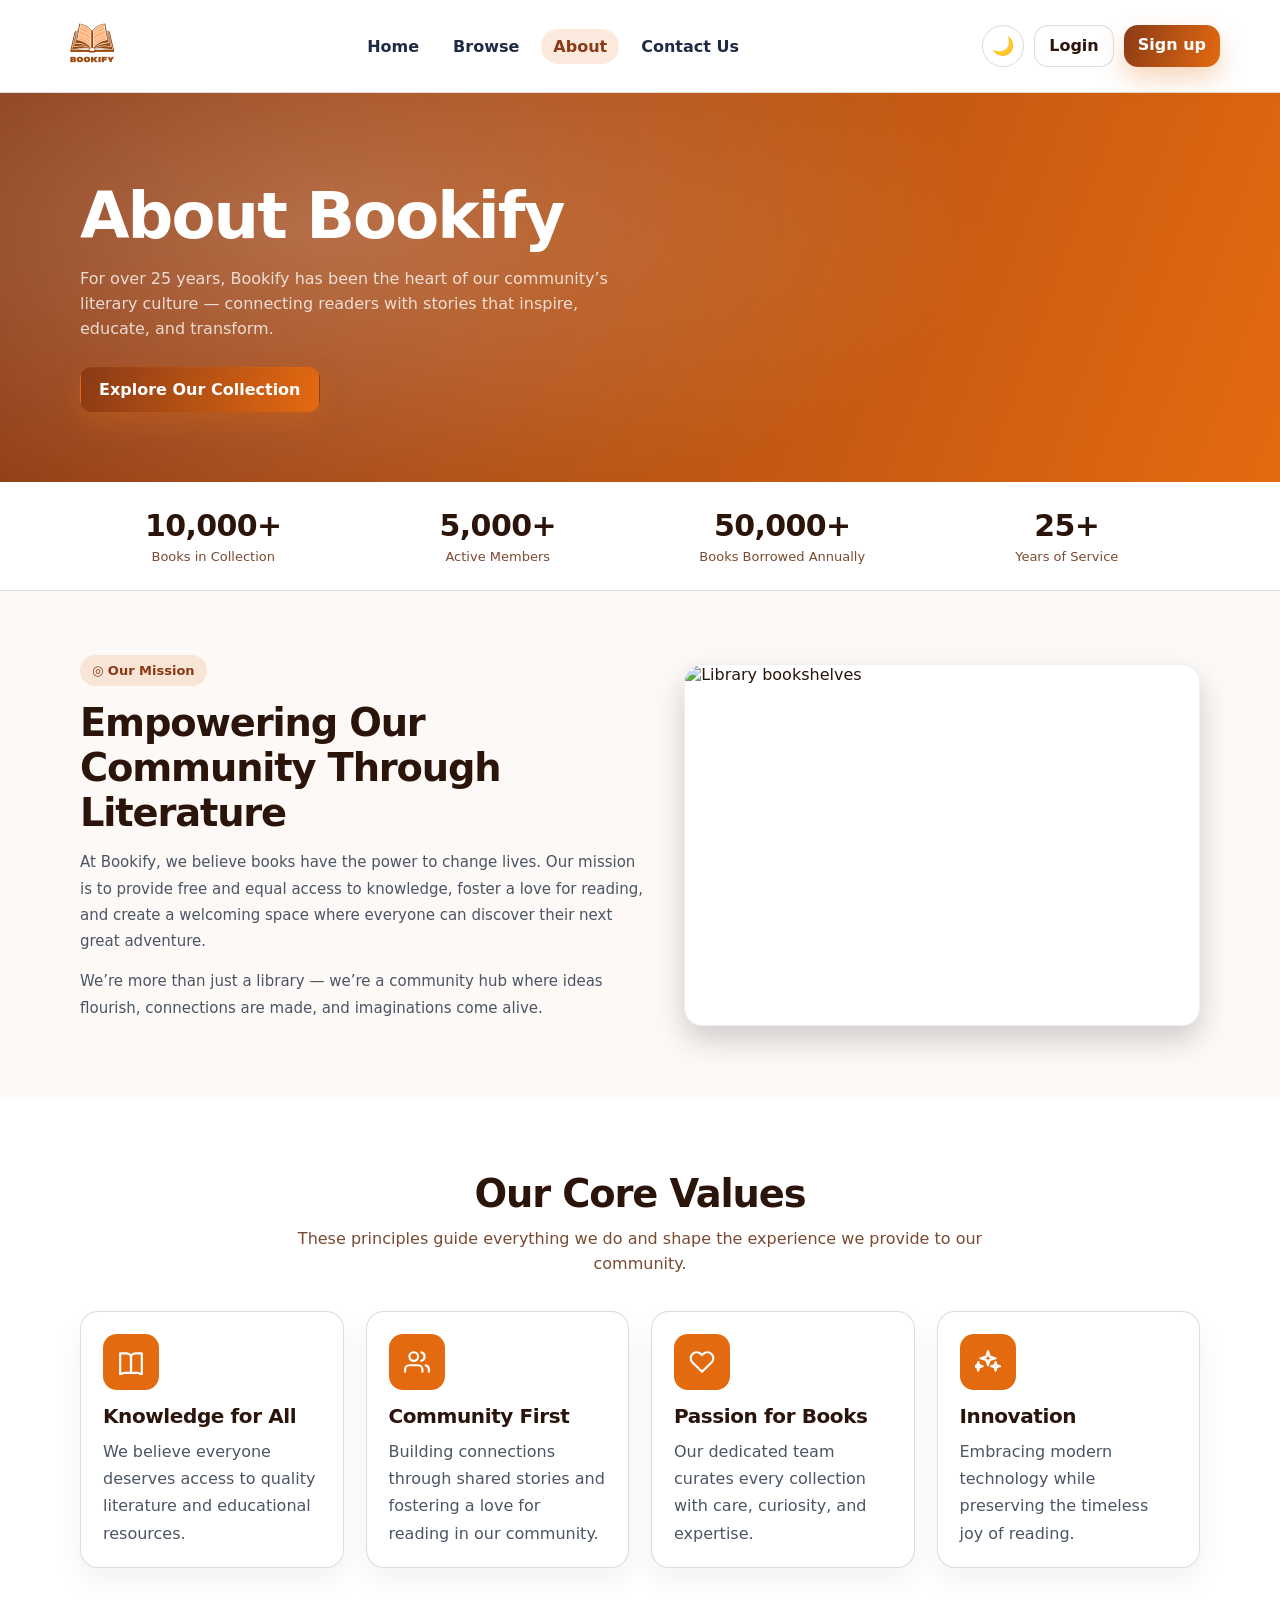
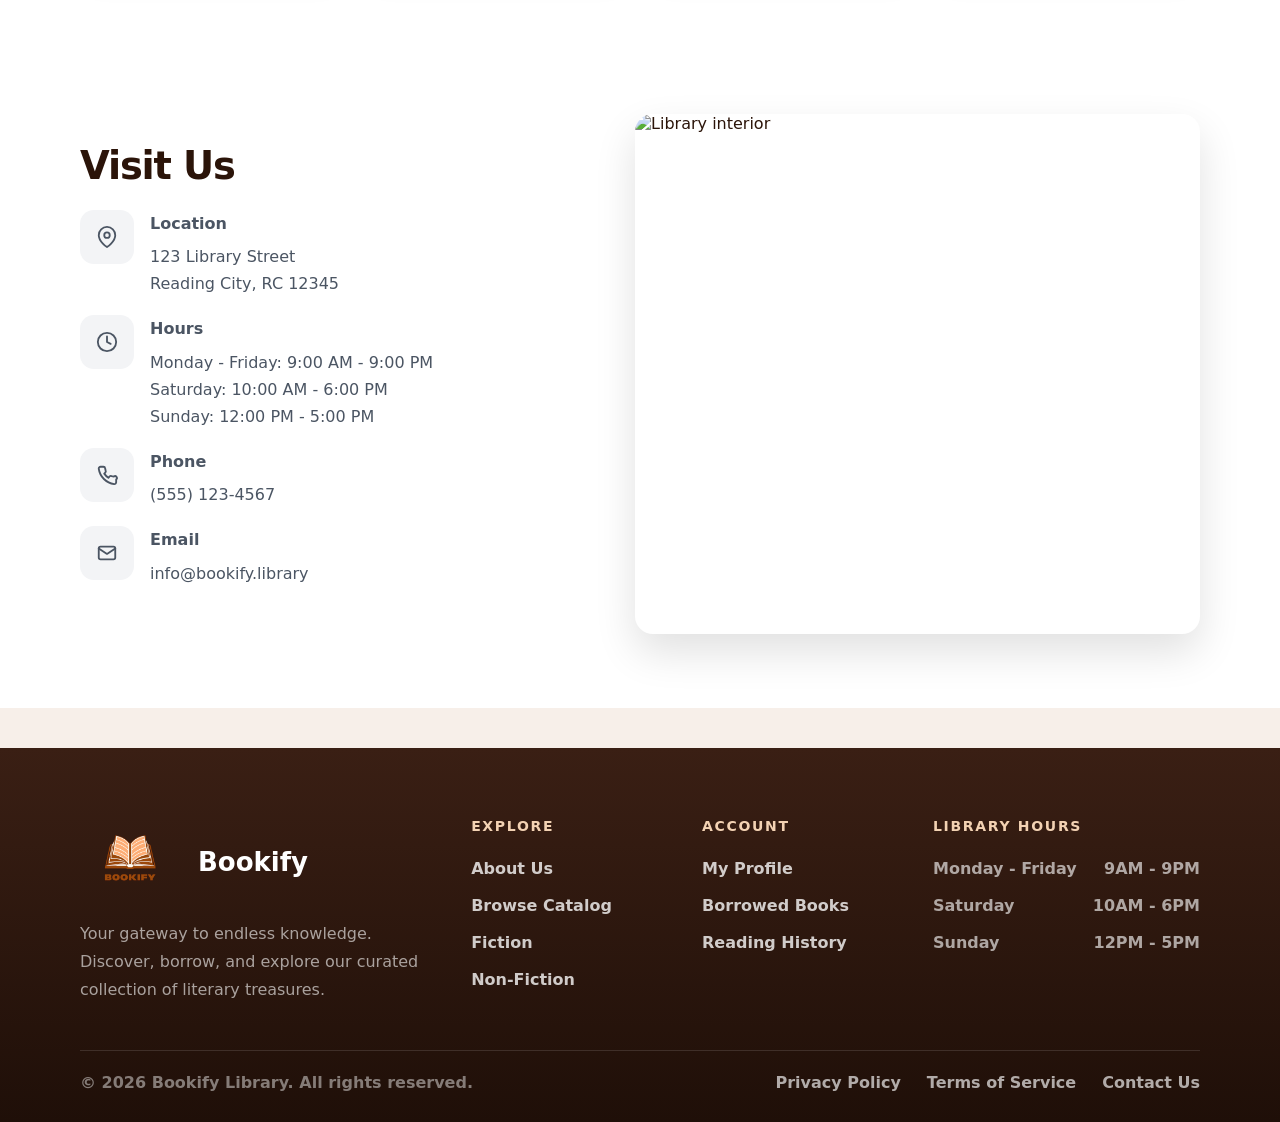
==== about.html @ d3a23157 "fixed headers links all pages + aria labels linked get started button in home page fixed svgs in abo" ====
<!DOCTYPE html>
<html lang="en">
  <head>
    <meta charset="UTF-8" />
    <meta name="viewport" content="width=device-width, initial-scale=1.0" />
    <title>About | Bookify</title>
    <link rel="stylesheet" href="aboutstyle.css" />
    <link rel="preconnect" href="https://fonts.googleapis.com" />
    <link rel="preconnect" href="https://fonts.gstatic.com" crossorigin />
    <link
      href="https://fonts.googleapis.com/css2?family=Inter:wght@400;500;600;700;800&display=swap"
      rel="stylesheet"
    />
    <link rel="stylesheet" href="homeStyle.css">
  </head>

  <body>
<header class="bf-header">
        <div class="bf-header__inner container">
            <a class="bf-brand" href="./home.html">
                <img class="bf-logo" src="images/NewLogo2.png" alt="Bookify logo" onerror="this.style.display='none'">

            </a>

            <nav aria-label="Primary" class="bf-nav">
                <a class="bf-nav__link" href="home.html">Home</a>
                <a class="bf-nav__link" href="catalog.html">Browse</a>
                <a class="bf-nav__link" href="about.html" aria-current="page">About</a>
                <a class="bf-nav__link" href="contact.html">Contact Us</a>
            </nav>

            <div class="bf-auth">
                <button id="themeToggle" class="bf-themeToggle" aria-label="Toggle dark mode">
                    🌙
                </button>
                <a href="profile.html" class="bf-btn bf-btn--ghost">Login</a>
                <a href="profile.html" class="bf-btn bf-btn--primary">Sign up</a>
            </div>

        </div>
    </header>

    <main>
      <section id="hero">
        <div class="wrap">
          <h1>About Bookify</h1>
          <p>
            For over 25 years, Bookify has been the heart of our community’s
            literary culture — connecting readers with stories that inspire,
            educate, and transform.
          </p>
          <a class="btn" href="catalog.html">Explore Our Collection</a>
        </div>
      </section>

      <section id="stats">
        <div class="wrap">
          <div id="stats-grid">
            <div>
              <div class="num">10,000+</div>
              <div class="lbl">Books in Collection</div>
            </div>
            <div>
              <div class="num">5,000+</div>
              <div class="lbl">Active Members</div>
            </div>
            <div>
              <div class="num">50,000+</div>
              <div class="lbl">Books Borrowed Annually</div>
            </div>
            <div>
              <div class="num">25+</div>
              <div class="lbl">Years of Service</div>
            </div>
          </div>
        </div>
      </section>

      <section id="mission">
        <div class="wrap" id="mission-grid">
          <div>
            <span data-pill>◎ Our Mission</span>
            <h2>Empowering Our Community Through Literature</h2>
            <p>
              At Bookify, we believe books have the power to change lives. Our
              mission is to provide free and equal access to knowledge, foster a
              love for reading, and create a welcoming space where everyone can
              discover their next great adventure.
            </p>
            <p>
              We’re more than just a library — we’re a community hub where ideas
              flourish, connections are made, and imaginations come alive.
            </p>
          </div>

          <div id="mission-img">
            <img
              src="https://images.unsplash.com/photo-1524995997946-a1c2e315a42f?auto=format&fit=crop&w=1200&q=80"
              alt="Library bookshelves"
              loading="lazy"
            />
          </div>
        </div>
      </section>

      <section id="values">
        <div class="wrap">
          <h2>Our Core Values</h2>
          <p id="sub">
            These principles guide everything we do and shape the experience we provide to our
            community.
          </p>

          <div id="values-grid">
            <article>
              <div data-icon>
                <svg width="26" height="26" viewBox="0 0 24 24" fill="none" stroke="currentColor" stroke-width="2" stroke-linecap="round" stroke-linejoin="round" aria-hidden="true">
                  <path d="M2 4h6a4 4 0 0 1 4 4v14H6a4 4 0 0 0-4 4V4z"/>
                  <path d="M22 4h-6a4 4 0 0 0-4 4v14h6a4 4 0 0 1 4 4V4z"/>
                </svg>
              </div>
              <h3>Knowledge for All</h3>
              <p>We believe everyone deserves access to quality literature and educational resources.</p>
            </article>

            <article>
              <div data-icon>
                <svg width="26" height="26" viewBox="0 0 24 24" fill="none" stroke="currentColor" stroke-width="2" stroke-linecap="round" stroke-linejoin="round" aria-hidden="true">
                  <path d="M17 21v-2a4 4 0 0 0-4-4H5a4 4 0 0 0-4 4v2"/>
                  <circle cx="9" cy="7" r="4"/>
                  <path d="M23 21v-2a4 4 0 0 0-3-3.87"/>
                  <path d="M16 3.13a4 4 0 0 1 0 7.75"/>
                </svg>
              </div>
              <h3>Community First</h3>
              <p>Building connections through shared stories and fostering a love for reading in our community.</p>
            </article>

            <article>
              <div data-icon>
                <svg width="26" height="26" viewBox="0 0 24 24" fill="none" stroke="currentColor" stroke-width="2" stroke-linecap="round" stroke-linejoin="round" aria-hidden="true">
                  <path d="M20.8 4.6a5.5 5.5 0 0 0-7.8 0L12 5.6l-1-1a5.5 5.5 0 0 0-7.8 7.8l1 1L12 21l7.8-7.6 1-1a5.5 5.5 0 0 0 0-7.8z"/>
                </svg>
              </div>
              <h3>Passion for Books</h3>
              <p>Our dedicated team curates every collection with care, curiosity, and expertise.</p>
            </article>

            <article>
              <div data-icon>
                <svg width="26" height="26" viewBox="0 0 24 24" fill="none" stroke="currentColor" stroke-width="2" stroke-linecap="round" stroke-linejoin="round" aria-hidden="true">
                  <path d="M12 2l1.5 5L19 8.5l-5.5 1.5L12 15l-1.5-5L5 8.5 10.5 7 12 2z"/>
                  <path d="M19 12l.9 3.1L23 16l-3.1.9L19 20l-.9-3.1L15 16l3.1-.9L19 12z"/>
                  <path d="M3 12l.9 3.1L7 16l-3.1.9L3 20l-.9-3.1L-1 16l3.1-.9L3 12z"/>
                </svg>
              </div>
              <h3>Innovation</h3>
              <p>Embracing modern technology while preserving the timeless joy of reading.</p>
            </article>
          </div>
        </div>
      </section>

      <section id="visit">
        <div class="wrap" id="visit-grid">
          <div>
            <h2>Visit Us</h2>

            <div class="item">
              <div data-box>
                <svg width="22" height="22" viewBox="0 0 24 24" fill="none" stroke="currentColor" stroke-width="2" stroke-linecap="round" stroke-linejoin="round" aria-hidden="true">
                  <path d="M21 10c0 7-9 13-9 13S3 17 3 10a9 9 0 0 1 18 0z"/>
                  <circle cx="12" cy="10" r="3"/>
                </svg>
              </div>
              <div>
                <b>Location</b>
                <div>123 Library Street<br />Reading City, RC 12345</div>
              </div>
            </div>

            <div class="item">
              <div data-box>
                <svg width="22" height="22" viewBox="0 0 24 24" fill="none" stroke="currentColor" stroke-width="2" stroke-linecap="round" stroke-linejoin="round" aria-hidden="true">
                  <circle cx="12" cy="12" r="10"/>
                  <path d="M12 6v6l4 2"/>
                </svg>
              </div>
              <div>
                <b>Hours</b>
                <div>
                  Monday - Friday: 9:00 AM - 9:00 PM<br />
                  Saturday: 10:00 AM - 6:00 PM<br />
                  Sunday: 12:00 PM - 5:00 PM
                </div>
              </div>
            </div>

            <div class="item">
              <div data-box>
                <svg width="22" height="22" viewBox="0 0 24 24" fill="none" stroke="currentColor" stroke-width="2" stroke-linecap="round" stroke-linejoin="round" aria-hidden="true">
                  <path d="M22 16.92v3a2 2 0 0 1-2.18 2A19.8 19.8 0 0 1 3 5.18 2 2 0 0 1 5 3h3a2 2 0 0 1 2 1.72c.12.86.3 1.7.54 2.5a2 2 0 0 1-.45 2.11L9 10.5a16 16 0 0 0 4.5 4.5l1.39-1.39a2 2 0 0 1 2.11-.45c.8.24 1.64.42 2.5.54A2 2 0 0 1 22 16.92z"/>
                </svg>
              </div>
              <div>
                <b>Phone</b>
                <div>(555) 123-4567</div>
              </div>
            </div>

            <div class="item">
              <div data-box>
                <svg width="22" height="22" viewBox="0 0 24 24" fill="none" stroke="currentColor" stroke-width="2" stroke-linecap="round" stroke-linejoin="round" aria-hidden="true">
                  <rect x="3" y="5" width="18" height="14" rx="2"/>
                  <path d="m3 7 9 6 9-6"/>
                </svg>
              </div>
              <div>
                <b>Email</b>
                <div>info@bookify.library</div>
              </div>
            </div>
          </div>

          <div id="visit-img">
            <img
              src="https://images.unsplash.com/photo-1521587760476-6c12a4b040da?auto=format&fit=crop&w=1400&q=80"
              alt="Library interior"
              loading="lazy"
            />
          </div>
        </div>
      </section>
    </main>

    <footer>
      <div class="wrap" id="foot-grid">
        <div>
          <div id="foot-brand">
            <span id="foot-logo"><img src="images/NewLogo2.png" alt="Bookify logo" /></span>
            <span id="foot-name">Bookify</span>
          </div>
          <p id="tag">
            Your gateway to endless knowledge.<br />
            Discover, borrow, and explore our curated collection of literary treasures.
          </p>
        </div>

        <div>
          <h4>EXPLORE</h4>
          <a href="about.html">About Us</a>
          <a href="catalog.html">Browse Catalog</a>
          <a href="catalog.html">Fiction</a>
          <a href="catalog.html">Non-Fiction</a>
        </div>

        <div>
          <h4>ACCOUNT</h4>
          <a href="profile.html">My Profile</a>
          <a href="profile.html">Borrowed Books</a>
          <a href="profile.html">Reading History</a>
        </div>

        <div>
          <h4>LIBRARY HOURS</h4>
          <div class="hrs"><span>Monday - Friday</span><span>9AM - 9PM</span></div>
          <div class="hrs"><span>Saturday</span><span>10AM - 6PM</span></div>
          <div class="hrs"><span>Sunday</span><span>12PM - 5PM</span></div>
        </div>
      </div>

      <div class="wrap" id="bottom">
        <span>© <span id="year"></span> Bookify Library. All rights reserved.</span>
        <div id="links">
          <a href="#">Privacy Policy</a>
          <a href="#">Terms of Service</a>
          <a href="contact.html">Contact Us</a>
        </div>
      </div>
    </footer>

    <script>
      document.getElementById("year").textContent = new Date().getFullYear();
    </script>
    <script src="darkmode.js"></script>
  </body>
</html>
---- aboutstyle.css ----
:root {
  /* Home page palette */
  --blue1: #8a3a16;
  --blue2: #e46a10;

  --bg: #f7efe9;
  --text: #2b1409;
  --muted: #7a4a32;

  --border: rgba(43, 20, 9, 0.15);
  --shadow: 0 14px 30px rgba(0, 0, 0, 0.18);
  --r: 18px;

  /* Keep your About page hooks */
  --hero: var(--blue1);
  --hero2: var(--blue2);
  --accent: var(--blue2);
}

* { box-sizing: border-box; }
html, body { height: 100%; }
body {
  margin: 0;
  font-family: "Inter", system-ui, -apple-system, Segoe UI, Roboto, Arial, sans-serif;
  color: var(--text);
  background: var(--bg);
}
img { display: block; max-width: 100%; }
a { color: inherit; text-decoration: none; }

/* Class #1 */
.wrap {
  width: min(1120px, calc(100% - 48px));
  margin: 0 auto;
}

/* Header */
header {
  position: sticky;
  top: 0;
  z-index: 30;
  background: #fff;
  border-bottom: 1px solid var(--border);
  backdrop-filter: blur(10px);
}
#top {
  height: 68px;
  display: flex;
  align-items: center;
  justify-content: space-between;
}
#brand {
  display: inline-flex;
  align-items: center;
  gap: 10px;
  font-weight: 800;
}
#logo {
  width: 34px;
  height: 34px;
  border-radius: 10px;
  overflow: hidden;
  display: grid;
  place-items: center;
  background: #f3f4f6;
}
#logo img {
  width: 100%;
  height: auto;
  object-fit: contain;
}

nav { display: flex; gap: 18px; }
nav a {
  font-weight: 500;
  color: var(--text);
  padding: 10px 12px;
  border-radius: 999px;
}
nav a:hover { background: rgba(228, 106, 16, 0.10); color: var(--blue1); }
nav a[aria-current="page"] { background: rgba(228, 106, 16, 0.14); color: var(--blue1); }

#right { display: flex; align-items: center; gap: 10px; }
#search {
  width: 40px;
  height: 40px;
  border: 1px solid var(--border);
  background: #fff;
  border-radius: 999px;
  display: grid;
  place-items: center;
  cursor: pointer;
}
#search:hover { background: #f9fafb; }
#avatar {
  width: 34px;
  height: 34px;
  border-radius: 999px;
  background: linear-gradient(110deg, var(--blue1), var(--blue2));
  color: #fff;
  font-weight: 800;
  display: grid;
  place-items: center;
}
#user { font-weight: 600; color: #2b2b2b; }

/* Hero */
#hero {
  background: radial-gradient(1100px 500px at 25% 35%, rgba(255,255,255,0.22), transparent 60%),
              linear-gradient(110deg, var(--blue1), var(--blue2));
  color: #fff;
  padding: 86px 0 70px;
}
#hero h1 {
  margin: 0 0 14px;
  font-size: clamp(38px, 5vw, 64px);
  letter-spacing: -0.03em;
}
#hero p {
  margin: 0 0 26px;
  color: rgba(255, 255, 255, 0.78);
  line-height: 1.55;
  max-width: 560px;
}

/* Class #2 */
.btn {
  display: inline-flex;
  align-items: center;
  justify-content: center;
  padding: 12px 18px;
  border-radius: 12px;
  font-weight: 800;
  border: 1px solid transparent;
  background: linear-gradient(110deg, var(--blue1), var(--blue2));
  color: #fff;
  box-shadow: 0 12px 26px rgba(228, 106, 16, 0.28);
}
.btn:hover { filter: brightness(0.97); }
.btn[data-ghost] {
  background: #fff;
  color: #111;
  border-color: var(--border);
  box-shadow: none;
}

/* Stats */
#stats { background: #fff; border-bottom: 1px solid var(--border); }
#stats-grid {
  display: grid;
  grid-template-columns: repeat(4, 1fr);
  gap: 18px;
  padding: 26px 0;
  text-align: center;
}
.num { font-size: 30px; font-weight: 900; letter-spacing: -0.02em; }
.lbl { margin-top: 6px; color: var(--muted); font-weight: 500; font-size: 13px; }

/* Mission */
#mission { padding: 64px 0; background: rgba(255, 255, 255, 0.65); }
#mission-grid {
  display: grid;
  grid-template-columns: 1.05fr 0.95fr;
  gap: 34px;
  align-items: center;
}
[data-pill] {
  display: inline-flex;
  align-items: center;
  gap: 8px;
  padding: 8px 12px;
  border-radius: 999px;
  background: rgba(228, 106, 16, 0.14);
  color: var(--blue1);
  font-weight: 800;
  font-size: 13px;
}
#mission h2 {
  margin: 14px 0 14px;
  font-size: clamp(26px, 3vw, 40px);
  letter-spacing: -0.03em;
}
#mission p {
  margin: 0 0 14px;
  color: #4b5563;
  line-height: 1.75;
  font-size: 15px;
}
#mission-actions {
  margin-top: 18px;
  display: flex;
  gap: 12px;
  flex-wrap: wrap;
  align-items: center;
}
#link { padding: 12px 6px; border-radius: 10px; font-weight: 800; }
#link:hover { background: #f3f4f6; }
#mission-img {
  border-radius: var(--r);
  overflow: hidden;
  box-shadow: var(--shadow);
  border: 1px solid rgba(0, 0, 0, 0.06);
  background: #fff;
}
#mission-img img { width: 100%; height: 360px; object-fit: cover; }

/* Core Values */
#values { padding: 72px 0; background: #fff; }
#values h2 {
  margin: 0;
  text-align: center;
  font-size: clamp(26px, 3vw, 44px);
  letter-spacing: -0.03em;
}
#sub {
  text-align: center;
  max-width: 760px;
  margin: 10px auto 34px;
  color: var(--muted);
  line-height: 1.6;
}
#values-grid {
  display: grid;
  grid-template-columns: repeat(4, 1fr);
  gap: 22px;
}
#values-grid article {
  background: #fff;
  border: 1px solid var(--border);
  border-radius: 18px;
  padding: 22px 22px 20px;
  box-shadow: 0 14px 30px rgba(0, 0, 0, 0.05);
}
#values-grid h3 { margin: 0 0 10px; font-size: 20px; letter-spacing: -0.02em; }
#values-grid p { margin: 0; color: #4b5563; line-height: 1.7; }
[data-icon] {
  width: 56px;
  height: 56px;
  border-radius: 14px;
  display: grid;
  place-items: center;
  margin-bottom: 14px;
  background: var(--accent);
  color: #fff;
}

/* Visit */
#visit { padding: 74px 0; background: #fff; }
#visit-grid {
  display: grid;
  grid-template-columns: 0.95fr 1.05fr;
  gap: 44px;
  align-items: center;
}
#visit h2 { margin: 0 0 22px; font-size: clamp(28px, 3vw, 46px); letter-spacing: -0.03em; }
.item { display: grid; grid-template-columns: 54px 1fr; gap: 16px; margin: 18px 0; }
[data-box] {
  width: 54px;
  height: 54px;
  border-radius: 14px;
  background: #f3f4f6;
  display: grid;
  place-items: center;
  color: #111827;
}
.item b { display: block; margin-bottom: 6px; }
.item div { color: #4b5563; line-height: 1.7; }
#visit-img {
  border-radius: 18px;
  overflow: hidden;
  box-shadow: 0 18px 42px rgba(0, 0, 0, 0.12);
}
#visit-img img { width: 100%; height: 520px; object-fit: cover; }

/* Footer */
footer {
  background: linear-gradient(180deg, #3a1f14, #1f0f08);
  color: rgba(255, 255, 255, 0.86);
  margin-top: 40px;
}
#foot-grid {
  padding: 64px 0 46px;
  display: grid;
  grid-template-columns: 1.3fr 0.7fr 0.7fr 1fr;
  gap: 44px;
}
#foot-brand {
  display: flex;
  align-items: center;
  gap: 18px;
  margin-bottom: 8px;
}
#foot-logo {
  width: 100px;
  height: 100px;
  border-radius: 14px;
  display: grid;
  place-items: center;
  overflow: hidden;
  padding: 6px;
  flex-shrink: 0;
}
#foot-logo img {
  width: 85%;
  height: auto;
  object-fit: contain;
}
#foot-name {
  font-size: 26px;
  font-weight: 900;
  color: #fff;
  line-height: 1;
}
#tag { margin: 0; color: rgba(255, 255, 255, 0.60); line-height: 1.75; max-width: 360px; margin-top: 4px; }
footer h4 {
  margin: 6px 0 16px;
  font-size: 14px;
  letter-spacing: 0.12em;
  font-weight: 900;
  color: #f3d2b3;
}
footer a { display: block; padding: 9px 0; color: rgba(255, 255, 255, 0.78); font-weight: 650; }
footer a:hover { color: rgba(255, 255, 255, 0.9); }
.hrs { display: flex; justify-content: space-between; gap: 18px; padding: 9px 0; color: rgba(255,255,255,0.62); font-weight: 650; }
#bottom {
  border-top: 1px solid rgba(255, 255, 255, 0.12);
  padding: 22px 0 30px;
  display: flex;
  justify-content: space-between;
  gap: 18px;
  flex-wrap: wrap;
  color: rgba(255, 255, 255, 0.45);
  font-weight: 650;
}
#links { display: flex; gap: 26px; flex-wrap: wrap; }
#links a { color: rgba(255, 255, 255, 0.65); font-weight: 800; padding: 0; }

/* Responsive */
@media (max-width: 1100px) {
  #stats-grid { grid-template-columns: repeat(2, 1fr); }
  #values-grid { grid-template-columns: repeat(2, 1fr); }
  #foot-grid { grid-template-columns: 1.2fr 1fr 1fr; }
  #foot-grid > div:last-child { grid-column: 1 / -1; max-width: 520px; }
}

@media (max-width: 920px) {
  nav { display: none; }
  #mission-grid { grid-template-columns: 1fr; }
  #mission-img img { height: 320px; }
}

@media (max-width: 780px) {
  #values-grid { grid-template-columns: 1fr; }
  #visit-grid { grid-template-columns: 1fr; }
  #visit-img img { height: 360px; }
  #foot-grid { grid-template-columns: 1fr; }
  #tag { max-width: none; }
}

@media (max-width: 520px) {
  #user { display: none; }
  #stats-grid { grid-template-columns: 1fr; }
}
---- homeStyle.css ----
:root {
  --blue1: #8a3a16;
  --blue2: #e46a10;

  --bg: #f7efe9;
  --card: #ffffff;

  --text: #2b1409;
  --muted: #7a4a32;

  --border: rgba(43, 20, 9, 0.15);
  --shadow: 0 14px 30px rgba(0, 0, 0, 0.18);

  --radius: 18px;
}

* {
  box-sizing: border-box;
}

body {
  margin: 0;
  font-family: system-ui, -apple-system, Segoe UI, Roboto, Arial;
  background: var(--bg);
  color: var(--text);
}

a {
  text-decoration: none;
  color: inherit;
}

/* ===== HEADER ===== */
.bf-header {
  width: 100%;
  background: #fff;
  border-bottom: 1px solid var(--border);
}

.bf-header__inner {
  max-width: 1200px;
  margin: 0 auto;
  padding: 14px 20px;

  display: flex;
  align-items: center;
  justify-content: space-between;
  gap: 16px;
}

.bf-brand {
  display: flex;
  align-items: center;
  gap: 10px;
  font-weight: 800;
}

.bf-logo {
  width: 64px;
  /* היה 68px - זה גרם להאדר להתנפח */
  height: 64px;
}

.bf-brand__text {
  font-size: 18px;
}

.bf-nav {
  display: flex;
  gap: 10px;
  align-items: center;
}

.bf-nav__link {
  padding: 8px 12px;
  border-radius: 999px;
  font-weight: 700;
  color: #1f2a44;
}

.bf-nav__link:hover {
  background: rgba(228, 106, 16, 0.10);
  color: var(--blue1);
}

.bf-nav__link.active {
  background: rgba(228, 106, 16, 0.14);
  color: var(--blue1);
}

.bf-auth {
  display: flex;
  gap: 10px;
}

/* Buttons */
.bf-btn {
  border: 1px solid var(--border);
  background: #fff;
  padding: 10px 14px;
  border-radius: 14px;
  font-weight: 800;
  cursor: pointer;
}

.bf-btn--primary {
  border: none;
  background: linear-gradient(110deg, var(--blue1), var(--blue2));
  color: #fff;
  box-shadow: 0 12px 26px rgba(228, 106, 16, 0.28);
}

.bf-btn--ghost:hover {
  border-color: rgba(228, 106, 16, 0.35);
  background: rgba(228, 106, 16, 0.08);
}

.bf-btn--wide {
  width: 100%;
  padding: 8px 10px;
  font-size: 0.85rem;
}

/* ===== HERO (CENTERED) ===== */
.bf-heroWrap {
  width: 100%;
  padding: 56px 0 40px;
}

.bf-heroBox {
  max-width: 980px;
  margin: 0 auto;
  text-align: center;
}

.hero-text h1 {
  color: var(--text);
  font-size: clamp(2.2rem, 4.2vw, 3.4rem);
  margin: 0 0 14px;
  font-weight: 900;
  line-height: 1.08;
}

.hero-text .highlight {
  color: var(--blue2);
}

.hero-subtitle {
  color: #4b2a1a;
  font-size: 1.05rem;
  max-width: 720px;
  margin: 0 auto;
  line-height: 1.6;
}

/* ===== SEARCH (inside hero) ===== */
.bf-search__box {
  display: flex;
  align-items: center;
  background: #fff;
  border: 1px solid var(--border);
  border-radius: 999px;
  overflow: hidden;
  box-shadow: 0 18px 40px rgba(0, 0, 0, 0.18);

  max-width: 760px;
  margin: 18px auto 0;
}

.bf-search__box input {
  flex: 1;
  border: none;
  outline: none;
  padding: 16px 18px;
  font-size: 16px;
  color: var(--text);
}

.bf-search__btn {
  border: none;
  background: transparent;
  padding: 0 18px;
  font-size: 18px;
  cursor: pointer;
}

.bf-search__hint {
  margin: 10px 0 0;
  color: var(--muted);
  font-size: 13px;
  opacity: 0.85;
}

/* ===== SECTION TITLES ===== */
.bf-section {
  padding: 18px 0 10px;
}

.bf-section__header {
  display: flex;
  align-items: center;
  justify-content: center;
  margin: 6px 0 14px;
}

.bf-h2 {
  margin: 0;
  font-size: 26px;
  font-weight: 900;
}

.bf-h2--green {
  color: brown;
  font-size: 35px;
}

/* ===== FEATURE (category) ===== */
.bf-feature {
  display: grid;
  grid-template-columns: 44px 1fr 44px;
  gap: 12px;
  align-items: stretch;
  margin-bottom: 16px;
}

.bf-arrow {
  border: 1px solid var(--border);
  background: #fff;
  border-radius: 14px;
  font-size: 22px;
  cursor: pointer;
  box-shadow: var(--shadow);
}

.bf-feature__card {
  background: #fff;
  border: 1px solid var(--border);
  border-radius: var(--radius);
  padding: 16px;
  box-shadow: var(--shadow);
  text-align: center;
}

.bf-feature__title {
  margin: 0 0 6px;
  font-size: 20px;
  font-weight: 900;
  color: brown;
}

.bf-feature__desc {
  margin: 0;
  color: var(--muted);
  font-weight: 600;
}

/* ===== HERO IMAGE (carousel) ===== */
.bf-hero {
  position: relative;
  border-radius: var(--radius);
  overflow: hidden;
  box-shadow: 0 18px 40px rgba(0, 0, 0, 0.14);
  background: #000;
}

.bf-hero__frame img {
  width: 100%;
  height: 340px;
  object-fit: cover;
  display: block;
}

.bf-hero__arrow {
  position: absolute;
  top: 50%;
  transform: translateY(-50%);
  border: none;
  width: 46px;
  height: 46px;
  border-radius: 14px;
  background: rgba(0, 0, 0, 0.45);
  color: #fff;
  font-size: 26px;
  cursor: pointer;
  z-index: 2;
}

.bf-hero__arrow:hover {
  background: rgba(0, 0, 0, 0.65);
}

#heroPrev {
  left: 12px;
}

#heroNext {
  right: 12px;
}

/* ===== BEST SELLERS GRID ===== */
.bf-grid {
  display: grid;
  grid-template-columns: repeat(3, minmax(0, 1fr));
  gap: 16px;
}

/* Cards (smaller + symmetric) */
.bf-card {
  background: var(--card);
  border: 1px solid var(--border);
  border-radius: var(--radius);
  overflow: hidden;
  box-shadow: var(--shadow);
  display: flex;
  flex-direction: column;
  min-height: 420px;
  transition: transform 0.15s ease, box-shadow 0.15s ease;
}

.bf-card:hover {
  transform: translateY(-4px);
  box-shadow: 0 18px 40px rgba(15, 23, 42, 0.14);
}

.bf-card__imgWrap {
  height: 160px;
  background: #eee;
}

.bf-card__imgWrap img {
  width: 100%;
  height: 100%;
  object-fit: cover;
  display: block;
}

.bf-card__body {
  padding: 12px 14px;
  flex: 1;
  display: flex;
  flex-direction: column;
  gap: 8px;
}

.bf-card__title {
  margin: 0;
  font-size: 0.95rem;
  font-weight: 900;
  line-height: 1.25;
}

.bf-card__author {
  margin: 0;
  color: var(--muted);
  font-weight: 700;
  font-size: 0.8rem;
}

.bf-card__text {
  margin: 0;
  color: #1f2a44;
  line-height: 1.35;
  font-size: 0.85rem;

  display: -webkit-box;
  -webkit-box-orient: vertical;
  overflow: hidden;
}

.bf-card__footer {
  padding: 10px 12px;
  display: flex;
  gap: 8px;
  background: #fff;
  margin-top: auto;
}

/* Badges */
.bf-badge {
  display: inline-block;
  width: fit-content;
  padding: 5px 10px;
  border-radius: 999px;
  font-weight: 900;
  font-size: 12px;
  color: #fff;
}

.bf-badge--green {
  background: #198754;
}

.bf-badge--orange {
  background: #f59f00;
  color: #1b1b1b;
}

.bf-badge--blue {
  background: #0dcaf0;
  color: #033a44;
}

.bf-badge--purple {
  background: rebeccapurple;
  color: plum;
}

/* ===== CTA HERO ===== */
.cta-hero {
  position: relative;
  min-height: 420px;
  display: grid;
  place-items: center;
  text-align: center;
  padding: 80px 20px;

  background-image: url("/images/paintedlaibrary.jfif");
  background-size: cover;
  background-position: center;
  background-repeat: no-repeat;
  overflow: hidden;
}

.cta-hero__overlay {
  position: absolute;
  inset: 0;
  background:
    radial-gradient(1200px 500px at 50% 40%, rgba(0, 0, 0, 0.0), rgba(0, 0, 0, 0.35)),
    linear-gradient(0deg, rgba(88, 40, 16, 0.86), rgba(88, 40, 16, 0.70));
  z-index: 1;
}

.cta-hero__content {
  position: relative;
  z-index: 2;
  max-width: 980px;
}

.cta-hero__title {
  margin: 0 0 18px;
  color: #ffffff;
  font-weight: 800;
  letter-spacing: -0.5px;
  line-height: 1.05;
  font-size: clamp(40px, 5vw, 72px);
  text-shadow: 0 8px 28px rgba(0, 0, 0, 0.35);
}

.cta-hero__subtitle {
  margin: 0 auto 34px;
  max-width: 820px;
  color: #f1c87a;
  font-size: clamp(16px, 1.6vw, 22px);
  line-height: 1.6;
  text-shadow: 0 6px 22px rgba(0, 0, 0, 0.35);
}

.cta-hero__btn {
  display: inline-flex;
  align-items: center;
  justify-content: center;
  padding: 16px 44px;
  border-radius: 999px;
  background: #cf5e0f;
  color: white;
  text-decoration: none;
  font-weight: 800;
  font-size: 18px;

  box-shadow: 0 16px 35px rgba(0, 0, 0, 0.28),
    inset 0 1px 0 rgba(255, 255, 255, 0.35);

  transition: transform 0.15s ease, filter 0.15s ease;
}

.cta-hero__btn:hover {
  transform: translateY(-2px);
  filter: brightness(1.03);
}

.cta-hero__btn:active {
  transform: translateY(0px);
}

/* ===== FOOTER (warm brown) ===== */
.site-footer {
  background: linear-gradient(180deg, #3a1f14, #1f0f08);
  color: rgba(255, 255, 255, 0.82);
  padding-top: 34px;
  margin-top: 34px;
}

.site-footer__top {
  display: grid;
  grid-template-columns: 1.4fr 1fr 1fr 1.2fr;
  gap: 38px;
  padding-bottom: 26px;
}

.site-footer__logoRow {
  display: flex;
  align-items: center;
  gap: 12px;
  margin-bottom: 14px;
}

.site-footer__logo {
  width: 44px;
  height: 44px;
  border-radius: 12px;
  object-fit: contain;
  background: rgba(255, 255, 255, 0.06);
  padding: 6px;
}

.site-footer__name {
  font-weight: 900;
  font-size: 22px;
  color: #fff;
}

.site-footer__desc {
  margin: 0;
  line-height: 1.7;
  max-width: 320px;
}

.site-footer__col h4 {
  color: #f3d2b3;
  font-weight: 900;
  letter-spacing: 0.08em;
  font-size: 13px;
  margin: 6px 0 14px;
}

.site-footer__col a {
  display: block;
  color: rgba(255, 255, 255, 0.78);
  text-decoration: none;
  margin: 10px 0;
  font-weight: 600;
}

.site-footer__col a:hover {
  color: #fff;
}

.hours>div {
  display: flex;
  justify-content: space-between;
  gap: 18px;
  margin: 10px 0;
  font-weight: 600;
}

.site-footer__bottom {
  border-top: 1px solid rgba(255, 255, 255, 0.12);
  padding: 16px 0;
  display: flex;
  justify-content: space-between;
  align-items: center;
  gap: 16px;
  color: rgba(255, 255, 255, 0.65);
  font-weight: 600;
}

.site-footer__links {
  display: flex;
  gap: 22px;
  flex-wrap: wrap;
  justify-content: flex-end;
}

.site-footer__links a {
  color: rgba(255, 255, 255, 0.65);
  text-decoration: none;
  font-weight: 700;
}

.site-footer__links a:hover {
  color: #fff;
}

/* ===== RESPONSIVE ===== */
@media (max-width: 992px) {
  .bf-grid {
    grid-template-columns: repeat(2, 1fr);
  }

  .site-footer__top {
    grid-template-columns: 1fr 1fr;
  }

  .site-footer__bottom {
    flex-direction: column;
    align-items: flex-start;
  }

  .bf-header__inner {
    padding-left: 12px;
    padding-right: 12px;
  }
}

@media (max-width: 576px) {
  .bf-grid {
    grid-template-columns: 1fr;
  }

  .bf-nav {
    display: none;
  }

  .bf-hero__frame img {
    height: 260px;
  }

  .site-footer__top {
    grid-template-columns: 1fr;
  }
}

.bf-themeToggle {
  width: 42px;
  height: 42px;
  border-radius: 50%;
  border: 1px solid var(--border);
  background: #fff;
  font-size: 18px;
  cursor: pointer;
  display: grid;
  place-items: center;
  transition: background 0.2s ease, transform 0.2s ease;
}

.bf-themeToggle:hover {
  background: rgba(0, 0, 0, 0.05);
  transform: scale(1.05);
}

/* ===== DARK MODE ===== */
body.dark {
    --bg: #1b120d;
    --card: #241712;

    --text: #f3e9e3;
    --muted: #c7a89a;

    --border: rgba(255,255,255,0.12);
    --shadow: 0 18px 40px rgba(0,0,0,0.6);
}

/* Header dark */
body.dark .bf-header {
    background: #1f140f;
}

/* Cards dark */
body.dark .bf-card,
body.dark .bf-feature__card,
body.dark .bf-search__box {
    background: var(--card);
    color: var(--text);
}

/* Inputs */
body.dark input {
    background: transparent;
    color: var(--text);
}

/* Footer dark */
body.dark .site-footer {
    background: #120b08;
}
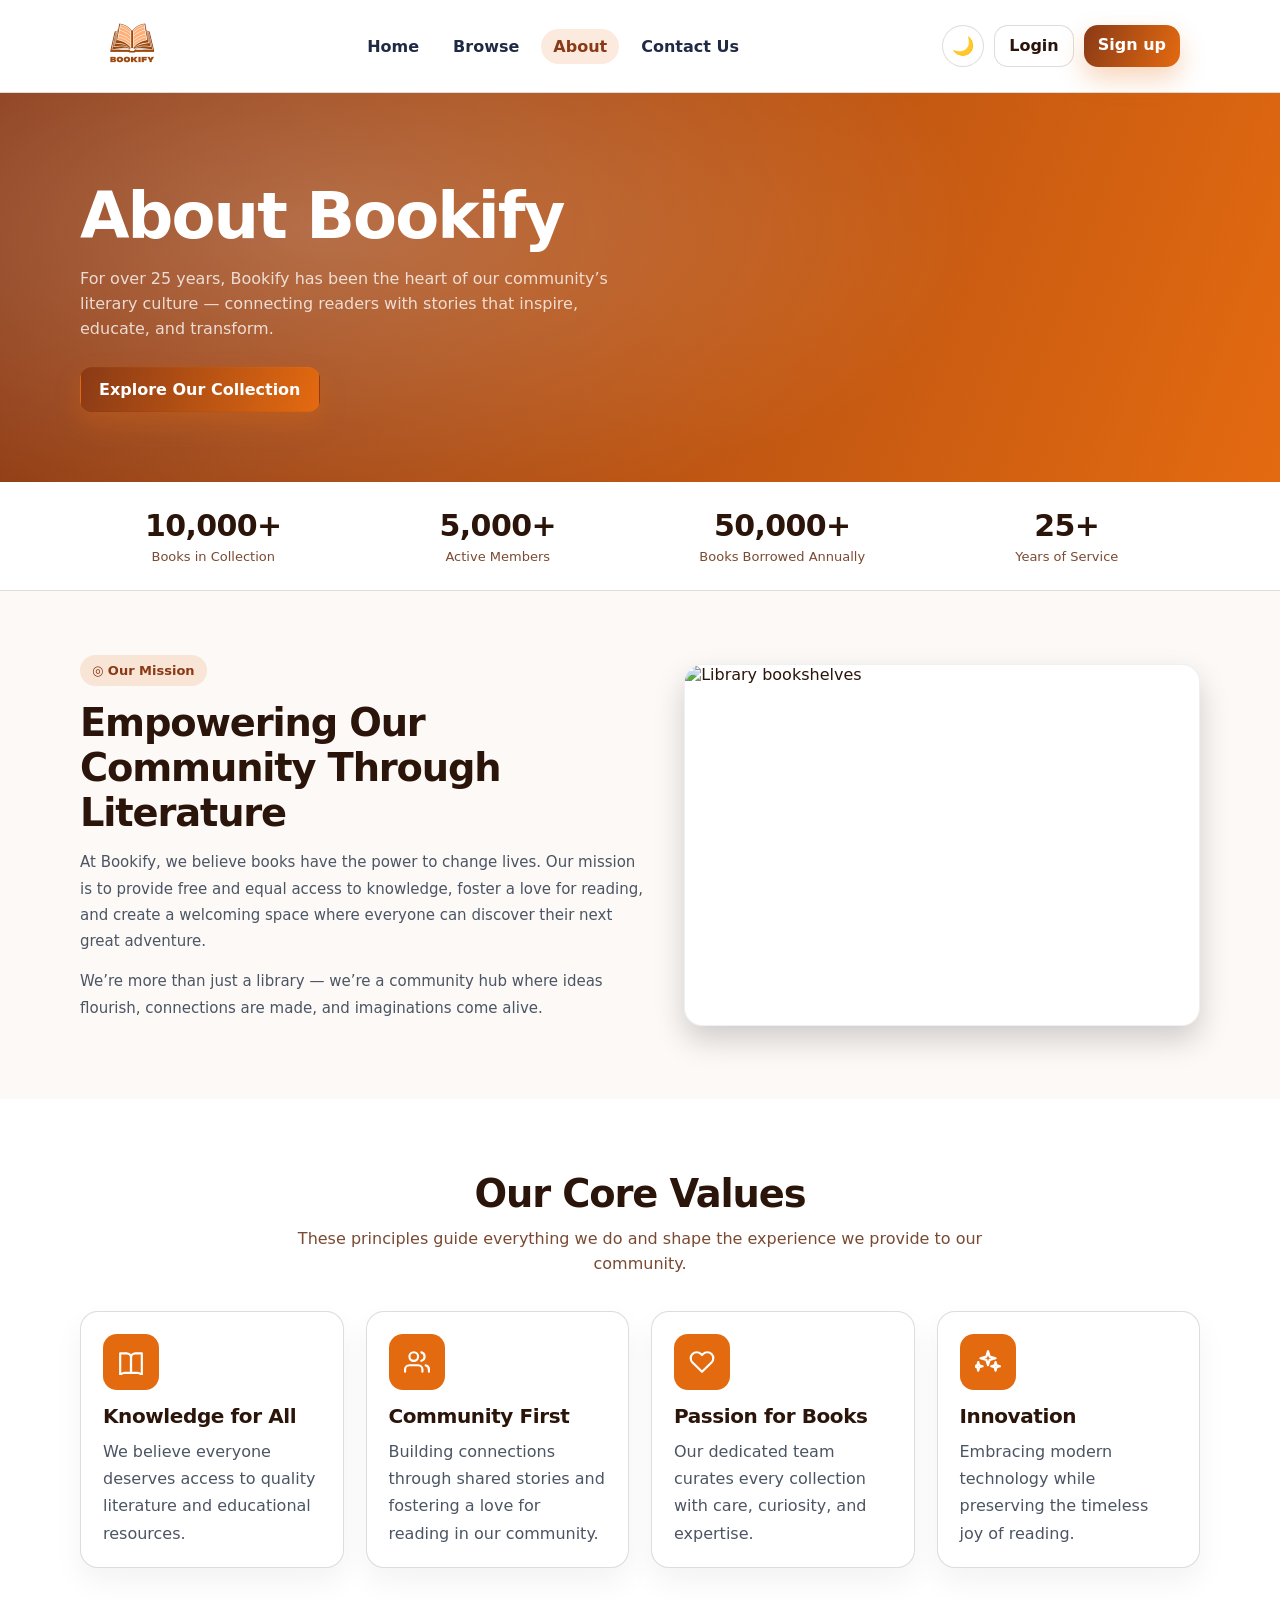
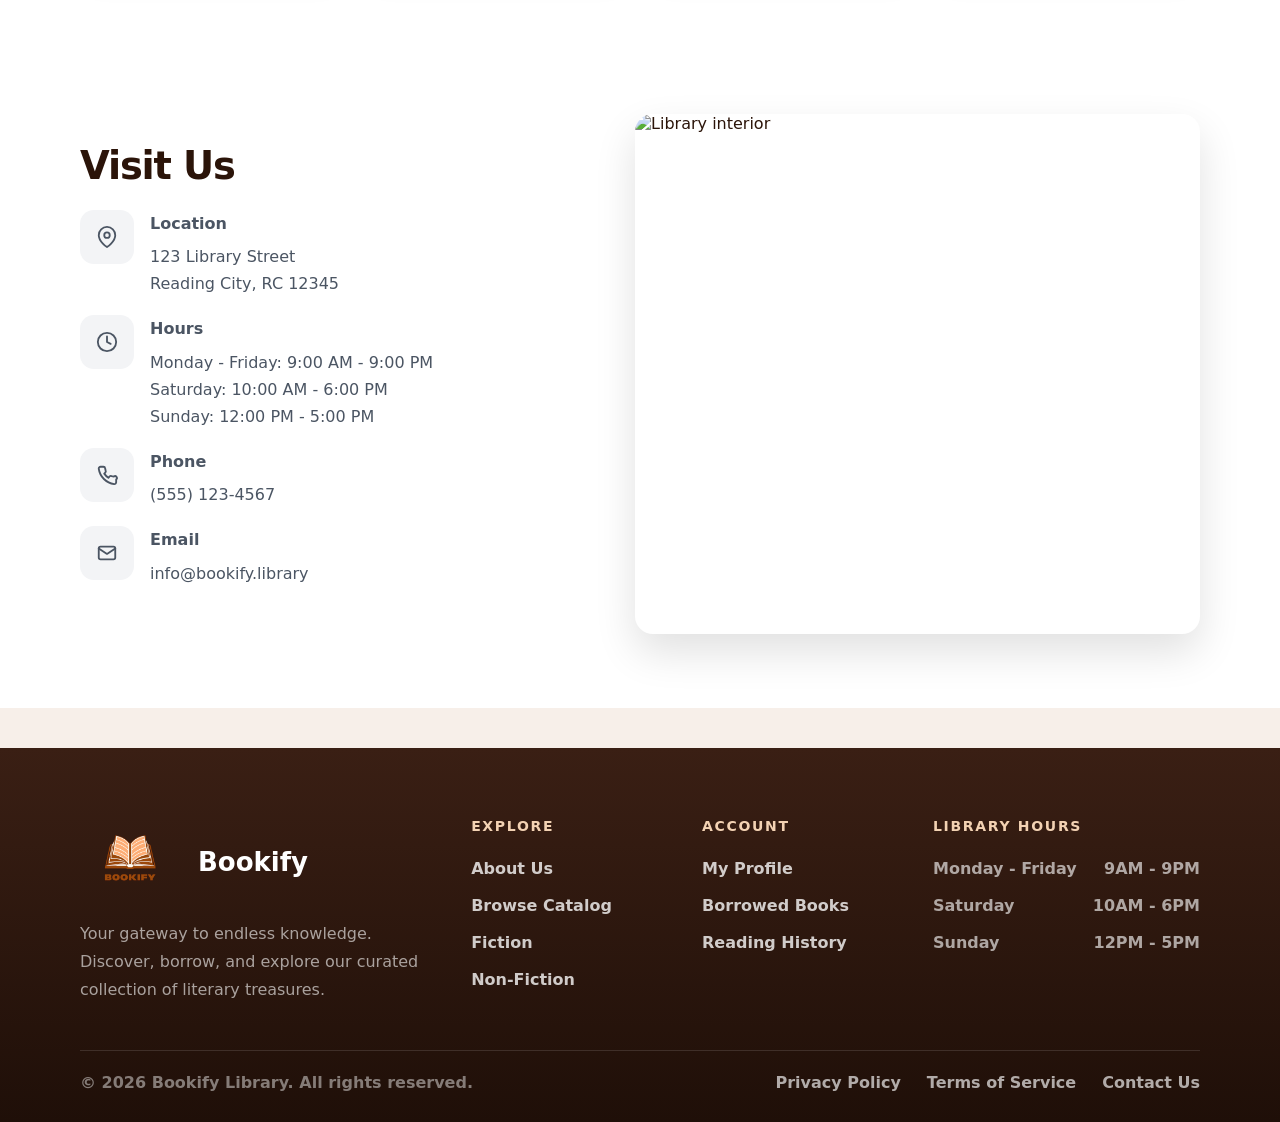
==== commit 286e4a9f: "feature: unifying and fixing css mess around headers and footers" ====
--- a/about.html
+++ b/about.html
@@ -4,14 +4,15 @@
     <meta charset="UTF-8" />
     <meta name="viewport" content="width=device-width, initial-scale=1.0" />
     <title>About | Bookify</title>
-    <link rel="stylesheet" href="aboutstyle.css" />
+    
     <link rel="preconnect" href="https://fonts.googleapis.com" />
     <link rel="preconnect" href="https://fonts.gstatic.com" crossorigin />
     <link
       href="https://fonts.googleapis.com/css2?family=Inter:wght@400;500;600;700;800&display=swap"
       rel="stylesheet"
     />
-    <link rel="stylesheet" href="homeStyle.css">
+    <link rel="stylesheet" href="aboutstyle.css"/>
+    <link rel="stylesheet" href="headerfooter.css">
   </head>
 
   <body>
--- a/aboutstyle.css
+++ b/aboutstyle.css
@@ -33,76 +33,6 @@
   width: min(1120px, calc(100% - 48px));
   margin: 0 auto;
 }
-
-/* Header */
-header {
-  position: sticky;
-  top: 0;
-  z-index: 30;
-  background: #fff;
-  border-bottom: 1px solid var(--border);
-  backdrop-filter: blur(10px);
-}
-#top {
-  height: 68px;
-  display: flex;
-  align-items: center;
-  justify-content: space-between;
-}
-#brand {
-  display: inline-flex;
-  align-items: center;
-  gap: 10px;
-  font-weight: 800;
-}
-#logo {
-  width: 34px;
-  height: 34px;
-  border-radius: 10px;
-  overflow: hidden;
-  display: grid;
-  place-items: center;
-  background: #f3f4f6;
-}
-#logo img {
-  width: 100%;
-  height: auto;
-  object-fit: contain;
-}
-
-nav { display: flex; gap: 18px; }
-nav a {
-  font-weight: 500;
-  color: var(--text);
-  padding: 10px 12px;
-  border-radius: 999px;
-}
-nav a:hover { background: rgba(228, 106, 16, 0.10); color: var(--blue1); }
-nav a[aria-current="page"] { background: rgba(228, 106, 16, 0.14); color: var(--blue1); }
-
-#right { display: flex; align-items: center; gap: 10px; }
-#search {
-  width: 40px;
-  height: 40px;
-  border: 1px solid var(--border);
-  background: #fff;
-  border-radius: 999px;
-  display: grid;
-  place-items: center;
-  cursor: pointer;
-}
-#search:hover { background: #f9fafb; }
-#avatar {
-  width: 34px;
-  height: 34px;
-  border-radius: 999px;
-  background: linear-gradient(110deg, var(--blue1), var(--blue2));
-  color: #fff;
-  font-weight: 800;
-  display: grid;
-  place-items: center;
-}
-#user { font-weight: 600; color: #2b2b2b; }
 
 /* Hero */
 #hero {
@@ -272,79 +202,13 @@
 }
 #visit-img img { width: 100%; height: 520px; object-fit: cover; }
 
-/* Footer */
-footer {
-  background: linear-gradient(180deg, #3a1f14, #1f0f08);
-  color: rgba(255, 255, 255, 0.86);
-  margin-top: 40px;
-}
-#foot-grid {
-  padding: 64px 0 46px;
-  display: grid;
-  grid-template-columns: 1.3fr 0.7fr 0.7fr 1fr;
-  gap: 44px;
-}
-#foot-brand {
-  display: flex;
-  align-items: center;
-  gap: 18px;
-  margin-bottom: 8px;
-}
-#foot-logo {
-  width: 100px;
-  height: 100px;
-  border-radius: 14px;
-  display: grid;
-  place-items: center;
-  overflow: hidden;
-  padding: 6px;
-  flex-shrink: 0;
-}
-#foot-logo img {
-  width: 85%;
-  height: auto;
-  object-fit: contain;
-}
-#foot-name {
-  font-size: 26px;
-  font-weight: 900;
-  color: #fff;
-  line-height: 1;
-}
-#tag { margin: 0; color: rgba(255, 255, 255, 0.60); line-height: 1.75; max-width: 360px; margin-top: 4px; }
-footer h4 {
-  margin: 6px 0 16px;
-  font-size: 14px;
-  letter-spacing: 0.12em;
-  font-weight: 900;
-  color: #f3d2b3;
-}
-footer a { display: block; padding: 9px 0; color: rgba(255, 255, 255, 0.78); font-weight: 650; }
-footer a:hover { color: rgba(255, 255, 255, 0.9); }
-.hrs { display: flex; justify-content: space-between; gap: 18px; padding: 9px 0; color: rgba(255,255,255,0.62); font-weight: 650; }
-#bottom {
-  border-top: 1px solid rgba(255, 255, 255, 0.12);
-  padding: 22px 0 30px;
-  display: flex;
-  justify-content: space-between;
-  gap: 18px;
-  flex-wrap: wrap;
-  color: rgba(255, 255, 255, 0.45);
-  font-weight: 650;
-}
-#links { display: flex; gap: 26px; flex-wrap: wrap; }
-#links a { color: rgba(255, 255, 255, 0.65); font-weight: 800; padding: 0; }
-
-/* Responsive */
+/* Responsive (About page only) */
 @media (max-width: 1100px) {
   #stats-grid { grid-template-columns: repeat(2, 1fr); }
   #values-grid { grid-template-columns: repeat(2, 1fr); }
-  #foot-grid { grid-template-columns: 1.2fr 1fr 1fr; }
-  #foot-grid > div:last-child { grid-column: 1 / -1; max-width: 520px; }
 }
 
 @media (max-width: 920px) {
-  nav { display: none; }
   #mission-grid { grid-template-columns: 1fr; }
   #mission-img img { height: 320px; }
 }
@@ -353,11 +217,8 @@
   #values-grid { grid-template-columns: 1fr; }
   #visit-grid { grid-template-columns: 1fr; }
   #visit-img img { height: 360px; }
-  #foot-grid { grid-template-columns: 1fr; }
-  #tag { max-width: none; }
 }
 
 @media (max-width: 520px) {
-  #user { display: none; }
   #stats-grid { grid-template-columns: 1fr; }
 }
--- a/headerfooter.css
+++ b/headerfooter.css
@@ -0,0 +1,300 @@
+/* ===== GLOBAL BASE (shared) ===== */
+:root {
+  --blue1: #8a3a16;
+  --blue2: #e46a10;
+
+  --bg: #f7efe9;
+  --card: #ffffff;
+
+  --text: #2b1409;
+  --muted: #7a4a32;
+
+  --border: rgba(43, 20, 9, 0.15);
+  --shadow: 0 14px 30px rgba(0, 0, 0, 0.18);
+
+  --radius: 18px;
+}
+
+* { box-sizing: border-box; }
+
+body {
+  margin: 0;
+  font-family: system-ui, -apple-system, Segoe UI, Roboto, Arial;
+  background: var(--bg);
+  color: var(--text);
+}
+
+a { text-decoration: none; color: inherit; }
+img { max-width: 100%; height: auto; display: block; }
+
+/* shared width helpers used across pages */
+.wrap {
+  width: min(1120px, calc(100% - 40px));
+  margin: 0 auto;
+}
+
+.container {
+  width: min(1120px, calc(100% - 40px));
+  margin: 0 auto;
+}
+
+/* ===== HEADER BASE ===== */
+.bf-header {
+    width: 100%;
+    background: #fff;
+    border-bottom: 1px solid var(--border);
+  }
+  
+  .bf-header__inner {
+    max-width: 1200px;
+    margin: 0 auto;
+    padding: 14px 20px;
+  
+    display: flex;
+    align-items: center;
+    justify-content: space-between;
+    gap: 16px;
+  }
+  
+  /* ===== BRAND ===== */
+  .bf-brand {
+    display: flex;
+    align-items: center;
+    gap: 10px;
+    font-weight: 800;
+  }
+  
+  .bf-logo {
+    width: 64px;
+    height: 64px;
+  }
+  
+  /* ===== NAV ===== */
+  .bf-nav {
+    display: flex;
+    gap: 10px;
+    align-items: center;
+  }
+  
+  .bf-nav__link {
+    padding: 8px 12px;
+    border-radius: 999px;
+    font-weight: 700;
+    color: #1f2a44;
+  }
+  
+  .bf-nav__link:hover {
+    background: rgba(228, 106, 16, 0.10);
+    color: var(--blue1);
+  }
+  
+  /* Active state (class-based) */
+  .bf-nav__link.active {
+    background: rgba(228, 106, 16, 0.14);
+    color: var(--blue1);
+  }
+  
+  /* Active state (ARIA-based – preferred) */
+  .bf-nav__link[aria-current="page"] {
+    background: rgba(228, 106, 16, 0.14);
+    color: var(--blue1);
+  }
+  
+  /* ===== AUTH / ACTIONS ===== */
+  .bf-auth {
+    display: flex;
+    gap: 10px;
+  }
+  
+  /* ===== BUTTONS ===== */
+  .bf-btn {
+    border: 1px solid var(--border);
+    background: #fff;
+    padding: 10px 14px;
+    border-radius: 14px;
+    font-weight: 800;
+    cursor: pointer;
+  }
+  
+  .bf-btn--primary {
+    border: none;
+    background: linear-gradient(110deg, var(--blue1), var(--blue2));
+    color: #fff;
+    box-shadow: 0 12px 26px rgba(228, 106, 16, 0.28);
+  }
+  
+  .bf-btn--ghost:hover {
+    border-color: rgba(228, 106, 16, 0.35);
+    background: rgba(228, 106, 16, 0.08);
+  }
+  
+  /* ===== THEME TOGGLE ===== */
+  .bf-themeToggle {
+    width: 42px;
+    height: 42px;
+    border-radius: 50%;
+    border: 1px solid var(--border);
+    background: #fff;
+    font-size: 18px;
+    cursor: pointer;
+    display: grid;
+    place-items: center;
+    transition: background 0.2s ease, transform 0.2s ease;
+  }
+  
+  .bf-themeToggle:hover {
+    background: rgba(0, 0, 0, 0.05);
+    transform: scale(1.05);
+  }
+  
+  /* ===== RESPONSIVE ===== */
+  @media (max-width: 576px) {
+    .bf-nav {
+      display: none;
+    }
+  
+    .bf-header__inner {
+      padding-left: 12px;
+      padding-right: 12px;
+    }
+  }
+  
+  /* ===== DARK MODE ===== */
+  body.dark .bf-header {
+    background: #1f140f;
+  }
+  /* ===== FOOTER ===== */
+.site-footer, footer {
+    background: linear-gradient(180deg, #3a1f14, #1f0f08);
+    color: rgba(255, 255, 255, 0.86);
+    margin-top: 40px;
+  }
+  
+  /* Main footer grid */
+  #foot-grid {
+    padding: 64px 0 46px;
+    display: grid;
+    grid-template-columns: 1.3fr 0.7fr 0.7fr 1fr;
+    gap: 44px;
+  }
+  
+  /* Brand row */
+  #foot-brand {
+    display: flex;
+    align-items: center;
+    gap: 18px;
+    margin-bottom: 8px;
+  }
+  
+  /* Logo */
+  #foot-logo {
+    width: 100px;
+    height: 100px;
+    border-radius: 14px;
+    display: grid;
+    place-items: center;
+    overflow: hidden;
+    padding: 6px;
+    flex-shrink: 0;
+  }
+  
+  #foot-logo img {
+    width: 85%;
+    height: auto;
+    object-fit: contain;
+  }
+  
+  /* Brand name */
+  #foot-name {
+    font-size: 26px;
+    font-weight: 900;
+    color: #fff;
+    line-height: 1;
+  }
+  
+  /* Tagline */
+  #tag {
+    margin: 0;
+    margin-top: 4px;
+    color: rgba(255, 255, 255, 0.60);
+    line-height: 1.75;
+    max-width: 360px;
+  }
+  
+  /* Column titles */
+  footer h4 {
+    margin: 6px 0 16px;
+    font-size: 14px;
+    letter-spacing: 0.12em;
+    font-weight: 900;
+    color: #f3d2b3;
+  }
+  
+  /* Footer links */
+  footer a {
+    display: block;
+    padding: 9px 0;
+    color: rgba(255, 255, 255, 0.78);
+    font-weight: 650;
+  }
+  
+  footer a:hover {
+    color: rgba(255, 255, 255, 0.9);
+  }
+  
+  /* Hours rows */
+  .hrs {
+    display: flex;
+    justify-content: space-between;
+    gap: 18px;
+    padding: 9px 0;
+    color: rgba(255, 255, 255, 0.62);
+    font-weight: 650;
+  }
+  
+  /* Bottom bar */
+  #bottom {
+    border-top: 1px solid rgba(255, 255, 255, 0.12);
+    padding: 22px 0 30px;
+    display: flex;
+    justify-content: space-between;
+    gap: 18px;
+    flex-wrap: wrap;
+    color: rgba(255, 255, 255, 0.45);
+    font-weight: 650;
+  }
+  
+  /* Bottom links */
+  #links {
+    display: flex;
+    gap: 26px;
+    flex-wrap: wrap;
+  }
+  
+  #links a {
+    color: rgba(255, 255, 255, 0.65);
+    font-weight: 800;
+    padding: 0;
+  }
+  
+  /* ===== FOOTER RESPONSIVE ===== */
+  @media (max-width: 1100px) {
+    #foot-grid {
+      grid-template-columns: 1.2fr 1fr 1fr;
+    }
+  
+    #foot-grid > div:last-child {
+      grid-column: 1 / -1;
+      max-width: 520px;
+    }
+  }
+  
+  @media (max-width: 780px) {
+    #foot-grid {
+      grid-template-columns: 1fr;
+    }
+  
+    #tag {
+      max-width: none;
+    }
+  }
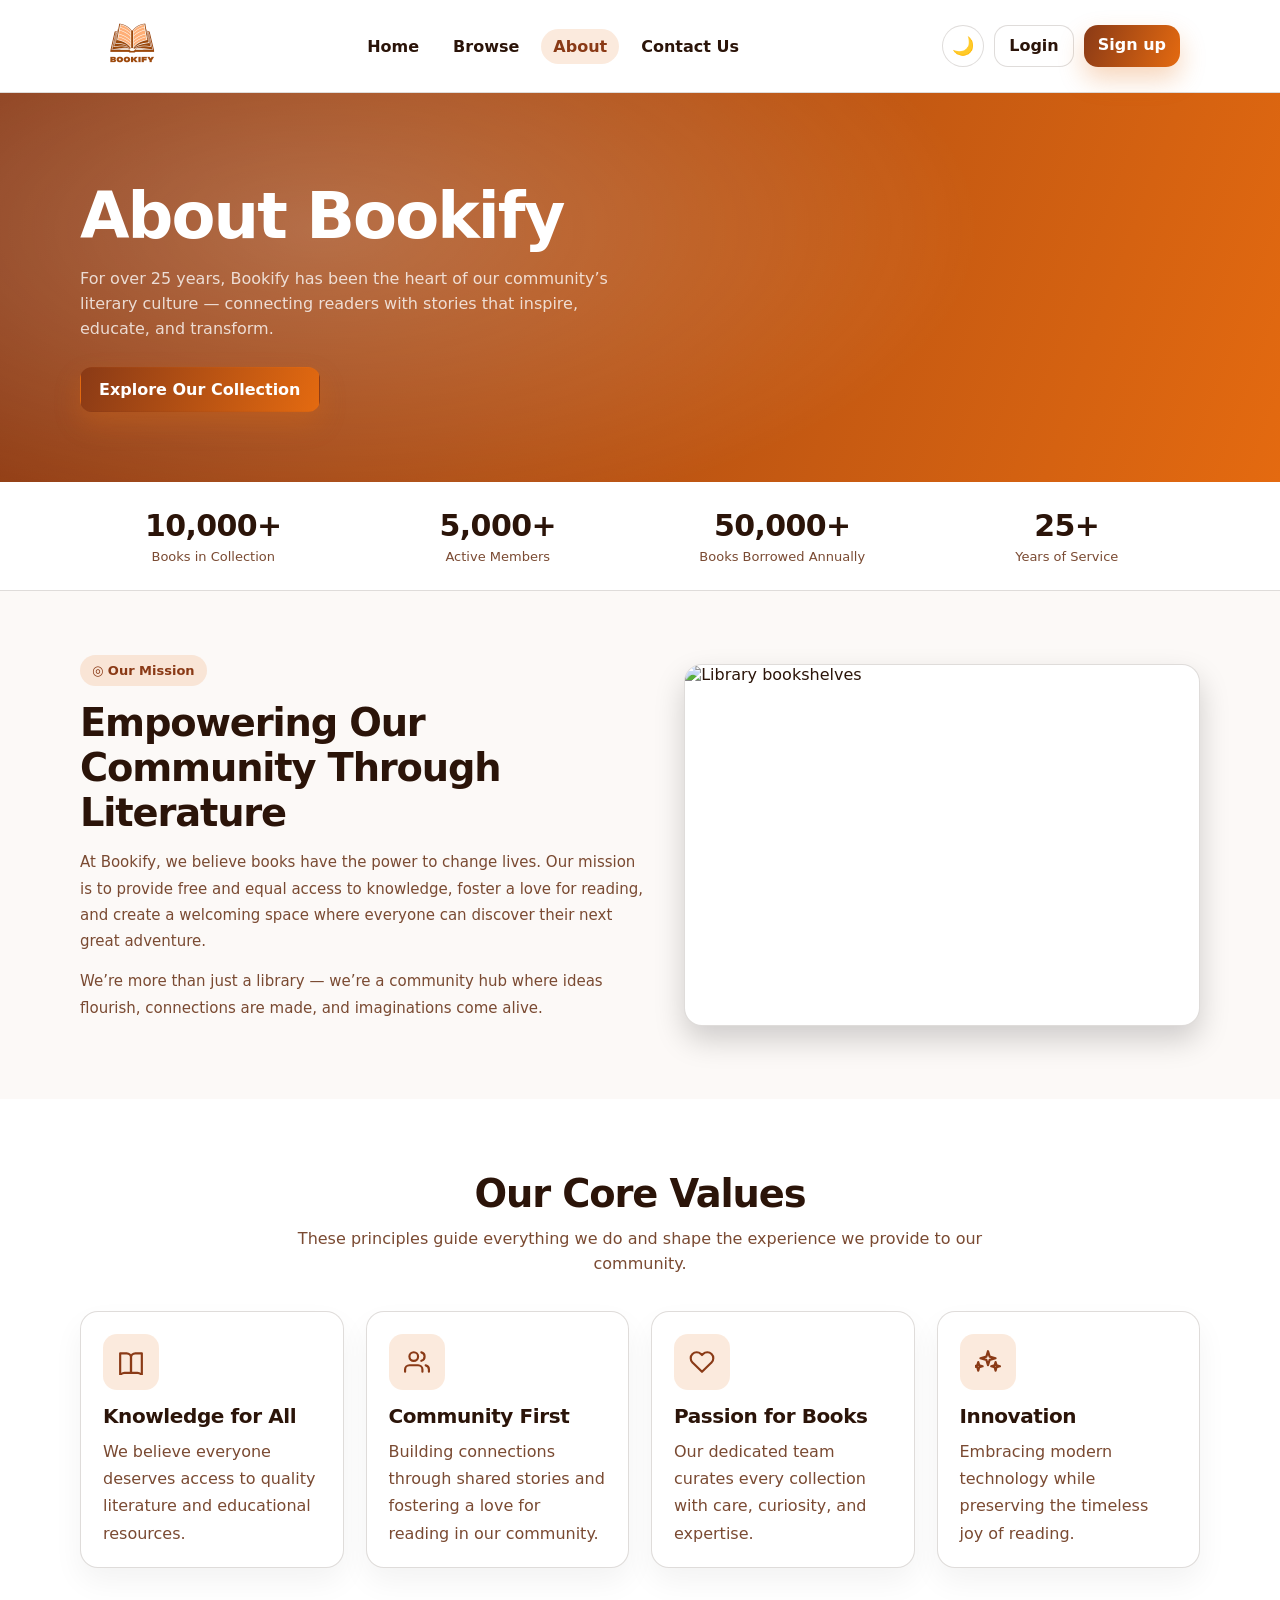
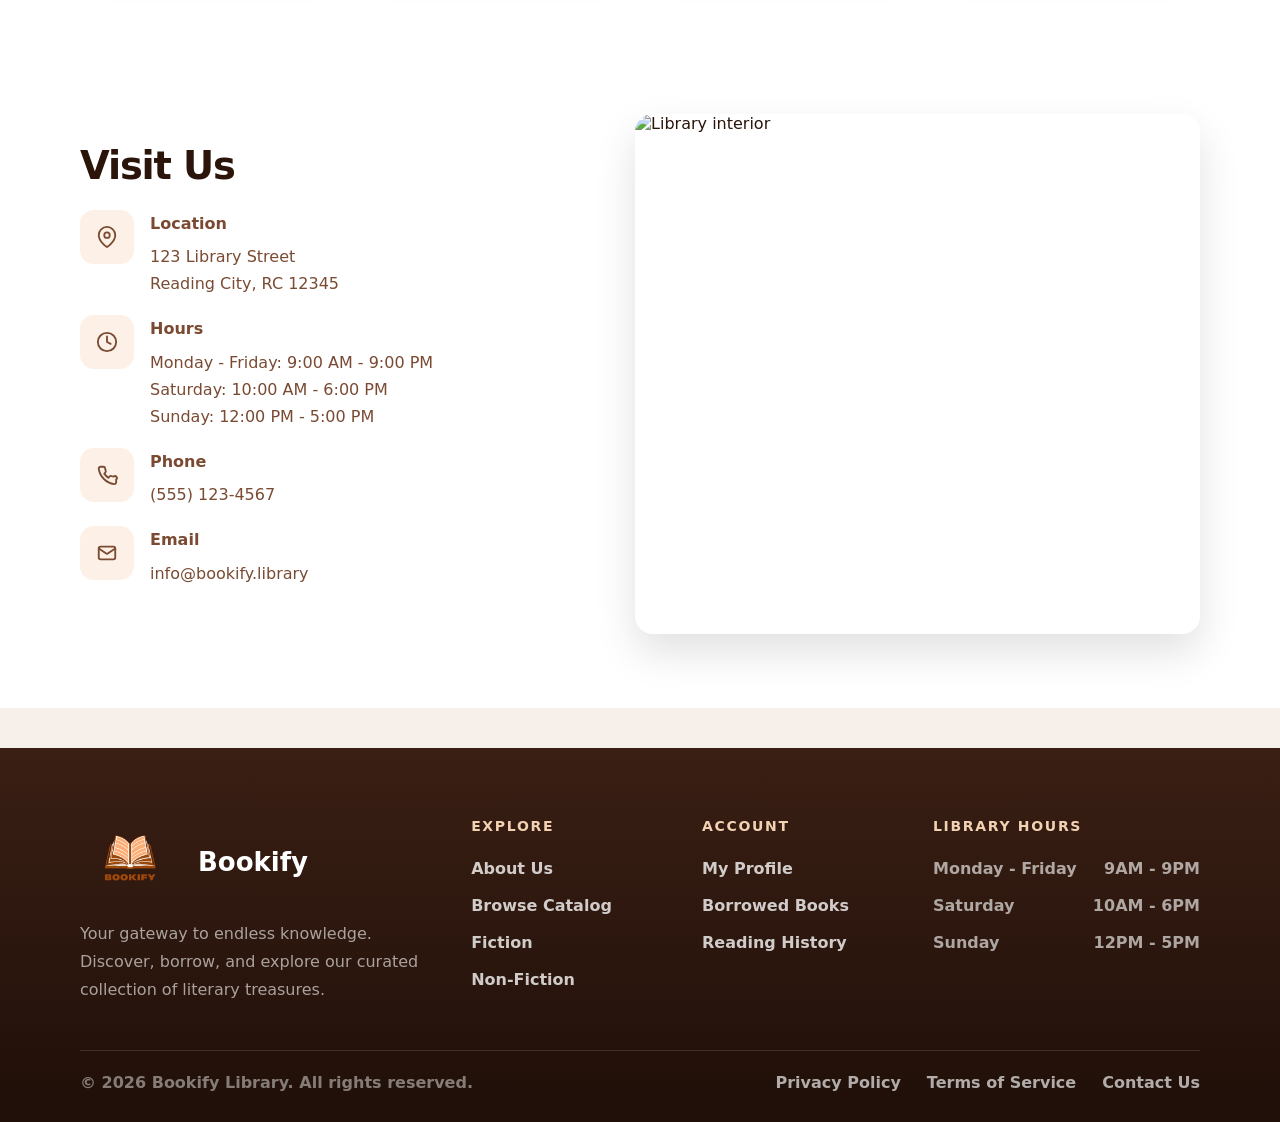
==== commit 9385be36: "Responsive header: mobile hamburger only, tablet+desktop full nav" ====
--- a/about.html
+++ b/about.html
@@ -1,288 +1,313 @@
 <!DOCTYPE html>
 <html lang="en">
-  <head>
-    <meta charset="UTF-8" />
-    <meta name="viewport" content="width=device-width, initial-scale=1.0" />
-    <title>About | Bookify</title>
-    
-    <link rel="preconnect" href="https://fonts.googleapis.com" />
-    <link rel="preconnect" href="https://fonts.gstatic.com" crossorigin />
-    <link
-      href="https://fonts.googleapis.com/css2?family=Inter:wght@400;500;600;700;800&display=swap"
-      rel="stylesheet"
-    />
-    <link rel="stylesheet" href="aboutstyle.css"/>
-    <link rel="stylesheet" href="headerfooter.css">
-  </head>
-
-  <body>
-<header class="bf-header">
-        <div class="bf-header__inner container">
-            <a class="bf-brand" href="./home.html">
-                <img class="bf-logo" src="images/NewLogo2.png" alt="Bookify logo" onerror="this.style.display='none'">
-
-            </a>
-
-            <nav aria-label="Primary" class="bf-nav">
-                <a class="bf-nav__link" href="home.html">Home</a>
-                <a class="bf-nav__link" href="catalog.html">Browse</a>
-                <a class="bf-nav__link" href="about.html" aria-current="page">About</a>
-                <a class="bf-nav__link" href="contact.html">Contact Us</a>
-            </nav>
-
-            <div class="bf-auth">
-                <button id="themeToggle" class="bf-themeToggle" aria-label="Toggle dark mode">
-                    🌙
-                </button>
-                <a href="profile.html" class="bf-btn bf-btn--ghost">Login</a>
-                <a href="profile.html" class="bf-btn bf-btn--primary">Sign up</a>
-            </div>
-
-        </div>
-    </header>
-
-    <main>
-      <section id="hero">
-        <div class="wrap">
-          <h1>About Bookify</h1>
+
+<head>
+  <meta charset="UTF-8" />
+  <meta name="viewport" content="width=device-width, initial-scale=1.0" />
+  <title>About | Bookify</title>
+
+  <link rel="preconnect" href="https://fonts.googleapis.com" />
+  <link rel="preconnect" href="https://fonts.gstatic.com" crossorigin />
+  <link href="https://fonts.googleapis.com/css2?family=Inter:wght@400;500;600;700;800&display=swap" rel="stylesheet" />
+  <link rel="stylesheet" href="aboutstyle.css" />
+  <link rel="stylesheet" href="headerfooter.css">
+</head>
+
+<body>
+  <header class="bf-header">
+    <div class="bf-header__inner container">
+      <a class="bf-brand" href="./home.html">
+        <img class="bf-logo" src="images/NewLogo2.png" alt="Bookify logo" onerror="this.style.display='none'">
+      </a>
+
+      <!-- ☰ Hamburger (phone only) -->
+      <button class="bf-burger" id="bfBurger" aria-label="Open menu">☰</button>
+
+      <nav aria-label="Primary" class="bf-nav">
+        <a class="bf-nav__link" href="home.html">Home</a>
+        <a class="bf-nav__link" href="catalog.html">Browse</a>
+        <a class="bf-nav__link" href="about.html" aria-current="page">About</a>
+        <a class="bf-nav__link" href="contact.html">Contact Us</a>
+
+        <!-- 🌙 Dark mode inside hamburger (mobile only) -->
+        <button class="bf-themeToggle bf-themeToggle--inMenu" id="themeToggleMobile" aria-label="Toggle dark mode">
+          🌙
+        </button>
+      </nav>
+
+      <div class="bf-auth">
+        <button id="themeToggle" class="bf-themeToggle" aria-label="Toggle dark mode">🌙</button>
+        <a href="profile.html" class="bf-btn bf-btn--ghost">Login</a>
+        <a href="profile.html" class="bf-btn bf-btn--primary">Sign up</a>
+      </div>
+    </div>
+  </header>
+
+
+  <main>
+    <section id="hero">
+      <div class="wrap">
+        <h1>About Bookify</h1>
+        <p>
+          For over 25 years, Bookify has been the heart of our community’s
+          literary culture — connecting readers with stories that inspire,
+          educate, and transform.
+        </p>
+        <a class="btn" href="catalog.html">Explore Our Collection</a>
+      </div>
+    </section>
+
+    <section id="stats">
+      <div class="wrap">
+        <div id="stats-grid">
+          <div>
+            <div class="num">10,000+</div>
+            <div class="lbl">Books in Collection</div>
+          </div>
+          <div>
+            <div class="num">5,000+</div>
+            <div class="lbl">Active Members</div>
+          </div>
+          <div>
+            <div class="num">50,000+</div>
+            <div class="lbl">Books Borrowed Annually</div>
+          </div>
+          <div>
+            <div class="num">25+</div>
+            <div class="lbl">Years of Service</div>
+          </div>
+        </div>
+      </div>
+    </section>
+
+    <section id="mission">
+      <div class="wrap" id="mission-grid">
+        <div>
+          <span data-pill>◎ Our Mission</span>
+          <h2>Empowering Our Community Through Literature</h2>
           <p>
-            For over 25 years, Bookify has been the heart of our community’s
-            literary culture — connecting readers with stories that inspire,
-            educate, and transform.
+            At Bookify, we believe books have the power to change lives. Our
+            mission is to provide free and equal access to knowledge, foster a
+            love for reading, and create a welcoming space where everyone can
+            discover their next great adventure.
           </p>
-          <a class="btn" href="catalog.html">Explore Our Collection</a>
-        </div>
-      </section>
-
-      <section id="stats">
-        <div class="wrap">
-          <div id="stats-grid">
+          <p>
+            We’re more than just a library — we’re a community hub where ideas
+            flourish, connections are made, and imaginations come alive.
+          </p>
+        </div>
+
+        <div id="mission-img">
+          <img src="https://images.unsplash.com/photo-1524995997946-a1c2e315a42f?auto=format&fit=crop&w=1200&q=80"
+            alt="Library bookshelves" loading="lazy" />
+        </div>
+      </div>
+    </section>
+
+    <section id="values">
+      <div class="wrap">
+        <h2>Our Core Values</h2>
+        <p id="sub">
+          These principles guide everything we do and shape the experience we provide to our
+          community.
+        </p>
+
+        <div id="values-grid">
+          <article>
+            <div data-icon>
+              <svg width="26" height="26" viewBox="0 0 24 24" fill="none" stroke="currentColor" stroke-width="2"
+                stroke-linecap="round" stroke-linejoin="round" aria-hidden="true">
+                <path d="M2 4h6a4 4 0 0 1 4 4v14H6a4 4 0 0 0-4 4V4z" />
+                <path d="M22 4h-6a4 4 0 0 0-4 4v14h6a4 4 0 0 1 4 4V4z" />
+              </svg>
+            </div>
+            <h3>Knowledge for All</h3>
+            <p>We believe everyone deserves access to quality literature and educational resources.</p>
+          </article>
+
+          <article>
+            <div data-icon>
+              <svg width="26" height="26" viewBox="0 0 24 24" fill="none" stroke="currentColor" stroke-width="2"
+                stroke-linecap="round" stroke-linejoin="round" aria-hidden="true">
+                <path d="M17 21v-2a4 4 0 0 0-4-4H5a4 4 0 0 0-4 4v2" />
+                <circle cx="9" cy="7" r="4" />
+                <path d="M23 21v-2a4 4 0 0 0-3-3.87" />
+                <path d="M16 3.13a4 4 0 0 1 0 7.75" />
+              </svg>
+            </div>
+            <h3>Community First</h3>
+            <p>Building connections through shared stories and fostering a love for reading in our community.</p>
+          </article>
+
+          <article>
+            <div data-icon>
+              <svg width="26" height="26" viewBox="0 0 24 24" fill="none" stroke="currentColor" stroke-width="2"
+                stroke-linecap="round" stroke-linejoin="round" aria-hidden="true">
+                <path
+                  d="M20.8 4.6a5.5 5.5 0 0 0-7.8 0L12 5.6l-1-1a5.5 5.5 0 0 0-7.8 7.8l1 1L12 21l7.8-7.6 1-1a5.5 5.5 0 0 0 0-7.8z" />
+              </svg>
+            </div>
+            <h3>Passion for Books</h3>
+            <p>Our dedicated team curates every collection with care, curiosity, and expertise.</p>
+          </article>
+
+          <article>
+            <div data-icon>
+              <svg width="26" height="26" viewBox="0 0 24 24" fill="none" stroke="currentColor" stroke-width="2"
+                stroke-linecap="round" stroke-linejoin="round" aria-hidden="true">
+                <path d="M12 2l1.5 5L19 8.5l-5.5 1.5L12 15l-1.5-5L5 8.5 10.5 7 12 2z" />
+                <path d="M19 12l.9 3.1L23 16l-3.1.9L19 20l-.9-3.1L15 16l3.1-.9L19 12z" />
+                <path d="M3 12l.9 3.1L7 16l-3.1.9L3 20l-.9-3.1L-1 16l3.1-.9L3 12z" />
+              </svg>
+            </div>
+            <h3>Innovation</h3>
+            <p>Embracing modern technology while preserving the timeless joy of reading.</p>
+          </article>
+        </div>
+      </div>
+    </section>
+
+    <section id="visit">
+      <div class="wrap" id="visit-grid">
+        <div>
+          <h2>Visit Us</h2>
+
+          <div class="item">
+            <div data-box>
+              <svg width="22" height="22" viewBox="0 0 24 24" fill="none" stroke="currentColor" stroke-width="2"
+                stroke-linecap="round" stroke-linejoin="round" aria-hidden="true">
+                <path d="M21 10c0 7-9 13-9 13S3 17 3 10a9 9 0 0 1 18 0z" />
+                <circle cx="12" cy="10" r="3" />
+              </svg>
+            </div>
             <div>
-              <div class="num">10,000+</div>
-              <div class="lbl">Books in Collection</div>
+              <b>Location</b>
+              <div>123 Library Street<br />Reading City, RC 12345</div>
+            </div>
+          </div>
+
+          <div class="item">
+            <div data-box>
+              <svg width="22" height="22" viewBox="0 0 24 24" fill="none" stroke="currentColor" stroke-width="2"
+                stroke-linecap="round" stroke-linejoin="round" aria-hidden="true">
+                <circle cx="12" cy="12" r="10" />
+                <path d="M12 6v6l4 2" />
+              </svg>
             </div>
             <div>
-              <div class="num">5,000+</div>
-              <div class="lbl">Active Members</div>
+              <b>Hours</b>
+              <div>
+                Monday - Friday: 9:00 AM - 9:00 PM<br />
+                Saturday: 10:00 AM - 6:00 PM<br />
+                Sunday: 12:00 PM - 5:00 PM
+              </div>
+            </div>
+          </div>
+
+          <div class="item">
+            <div data-box>
+              <svg width="22" height="22" viewBox="0 0 24 24" fill="none" stroke="currentColor" stroke-width="2"
+                stroke-linecap="round" stroke-linejoin="round" aria-hidden="true">
+                <path
+                  d="M22 16.92v3a2 2 0 0 1-2.18 2A19.8 19.8 0 0 1 3 5.18 2 2 0 0 1 5 3h3a2 2 0 0 1 2 1.72c.12.86.3 1.7.54 2.5a2 2 0 0 1-.45 2.11L9 10.5a16 16 0 0 0 4.5 4.5l1.39-1.39a2 2 0 0 1 2.11-.45c.8.24 1.64.42 2.5.54A2 2 0 0 1 22 16.92z" />
+              </svg>
             </div>
             <div>
-              <div class="num">50,000+</div>
-              <div class="lbl">Books Borrowed Annually</div>
+              <b>Phone</b>
+              <div>(555) 123-4567</div>
+            </div>
+          </div>
+
+          <div class="item">
+            <div data-box>
+              <svg width="22" height="22" viewBox="0 0 24 24" fill="none" stroke="currentColor" stroke-width="2"
+                stroke-linecap="round" stroke-linejoin="round" aria-hidden="true">
+                <rect x="3" y="5" width="18" height="14" rx="2" />
+                <path d="m3 7 9 6 9-6" />
+              </svg>
             </div>
             <div>
-              <div class="num">25+</div>
-              <div class="lbl">Years of Service</div>
-            </div>
-          </div>
-        </div>
-      </section>
-
-      <section id="mission">
-        <div class="wrap" id="mission-grid">
-          <div>
-            <span data-pill>◎ Our Mission</span>
-            <h2>Empowering Our Community Through Literature</h2>
-            <p>
-              At Bookify, we believe books have the power to change lives. Our
-              mission is to provide free and equal access to knowledge, foster a
-              love for reading, and create a welcoming space where everyone can
-              discover their next great adventure.
-            </p>
-            <p>
-              We’re more than just a library — we’re a community hub where ideas
-              flourish, connections are made, and imaginations come alive.
-            </p>
-          </div>
-
-          <div id="mission-img">
-            <img
-              src="https://images.unsplash.com/photo-1524995997946-a1c2e315a42f?auto=format&fit=crop&w=1200&q=80"
-              alt="Library bookshelves"
-              loading="lazy"
-            />
-          </div>
-        </div>
-      </section>
-
-      <section id="values">
-        <div class="wrap">
-          <h2>Our Core Values</h2>
-          <p id="sub">
-            These principles guide everything we do and shape the experience we provide to our
-            community.
-          </p>
-
-          <div id="values-grid">
-            <article>
-              <div data-icon>
-                <svg width="26" height="26" viewBox="0 0 24 24" fill="none" stroke="currentColor" stroke-width="2" stroke-linecap="round" stroke-linejoin="round" aria-hidden="true">
-                  <path d="M2 4h6a4 4 0 0 1 4 4v14H6a4 4 0 0 0-4 4V4z"/>
-                  <path d="M22 4h-6a4 4 0 0 0-4 4v14h6a4 4 0 0 1 4 4V4z"/>
-                </svg>
-              </div>
-              <h3>Knowledge for All</h3>
-              <p>We believe everyone deserves access to quality literature and educational resources.</p>
-            </article>
-
-            <article>
-              <div data-icon>
-                <svg width="26" height="26" viewBox="0 0 24 24" fill="none" stroke="currentColor" stroke-width="2" stroke-linecap="round" stroke-linejoin="round" aria-hidden="true">
-                  <path d="M17 21v-2a4 4 0 0 0-4-4H5a4 4 0 0 0-4 4v2"/>
-                  <circle cx="9" cy="7" r="4"/>
-                  <path d="M23 21v-2a4 4 0 0 0-3-3.87"/>
-                  <path d="M16 3.13a4 4 0 0 1 0 7.75"/>
-                </svg>
-              </div>
-              <h3>Community First</h3>
-              <p>Building connections through shared stories and fostering a love for reading in our community.</p>
-            </article>
-
-            <article>
-              <div data-icon>
-                <svg width="26" height="26" viewBox="0 0 24 24" fill="none" stroke="currentColor" stroke-width="2" stroke-linecap="round" stroke-linejoin="round" aria-hidden="true">
-                  <path d="M20.8 4.6a5.5 5.5 0 0 0-7.8 0L12 5.6l-1-1a5.5 5.5 0 0 0-7.8 7.8l1 1L12 21l7.8-7.6 1-1a5.5 5.5 0 0 0 0-7.8z"/>
-                </svg>
-              </div>
-              <h3>Passion for Books</h3>
-              <p>Our dedicated team curates every collection with care, curiosity, and expertise.</p>
-            </article>
-
-            <article>
-              <div data-icon>
-                <svg width="26" height="26" viewBox="0 0 24 24" fill="none" stroke="currentColor" stroke-width="2" stroke-linecap="round" stroke-linejoin="round" aria-hidden="true">
-                  <path d="M12 2l1.5 5L19 8.5l-5.5 1.5L12 15l-1.5-5L5 8.5 10.5 7 12 2z"/>
-                  <path d="M19 12l.9 3.1L23 16l-3.1.9L19 20l-.9-3.1L15 16l3.1-.9L19 12z"/>
-                  <path d="M3 12l.9 3.1L7 16l-3.1.9L3 20l-.9-3.1L-1 16l3.1-.9L3 12z"/>
-                </svg>
-              </div>
-              <h3>Innovation</h3>
-              <p>Embracing modern technology while preserving the timeless joy of reading.</p>
-            </article>
-          </div>
-        </div>
-      </section>
-
-      <section id="visit">
-        <div class="wrap" id="visit-grid">
-          <div>
-            <h2>Visit Us</h2>
-
-            <div class="item">
-              <div data-box>
-                <svg width="22" height="22" viewBox="0 0 24 24" fill="none" stroke="currentColor" stroke-width="2" stroke-linecap="round" stroke-linejoin="round" aria-hidden="true">
-                  <path d="M21 10c0 7-9 13-9 13S3 17 3 10a9 9 0 0 1 18 0z"/>
-                  <circle cx="12" cy="10" r="3"/>
-                </svg>
-              </div>
-              <div>
-                <b>Location</b>
-                <div>123 Library Street<br />Reading City, RC 12345</div>
-              </div>
-            </div>
-
-            <div class="item">
-              <div data-box>
-                <svg width="22" height="22" viewBox="0 0 24 24" fill="none" stroke="currentColor" stroke-width="2" stroke-linecap="round" stroke-linejoin="round" aria-hidden="true">
-                  <circle cx="12" cy="12" r="10"/>
-                  <path d="M12 6v6l4 2"/>
-                </svg>
-              </div>
-              <div>
-                <b>Hours</b>
-                <div>
-                  Monday - Friday: 9:00 AM - 9:00 PM<br />
-                  Saturday: 10:00 AM - 6:00 PM<br />
-                  Sunday: 12:00 PM - 5:00 PM
-                </div>
-              </div>
-            </div>
-
-            <div class="item">
-              <div data-box>
-                <svg width="22" height="22" viewBox="0 0 24 24" fill="none" stroke="currentColor" stroke-width="2" stroke-linecap="round" stroke-linejoin="round" aria-hidden="true">
-                  <path d="M22 16.92v3a2 2 0 0 1-2.18 2A19.8 19.8 0 0 1 3 5.18 2 2 0 0 1 5 3h3a2 2 0 0 1 2 1.72c.12.86.3 1.7.54 2.5a2 2 0 0 1-.45 2.11L9 10.5a16 16 0 0 0 4.5 4.5l1.39-1.39a2 2 0 0 1 2.11-.45c.8.24 1.64.42 2.5.54A2 2 0 0 1 22 16.92z"/>
-                </svg>
-              </div>
-              <div>
-                <b>Phone</b>
-                <div>(555) 123-4567</div>
-              </div>
-            </div>
-
-            <div class="item">
-              <div data-box>
-                <svg width="22" height="22" viewBox="0 0 24 24" fill="none" stroke="currentColor" stroke-width="2" stroke-linecap="round" stroke-linejoin="round" aria-hidden="true">
-                  <rect x="3" y="5" width="18" height="14" rx="2"/>
-                  <path d="m3 7 9 6 9-6"/>
-                </svg>
-              </div>
-              <div>
-                <b>Email</b>
-                <div>info@bookify.library</div>
-              </div>
-            </div>
-          </div>
-
-          <div id="visit-img">
-            <img
-              src="https://images.unsplash.com/photo-1521587760476-6c12a4b040da?auto=format&fit=crop&w=1400&q=80"
-              alt="Library interior"
-              loading="lazy"
-            />
-          </div>
-        </div>
-      </section>
-    </main>
-
-    <footer>
-      <div class="wrap" id="foot-grid">
-        <div>
-          <div id="foot-brand">
-            <span id="foot-logo"><img src="images/NewLogo2.png" alt="Bookify logo" /></span>
-            <span id="foot-name">Bookify</span>
-          </div>
-          <p id="tag">
-            Your gateway to endless knowledge.<br />
-            Discover, borrow, and explore our curated collection of literary treasures.
-          </p>
-        </div>
-
-        <div>
-          <h4>EXPLORE</h4>
-          <a href="about.html">About Us</a>
-          <a href="catalog.html">Browse Catalog</a>
-          <a href="catalog.html">Fiction</a>
-          <a href="catalog.html">Non-Fiction</a>
-        </div>
-
-        <div>
-          <h4>ACCOUNT</h4>
-          <a href="profile.html">My Profile</a>
-          <a href="profile.html">Borrowed Books</a>
-          <a href="profile.html">Reading History</a>
-        </div>
-
-        <div>
-          <h4>LIBRARY HOURS</h4>
-          <div class="hrs"><span>Monday - Friday</span><span>9AM - 9PM</span></div>
-          <div class="hrs"><span>Saturday</span><span>10AM - 6PM</span></div>
-          <div class="hrs"><span>Sunday</span><span>12PM - 5PM</span></div>
-        </div>
-      </div>
-
-      <div class="wrap" id="bottom">
-        <span>© <span id="year"></span> Bookify Library. All rights reserved.</span>
-        <div id="links">
-          <a href="#">Privacy Policy</a>
-          <a href="#">Terms of Service</a>
-          <a href="contact.html">Contact Us</a>
-        </div>
-      </div>
-    </footer>
-
-    <script>
-      document.getElementById("year").textContent = new Date().getFullYear();
-    </script>
-    <script src="darkmode.js"></script>
-  </body>
+              <b>Email</b>
+              <div>info@bookify.library</div>
+            </div>
+          </div>
+        </div>
+
+        <div id="visit-img">
+          <img src="https://images.unsplash.com/photo-1521587760476-6c12a4b040da?auto=format&fit=crop&w=1400&q=80"
+            alt="Library interior" loading="lazy" />
+        </div>
+      </div>
+    </section>
+  </main>
+
+  <footer>
+    <div class="wrap" id="foot-grid">
+      <div>
+        <div id="foot-brand">
+          <span id="foot-logo"><img src="images/NewLogo2.png" alt="Bookify logo" /></span>
+          <span id="foot-name">Bookify</span>
+        </div>
+        <p id="tag">
+          Your gateway to endless knowledge.<br />
+          Discover, borrow, and explore our curated collection of literary treasures.
+        </p>
+      </div>
+
+      <div>
+        <h4>EXPLORE</h4>
+        <a href="about.html">About Us</a>
+        <a href="catalog.html">Browse Catalog</a>
+        <a href="catalog.html">Fiction</a>
+        <a href="catalog.html">Non-Fiction</a>
+      </div>
+
+      <div>
+        <h4>ACCOUNT</h4>
+        <a href="profile.html">My Profile</a>
+        <a href="profile.html">Borrowed Books</a>
+        <a href="profile.html">Reading History</a>
+      </div>
+
+      <div>
+        <h4>LIBRARY HOURS</h4>
+        <div class="hrs"><span>Monday - Friday</span><span>9AM - 9PM</span></div>
+        <div class="hrs"><span>Saturday</span><span>10AM - 6PM</span></div>
+        <div class="hrs"><span>Sunday</span><span>12PM - 5PM</span></div>
+      </div>
+    </div>
+
+    <div class="wrap" id="bottom">
+      <span>© <span id="year"></span> Bookify Library. All rights reserved.</span>
+      <div id="links">
+        <a href="#">Privacy Policy</a>
+        <a href="#">Terms of Service</a>
+        <a href="contact.html">Contact Us</a>
+      </div>
+    </div>
+  </footer>
+
+  <script>
+    document.getElementById("year").textContent = new Date().getFullYear();
+    document.addEventListener("DOMContentLoaded", () => {
+      const burger = document.getElementById("bfBurger");
+      const nav = document.querySelector(".bf-nav");
+      if (!burger || !nav) return;
+
+      burger.addEventListener("click", () => {
+        nav.classList.toggle("is-open");
+      });
+
+      // סוגר תפריט אחרי בחירה
+      nav.addEventListener("click", (e) => {
+        if (e.target.classList.contains("bf-nav__link")) {
+          nav.classList.remove("is-open");
+        }
+      });
+    });
+  </script>
+
+  <script src="darkmode.js"></script>
+</body>
+
 </html>
--- a/aboutstyle.css
+++ b/aboutstyle.css
@@ -1,33 +1,3 @@
-:root {
-  /* Home page palette */
-  --blue1: #8a3a16;
-  --blue2: #e46a10;
-
-  --bg: #f7efe9;
-  --text: #2b1409;
-  --muted: #7a4a32;
-
-  --border: rgba(43, 20, 9, 0.15);
-  --shadow: 0 14px 30px rgba(0, 0, 0, 0.18);
-  --r: 18px;
-
-  /* Keep your About page hooks */
-  --hero: var(--blue1);
-  --hero2: var(--blue2);
-  --accent: var(--blue2);
-}
-
-* { box-sizing: border-box; }
-html, body { height: 100%; }
-body {
-  margin: 0;
-  font-family: "Inter", system-ui, -apple-system, Segoe UI, Roboto, Arial, sans-serif;
-  color: var(--text);
-  background: var(--bg);
-}
-img { display: block; max-width: 100%; }
-a { color: inherit; text-decoration: none; }
-
 /* Class #1 */
 .wrap {
   width: min(1120px, calc(100% - 48px));
@@ -68,14 +38,14 @@
 }
 .btn:hover { filter: brightness(0.97); }
 .btn[data-ghost] {
-  background: #fff;
-  color: #111;
+  background: var(--card);
+  color: var(--text);
   border-color: var(--border);
   box-shadow: none;
 }
 
 /* Stats */
-#stats { background: #fff; border-bottom: 1px solid var(--border); }
+#stats { background: var(--card); border-bottom: 1px solid var(--border); }
 #stats-grid {
   display: grid;
   grid-template-columns: repeat(4, 1fr);
@@ -112,7 +82,7 @@
 }
 #mission p {
   margin: 0 0 14px;
-  color: #4b5563;
+  color: var(--muted);
   line-height: 1.75;
   font-size: 15px;
 }
@@ -124,18 +94,18 @@
   align-items: center;
 }
 #link { padding: 12px 6px; border-radius: 10px; font-weight: 800; }
-#link:hover { background: #f3f4f6; }
+#link:hover { background: rgba(228,106,16,0.08); }
 #mission-img {
-  border-radius: var(--r);
+  border-radius: var(--radius);
   overflow: hidden;
   box-shadow: var(--shadow);
-  border: 1px solid rgba(0, 0, 0, 0.06);
-  background: #fff;
+  border: 1px solid var(--border);
+  background: var(--card);
 }
 #mission-img img { width: 100%; height: 360px; object-fit: cover; }
 
 /* Core Values */
-#values { padding: 72px 0; background: #fff; }
+#values { padding: 72px 0; background: var(--card); }
 #values h2 {
   margin: 0;
   text-align: center;
@@ -155,14 +125,14 @@
   gap: 22px;
 }
 #values-grid article {
-  background: #fff;
+  background: var(--card);
   border: 1px solid var(--border);
   border-radius: 18px;
   padding: 22px 22px 20px;
   box-shadow: 0 14px 30px rgba(0, 0, 0, 0.05);
 }
 #values-grid h3 { margin: 0 0 10px; font-size: 20px; letter-spacing: -0.02em; }
-#values-grid p { margin: 0; color: #4b5563; line-height: 1.7; }
+#values-grid p { margin: 0; color: var(--muted); line-height: 1.7; }
 [data-icon] {
   width: 56px;
   height: 56px;
@@ -170,12 +140,14 @@
   display: grid;
   place-items: center;
   margin-bottom: 14px;
-  background: var(--accent);
-  color: #fff;
+
+  /* Visible in LIGHT mode */
+  background: rgba(228, 106, 16, 0.14);
+  color: var(--blue1);
 }
 
 /* Visit */
-#visit { padding: 74px 0; background: #fff; }
+#visit { padding: 74px 0; background: var(--card); }
 #visit-grid {
   display: grid;
   grid-template-columns: 0.95fr 1.05fr;
@@ -188,13 +160,13 @@
   width: 54px;
   height: 54px;
   border-radius: 14px;
-  background: #f3f4f6;
+  background: rgba(228,106,16,0.10);
   display: grid;
   place-items: center;
-  color: #111827;
+  color: var(--text);
 }
 .item b { display: block; margin-bottom: 6px; }
-.item div { color: #4b5563; line-height: 1.7; }
+.item div { color: var(--muted); line-height: 1.7; }
 #visit-img {
   border-radius: 18px;
   overflow: hidden;
@@ -221,4 +193,47 @@
 
 @media (max-width: 520px) {
   #stats-grid { grid-template-columns: 1fr; }
-}+}
+
+/* ===== DARK MODE (About page) ===== */
+html[data-theme="dark"] #mission,
+body.dark #mission{
+  background: rgba(255,255,255,0.06);
+}
+
+html[data-theme="dark"] #values-grid article,
+body.dark #values-grid article{
+  box-shadow: 0 14px 30px rgba(0, 0, 0, 0.35);
+}
+
+html[data-theme="dark"] #visit-img,
+body.dark #visit-img{
+  box-shadow: 0 18px 42px rgba(0, 0, 0, 0.45);
+}
+
+/* ===== Icon colors in Dark Mode ===== */
+html[data-theme="dark"] [data-icon],
+body.dark [data-icon] {
+  background: rgba(228, 106, 16, 0.22);
+  color: rgba(255, 255, 255, 0.92);
+}
+/* =========================
+   RESPONSIVE – Mobile
+   ========================= */
+@media (max-width: 480px) {
+
+}
+
+/* =========================
+   RESPONSIVE – Tablet
+   ========================= */
+@media (min-width: 481px) and (max-width: 768px) {
+
+}
+
+/* =========================
+   RESPONSIVE – Desktop
+   ========================= */
+@media (min-width: 769px) and (max-width: 1024px) {
+
+}
--- a/headerfooter.css
+++ b/headerfooter.css
@@ -14,6 +14,22 @@
 
   --radius: 18px;
 }
+
+/* ===== THEME OVERRIDES ===== */
+html[data-theme="dark"],
+body.dark {
+  --bg: #0f0c0a;
+  --card: #15110f;
+
+  --text: rgba(255, 255, 255, 0.90);
+  --muted: rgba(255, 255, 255, 0.62);
+
+  --border: rgba(255, 255, 255, 0.14);
+  --shadow: 0 14px 30px rgba(0, 0, 0, 0.45);
+}
+
+html { color-scheme: light; }
+html[data-theme="dark"] { color-scheme: dark; }
 
 * { box-sizing: border-box; }
 
@@ -41,7 +57,7 @@
 /* ===== HEADER BASE ===== */
 .bf-header {
     width: 100%;
-    background: #fff;
+    background: var(--card);
     border-bottom: 1px solid var(--border);
   }
   
@@ -62,11 +78,13 @@
     align-items: center;
     gap: 10px;
     font-weight: 800;
+    flex: 0 0 auto;
   }
   
   .bf-logo {
     width: 64px;
     height: 64px;
+    flex-shrink: 0;
   }
   
   /* ===== NAV ===== */
@@ -80,7 +98,7 @@
     padding: 8px 12px;
     border-radius: 999px;
     font-weight: 700;
-    color: #1f2a44;
+    color: var(--text);
   }
   
   .bf-nav__link:hover {
@@ -109,7 +127,7 @@
   /* ===== BUTTONS ===== */
   .bf-btn {
     border: 1px solid var(--border);
-    background: #fff;
+    background: var(--card);
     padding: 10px 14px;
     border-radius: 14px;
     font-weight: 800;
@@ -134,7 +152,7 @@
     height: 42px;
     border-radius: 50%;
     border: 1px solid var(--border);
-    background: #fff;
+    background: var(--card);
     font-size: 18px;
     cursor: pointer;
     display: grid;
@@ -143,26 +161,27 @@
   }
   
   .bf-themeToggle:hover {
-    background: rgba(0, 0, 0, 0.05);
+    background: rgba(228, 106, 16, 0.08);
     transform: scale(1.05);
   }
   
   /* ===== RESPONSIVE ===== */
-  @media (max-width: 576px) {
-    .bf-nav {
-      display: none;
-    }
-  
-    .bf-header__inner {
-      padding-left: 12px;
-      padding-right: 12px;
-    }
-  }
-  
-  /* ===== DARK MODE ===== */
-  body.dark .bf-header {
-    background: #1f140f;
-  }
+  @media (max-width: 768px) {
+  .bf-header__inner {
+    padding-left: 12px;
+    padding-right: 12px;
+  }
+
+  .bf-nav { 
+    display: none; 
+  }
+
+  .bf-nav.is-open { 
+    display: flex; 
+  }
+}
+
+  
   /* ===== FOOTER ===== */
 .site-footer, footer {
     background: linear-gradient(180deg, #3a1f14, #1f0f08);
@@ -297,4 +316,76 @@
     #tag {
       max-width: none;
     }
-  }+  }
+  /* =========================
+   RESPONSIVE – Mobile
+   ========================= */
+
+/* ===== HAMBURGER BUTTON ===== */
+.bf-burger{
+  display: none; /* בדסקטופ לא רואים */
+  border: 1px solid var(--border);
+  background: var(--card);
+  border-radius: 12px;
+  padding: 10px 12px;
+  font-size: 18px;
+  cursor: pointer;
+}
+
+/* תפריט נפתח במובייל */
+@media (max-width: 480px){
+  .bf-header__inner{ position: relative; }
+   .bf-logo{
+    width: 46px;
+    height: 46px;
+  }
+
+  .bf-burger{
+    display: inline-flex;
+    align-items: center;
+    justify-content: center;
+  }
+
+  /* הופך את ה-nav לתפריט נפתח */
+  .bf-nav{
+    position: absolute;
+    top: 76px;
+    left: 12px;
+    right: 12px;
+
+    background: var(--card);
+    border: 1px solid var(--border);
+    border-radius: 16px;
+    padding: 12px;
+
+    flex-direction: column;
+    gap: 10px;
+
+    z-index: 999;
+  }
+}
+@media (min-width: 769px){
+  .bf-burger{ display: none; }
+  .bf-nav{ display: flex; }
+}
+/* כפתור דארק שבתוך התפריט – ברירת מחדל לא מוצג */
+.bf-themeToggle--inMenu {
+  display: none;
+}
+
+/* רק בפלאפון: מסתירים את הדארק שבחוץ ומראים את זה שבפנים */
+@media (max-width: 480px){
+  .bf-auth .bf-themeToggle{
+    display: none;
+  }
+
+  .bf-themeToggle--inMenu{
+    display: grid;
+    margin-top: 8px;
+  }
+
+  /* לוודא שהלוגו לא נעלם */
+  .bf-brand{ flex: 0 0 auto; }
+  .bf-logo{ flex-shrink: 0; width: 46px; height: 46px; }
+}
+
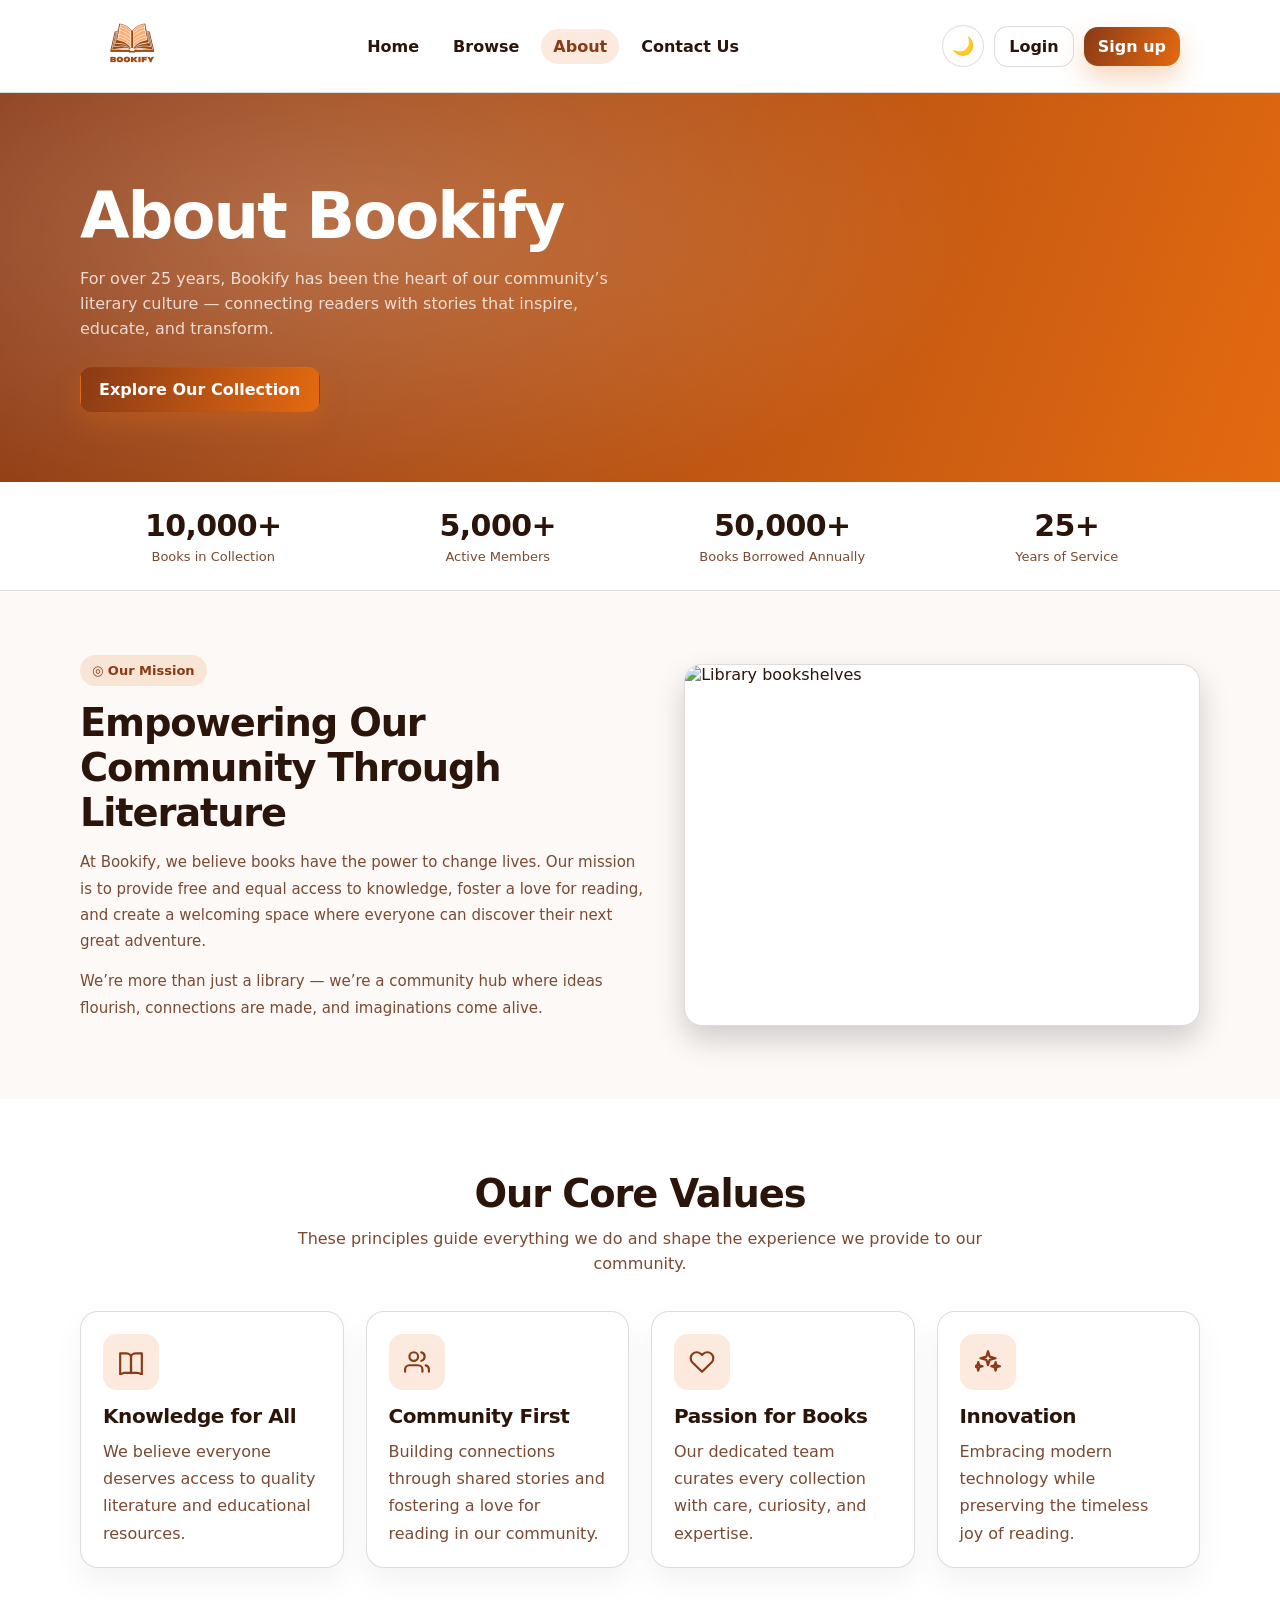
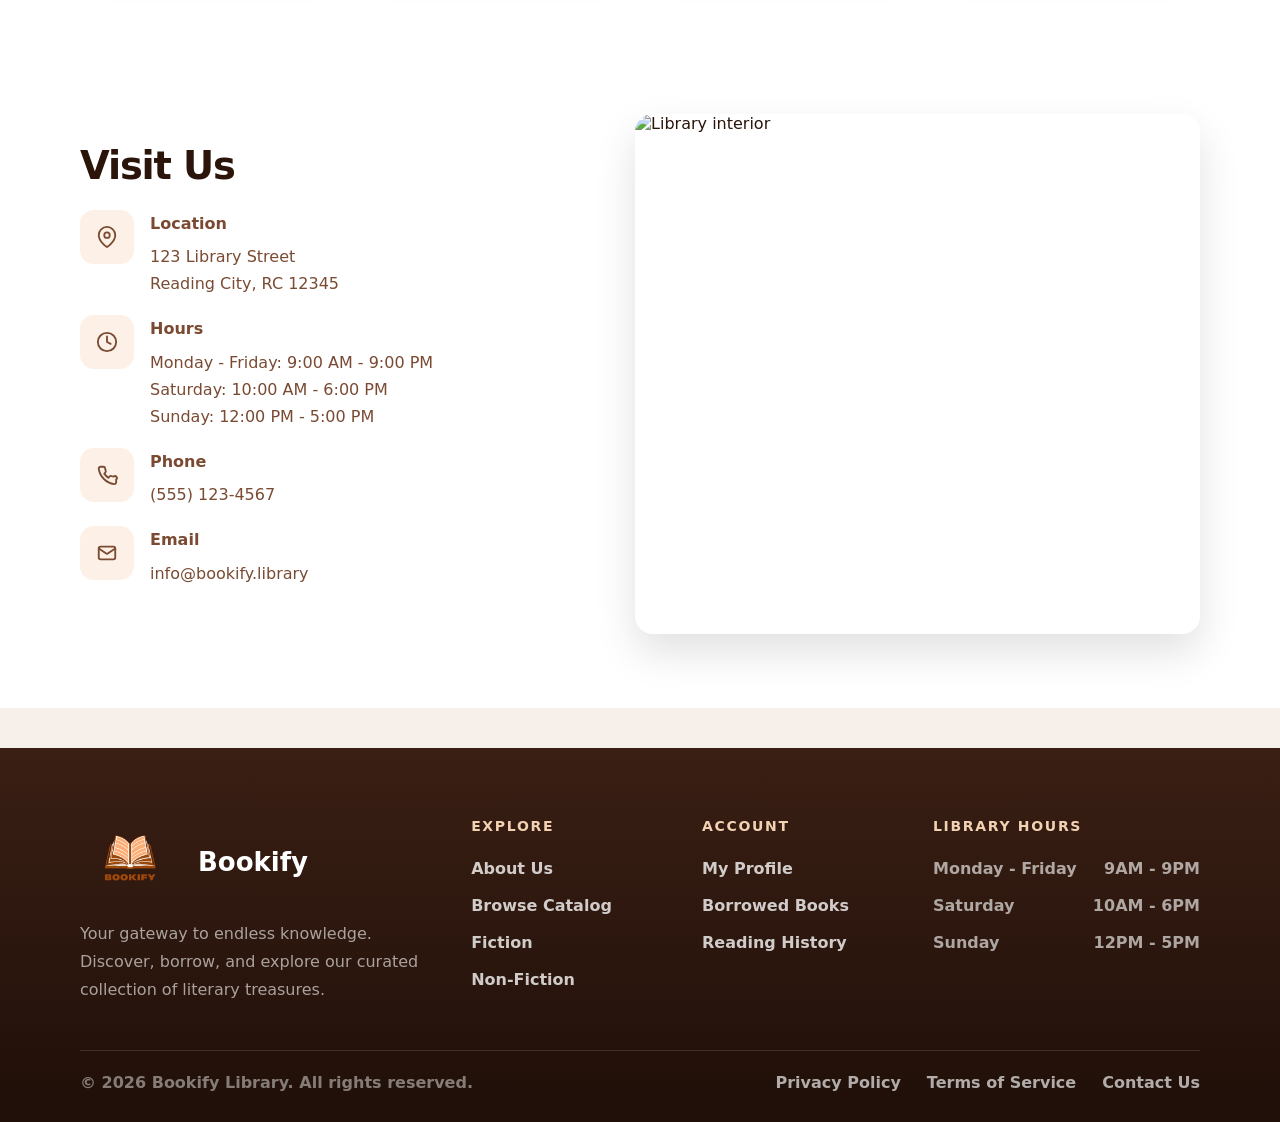
==== commit 0c9ea8e5: "Fix hamburger menu (use global header.js) and cleanup scripts" ====
--- a/about.html
+++ b/about.html
@@ -287,27 +287,13 @@
     </div>
   </footer>
 
+  <!-- Footer year only -->
   <script>
     document.getElementById("year").textContent = new Date().getFullYear();
-    document.addEventListener("DOMContentLoaded", () => {
-      const burger = document.getElementById("bfBurger");
-      const nav = document.querySelector(".bf-nav");
-      if (!burger || !nav) return;
-
-      burger.addEventListener("click", () => {
-        nav.classList.toggle("is-open");
-      });
-
-      // סוגר תפריט אחרי בחירה
-      nav.addEventListener("click", (e) => {
-        if (e.target.classList.contains("bf-nav__link")) {
-          nav.classList.remove("is-open");
-        }
-      });
-    });
   </script>
 
   <script src="darkmode.js"></script>
+  <script src="header.js"></script>
 </body>
 
-</html>+</html>
--- a/headerfooter.css
+++ b/headerfooter.css
@@ -28,10 +28,17 @@
   --shadow: 0 14px 30px rgba(0, 0, 0, 0.45);
 }
 
-html { color-scheme: light; }
-html[data-theme="dark"] { color-scheme: dark; }
-
-* { box-sizing: border-box; }
+html {
+  color-scheme: light;
+}
+
+html[data-theme="dark"] {
+  color-scheme: dark;
+}
+
+* {
+  box-sizing: border-box;
+}
 
 body {
   margin: 0;
@@ -40,8 +47,16 @@
   color: var(--text);
 }
 
-a { text-decoration: none; color: inherit; }
-img { max-width: 100%; height: auto; display: block; }
+a {
+  text-decoration: none;
+  color: inherit;
+}
+
+img {
+  max-width: 100%;
+  height: auto;
+  display: block;
+}
 
 /* shared width helpers used across pages */
 .wrap {
@@ -54,302 +69,153 @@
   margin: 0 auto;
 }
 
-/* ===== HEADER BASE ===== */
+/* =========================
+   HEADER
+   ========================= */
 .bf-header {
-    width: 100%;
-    background: var(--card);
-    border-bottom: 1px solid var(--border);
-  }
-  
-  .bf-header__inner {
-    max-width: 1200px;
-    margin: 0 auto;
-    padding: 14px 20px;
-  
-    display: flex;
-    align-items: center;
-    justify-content: space-between;
-    gap: 16px;
-  }
-  
-  /* ===== BRAND ===== */
-  .bf-brand {
-    display: flex;
-    align-items: center;
-    gap: 10px;
-    font-weight: 800;
-    flex: 0 0 auto;
-  }
-  
-  .bf-logo {
-    width: 64px;
-    height: 64px;
-    flex-shrink: 0;
-  }
-  
-  /* ===== NAV ===== */
-  .bf-nav {
-    display: flex;
-    gap: 10px;
-    align-items: center;
-  }
-  
-  .bf-nav__link {
-    padding: 8px 12px;
-    border-radius: 999px;
-    font-weight: 700;
-    color: var(--text);
-  }
-  
-  .bf-nav__link:hover {
-    background: rgba(228, 106, 16, 0.10);
-    color: var(--blue1);
-  }
-  
-  /* Active state (class-based) */
-  .bf-nav__link.active {
-    background: rgba(228, 106, 16, 0.14);
-    color: var(--blue1);
-  }
-  
-  /* Active state (ARIA-based – preferred) */
-  .bf-nav__link[aria-current="page"] {
-    background: rgba(228, 106, 16, 0.14);
-    color: var(--blue1);
-  }
-  
-  /* ===== AUTH / ACTIONS ===== */
-  .bf-auth {
-    display: flex;
-    gap: 10px;
-  }
-  
-  /* ===== BUTTONS ===== */
-  .bf-btn {
-    border: 1px solid var(--border);
-    background: var(--card);
-    padding: 10px 14px;
-    border-radius: 14px;
-    font-weight: 800;
-    cursor: pointer;
-  }
-  
-  .bf-btn--primary {
-    border: none;
-    background: linear-gradient(110deg, var(--blue1), var(--blue2));
-    color: #fff;
-    box-shadow: 0 12px 26px rgba(228, 106, 16, 0.28);
-  }
-  
-  .bf-btn--ghost:hover {
-    border-color: rgba(228, 106, 16, 0.35);
-    background: rgba(228, 106, 16, 0.08);
-  }
-  
-  /* ===== THEME TOGGLE ===== */
-  .bf-themeToggle {
-    width: 42px;
-    height: 42px;
-    border-radius: 50%;
-    border: 1px solid var(--border);
-    background: var(--card);
-    font-size: 18px;
-    cursor: pointer;
-    display: grid;
-    place-items: center;
-    transition: background 0.2s ease, transform 0.2s ease;
-  }
-  
-  .bf-themeToggle:hover {
-    background: rgba(228, 106, 16, 0.08);
-    transform: scale(1.05);
-  }
-  
-  /* ===== RESPONSIVE ===== */
-  @media (max-width: 768px) {
-  .bf-header__inner {
-    padding-left: 12px;
-    padding-right: 12px;
-  }
-
-  .bf-nav { 
-    display: none; 
-  }
-
-  .bf-nav.is-open { 
-    display: flex; 
-  }
-}
-
-  
-  /* ===== FOOTER ===== */
-.site-footer, footer {
-    background: linear-gradient(180deg, #3a1f14, #1f0f08);
-    color: rgba(255, 255, 255, 0.86);
-    margin-top: 40px;
-  }
-  
-  /* Main footer grid */
-  #foot-grid {
-    padding: 64px 0 46px;
-    display: grid;
-    grid-template-columns: 1.3fr 0.7fr 0.7fr 1fr;
-    gap: 44px;
-  }
-  
-  /* Brand row */
-  #foot-brand {
-    display: flex;
-    align-items: center;
-    gap: 18px;
-    margin-bottom: 8px;
-  }
-  
-  /* Logo */
-  #foot-logo {
-    width: 100px;
-    height: 100px;
-    border-radius: 14px;
-    display: grid;
-    place-items: center;
-    overflow: hidden;
-    padding: 6px;
-    flex-shrink: 0;
-  }
-  
-  #foot-logo img {
-    width: 85%;
-    height: auto;
-    object-fit: contain;
-  }
-  
-  /* Brand name */
-  #foot-name {
-    font-size: 26px;
-    font-weight: 900;
-    color: #fff;
-    line-height: 1;
-  }
-  
-  /* Tagline */
-  #tag {
-    margin: 0;
-    margin-top: 4px;
-    color: rgba(255, 255, 255, 0.60);
-    line-height: 1.75;
-    max-width: 360px;
-  }
-  
-  /* Column titles */
-  footer h4 {
-    margin: 6px 0 16px;
-    font-size: 14px;
-    letter-spacing: 0.12em;
-    font-weight: 900;
-    color: #f3d2b3;
-  }
-  
-  /* Footer links */
-  footer a {
-    display: block;
-    padding: 9px 0;
-    color: rgba(255, 255, 255, 0.78);
-    font-weight: 650;
-  }
-  
-  footer a:hover {
-    color: rgba(255, 255, 255, 0.9);
-  }
-  
-  /* Hours rows */
-  .hrs {
-    display: flex;
-    justify-content: space-between;
-    gap: 18px;
-    padding: 9px 0;
-    color: rgba(255, 255, 255, 0.62);
-    font-weight: 650;
-  }
-  
-  /* Bottom bar */
-  #bottom {
-    border-top: 1px solid rgba(255, 255, 255, 0.12);
-    padding: 22px 0 30px;
-    display: flex;
-    justify-content: space-between;
-    gap: 18px;
-    flex-wrap: wrap;
-    color: rgba(255, 255, 255, 0.45);
-    font-weight: 650;
-  }
-  
-  /* Bottom links */
-  #links {
-    display: flex;
-    gap: 26px;
-    flex-wrap: wrap;
-  }
-  
-  #links a {
-    color: rgba(255, 255, 255, 0.65);
-    font-weight: 800;
-    padding: 0;
-  }
-  
-  /* ===== FOOTER RESPONSIVE ===== */
-  @media (max-width: 1100px) {
-    #foot-grid {
-      grid-template-columns: 1.2fr 1fr 1fr;
-    }
-  
-    #foot-grid > div:last-child {
-      grid-column: 1 / -1;
-      max-width: 520px;
-    }
-  }
-  
-  @media (max-width: 780px) {
-    #foot-grid {
-      grid-template-columns: 1fr;
-    }
-  
-    #tag {
-      max-width: none;
-    }
-  }
-  /* =========================
-   RESPONSIVE – Mobile
-   ========================= */
-
-/* ===== HAMBURGER BUTTON ===== */
-.bf-burger{
-  display: none; /* בדסקטופ לא רואים */
+  width: 100%;
+  background: var(--card);
+  border-bottom: 1px solid var(--border);
+}
+
+.bf-header__inner {
+  max-width: 1200px;
+  margin: 0 auto;
+  padding: 14px 20px;
+
+  display: flex;
+  align-items: center;
+  gap: 16px;
+
+  position: relative; /* בשביל ה-dropdown במובייל */
+}
+
+/* BRAND */
+.bf-brand {
+  display: flex;
+  align-items: center;
+  gap: 10px;
+  font-weight: 800;
+  flex: 0 0 auto;
+}
+
+.bf-logo {
+  width: 64px;
+  height: 64px;
+  flex-shrink: 0;
+}
+
+/* NAV (Desktop: center) */
+.bf-nav {
+  flex: 1;
+  display: flex;
+  justify-content: center;
+  align-items: center;
+  gap: 10px;
+}
+
+.bf-nav__link {
+  padding: 8px 12px;
+  border-radius: 999px;
+  font-weight: 700;
+  color: var(--text);
+}
+
+.bf-nav__link:hover {
+  background: rgba(228, 106, 16, 0.10);
+  color: var(--blue1);
+}
+
+.bf-nav__link.active,
+.bf-nav__link[aria-current="page"] {
+  background: rgba(228, 106, 16, 0.14);
+  color: var(--blue1);
+}
+
+/* AUTH (always right) */
+.bf-auth {
+  margin-left: auto;
+  display: flex;
+  gap: 10px;
+  align-items: center;
+}
+
+/* Buttons */
+.bf-btn {
+  border: 1px solid var(--border);
+  background: var(--card);
+  padding: 10px 14px;
+  border-radius: 14px;
+  font-weight: 800;
+  cursor: pointer;
+}
+
+.bf-btn--primary {
+  border: none;
+  background: linear-gradient(110deg, var(--blue1), var(--blue2));
+  color: #fff;
+  box-shadow: 0 12px 26px rgba(228, 106, 16, 0.28);
+}
+
+.bf-btn--ghost:hover {
+  border-color: rgba(228, 106, 16, 0.35);
+  background: rgba(228, 106, 16, 0.08);
+}
+
+/* Theme toggle */
+.bf-themeToggle {
+  width: 42px;
+  height: 42px;
+  border-radius: 50%;
+  border: 1px solid var(--border);
+  background: var(--card);
+  font-size: 18px;
+  cursor: pointer;
+  display: grid;
+  place-items: center;
+  transition: background 0.2s ease, transform 0.2s ease;
+}
+
+.bf-themeToggle:hover {
+  background: rgba(228, 106, 16, 0.08);
+  transform: scale(1.05);
+}
+
+/* Hamburger (default hidden) */
+.bf-burger {
+  display: none;
   border: 1px solid var(--border);
   background: var(--card);
   border-radius: 12px;
   padding: 10px 12px;
   font-size: 18px;
   cursor: pointer;
-}
-
-/* תפריט נפתח במובייל */
-@media (max-width: 480px){
-  .bf-header__inner{ position: relative; }
-   .bf-logo{
-    width: 46px;
-    height: 46px;
-  }
-
-  .bf-burger{
+  margin-left: 8px; /* צמוד ללוגו */
+}
+
+/* dark button inside menu default hidden */
+.bf-themeToggle--inMenu {
+  display: none;
+}
+
+/* ===== TABLET + PHONE (<=1024): hamburger + dropdown nav ===== */
+@media (max-width: 1024px) {
+  .bf-burger {
     display: inline-flex;
     align-items: center;
     justify-content: center;
   }
 
-  /* הופך את ה-nav לתפריט נפתח */
-  .bf-nav{
+  /* ברירת מחדל: תפריט סגור */
+  .bf-nav {
+    display: none;
+  }
+
+  /* תפריט פתוח */
+  .bf-nav.is-open {
+    display: flex;
     position: absolute;
-    top: 76px;
+    top: calc(100% + 10px);
     left: 12px;
     right: 12px;
 
@@ -361,31 +227,162 @@
     flex-direction: column;
     gap: 10px;
 
+    box-shadow: 0 10px 30px rgba(0, 0, 0, 0.15);
     z-index: 999;
   }
 }
-@media (min-width: 769px){
-  .bf-burger{ display: none; }
-  .bf-nav{ display: flex; }
-}
-/* כפתור דארק שבתוך התפריט – ברירת מחדל לא מוצג */
-.bf-themeToggle--inMenu {
-  display: none;
-}
-
-/* רק בפלאפון: מסתירים את הדארק שבחוץ ומראים את זה שבפנים */
-@media (max-width: 480px){
-  .bf-auth .bf-themeToggle{
+
+/* ===== PHONE (<=480): tighten header + move dark toggle into menu ===== */
+@media (max-width: 480px) {
+  .bf-header__inner {
+    padding-left: 12px;
+    padding-right: 12px;
+  }
+
+  .bf-logo {
+    width: 46px;
+    height: 46px;
+  }
+
+  /* hide top dark button, show inside menu */
+  .bf-auth .bf-themeToggle {
     display: none;
   }
 
-  .bf-themeToggle--inMenu{
+  .bf-themeToggle--inMenu {
     display: grid;
     margin-top: 8px;
   }
-
-  /* לוודא שהלוגו לא נעלם */
-  .bf-brand{ flex: 0 0 auto; }
-  .bf-logo{ flex-shrink: 0; width: 46px; height: 46px; }
-}
-
+}
+
+/* =========================
+   FOOTER
+   ========================= */
+.site-footer,
+footer {
+  background: linear-gradient(180deg, #3a1f14, #1f0f08);
+  color: rgba(255, 255, 255, 0.86);
+  margin-top: 40px;
+}
+
+/* Main footer grid */
+#foot-grid {
+  padding: 64px 0 46px;
+  display: grid;
+  grid-template-columns: 1.3fr 0.7fr 0.7fr 1fr;
+  gap: 44px;
+}
+
+/* Brand row */
+#foot-brand {
+  display: flex;
+  align-items: center;
+  gap: 18px;
+  margin-bottom: 8px;
+}
+
+/* Logo */
+#foot-logo {
+  width: 100px;
+  height: 100px;
+  border-radius: 14px;
+  display: grid;
+  place-items: center;
+  overflow: hidden;
+  padding: 6px;
+  flex-shrink: 0;
+}
+
+#foot-logo img {
+  width: 85%;
+  height: auto;
+  object-fit: contain;
+}
+
+#foot-name {
+  font-size: 26px;
+  font-weight: 900;
+  color: #fff;
+  line-height: 1;
+}
+
+#tag {
+  margin: 0;
+  margin-top: 4px;
+  color: rgba(255, 255, 255, 0.60);
+  line-height: 1.75;
+  max-width: 360px;
+}
+
+footer h4 {
+  margin: 6px 0 16px;
+  font-size: 14px;
+  letter-spacing: 0.12em;
+  font-weight: 900;
+  color: #f3d2b3;
+}
+
+footer a {
+  display: block;
+  padding: 9px 0;
+  color: rgba(255, 255, 255, 0.78);
+  font-weight: 650;
+}
+
+footer a:hover {
+  color: rgba(255, 255, 255, 0.9);
+}
+
+.hrs {
+  display: flex;
+  justify-content: space-between;
+  gap: 18px;
+  padding: 9px 0;
+  color: rgba(255, 255, 255, 0.62);
+  font-weight: 650;
+}
+
+#bottom {
+  border-top: 1px solid rgba(255, 255, 255, 0.12);
+  padding: 22px 0 30px;
+  display: flex;
+  justify-content: space-between;
+  gap: 18px;
+  flex-wrap: wrap;
+  color: rgba(255, 255, 255, 0.45);
+  font-weight: 650;
+}
+
+#links {
+  display: flex;
+  gap: 26px;
+  flex-wrap: wrap;
+}
+
+#links a {
+  color: rgba(255, 255, 255, 0.65);
+  font-weight: 800;
+  padding: 0;
+}
+
+/* footer responsive */
+@media (max-width: 1100px) {
+  #foot-grid {
+    grid-template-columns: 1.2fr 1fr 1fr;
+  }
+
+  #foot-grid > div:last-child {
+    grid-column: 1 / -1;
+    max-width: 520px;
+  }
+}
+
+@media (max-width: 780px) {
+  #foot-grid {
+    grid-template-columns: 1fr;
+  }
+
+  #tag {
+    max-width: none;
+  }
+}
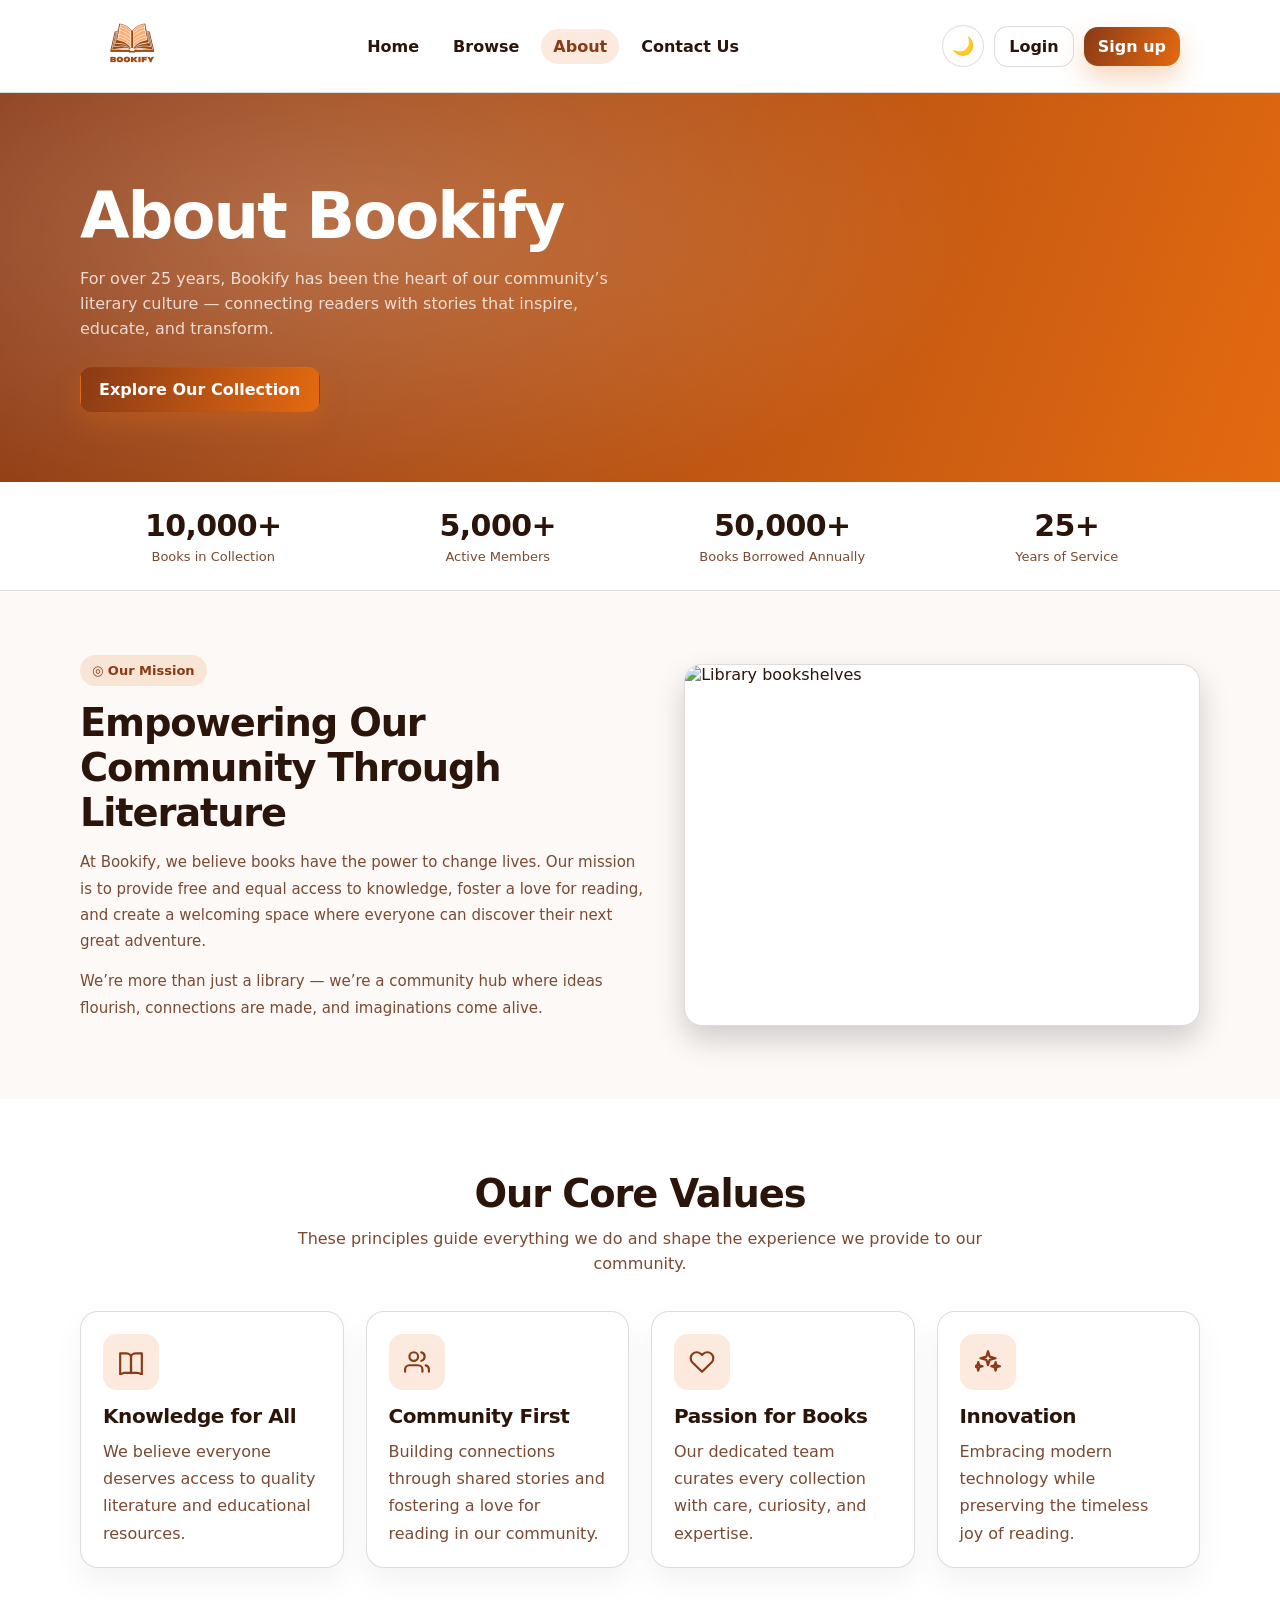
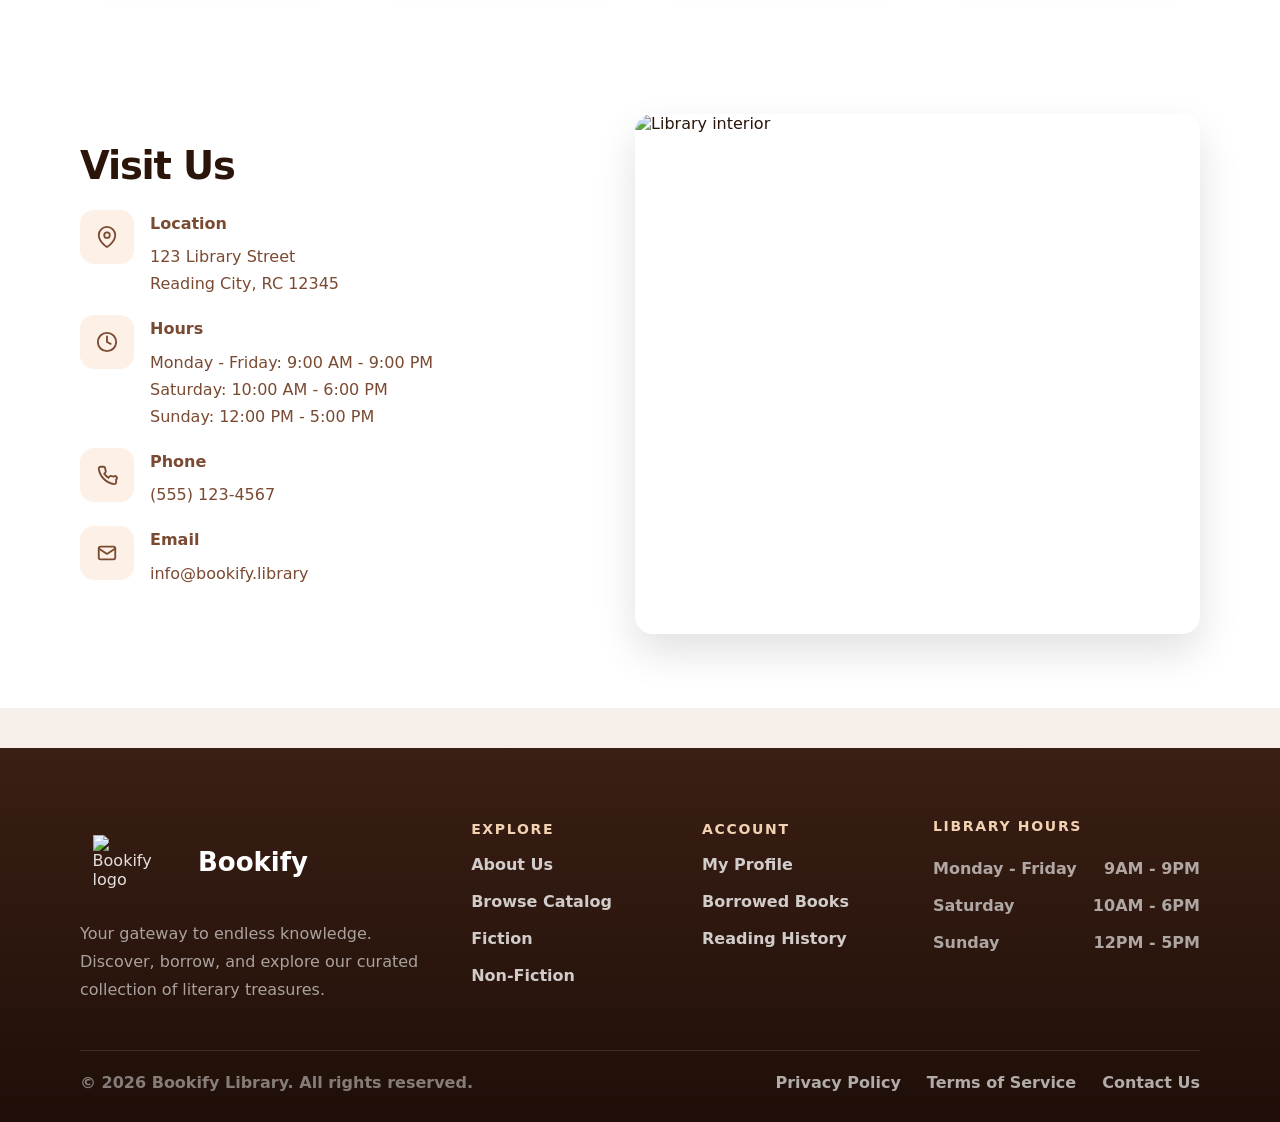
==== commit d9ec9691: "Responsive footer with mobile accordions" ====
--- a/about.html
+++ b/about.html
@@ -241,52 +241,55 @@
     </section>
   </main>
 
-  <footer>
-    <div class="wrap" id="foot-grid">
-      <div>
-        <div id="foot-brand">
-          <span id="foot-logo"><img src="images/NewLogo2.png" alt="Bookify logo" /></span>
-          <span id="foot-name">Bookify</span>
-        </div>
-        <p id="tag">
-          Your gateway to endless knowledge.<br />
-          Discover, borrow, and explore our curated collection of literary treasures.
-        </p>
-      </div>
-
-      <div>
-        <h4>EXPLORE</h4>
-        <a href="about.html">About Us</a>
-        <a href="catalog.html">Browse Catalog</a>
-        <a href="catalog.html">Fiction</a>
-        <a href="catalog.html">Non-Fiction</a>
-      </div>
-
-      <div>
-        <h4>ACCOUNT</h4>
-        <a href="profile.html">My Profile</a>
-        <a href="profile.html">Borrowed Books</a>
-        <a href="profile.html">Reading History</a>
-      </div>
-
-      <div>
-        <h4>LIBRARY HOURS</h4>
-        <div class="hrs"><span>Monday - Friday</span><span>9AM - 9PM</span></div>
-        <div class="hrs"><span>Saturday</span><span>10AM - 6PM</span></div>
-        <div class="hrs"><span>Sunday</span><span>12PM - 5PM</span></div>
-      </div>
-    </div>
-
-    <div class="wrap" id="bottom">
-      <span>© <span id="year"></span> Bookify Library. All rights reserved.</span>
-      <div id="links">
-        <a href="#">Privacy Policy</a>
-        <a href="#">Terms of Service</a>
-        <a href="contact.html">Contact Us</a>
-      </div>
-    </div>
-  </footer>
-
+    <footer>
+        <div class="wrap" id="foot-grid">
+            <div>
+                <div id="foot-brand">
+                    <span id="foot-logo"><img src="images/Newlogo2.png" alt="Bookify logo" /></span>
+                    <span id="foot-name">Bookify</span>
+                </div>
+                <p id="tag">
+                    Your gateway to endless knowledge.<br />
+                    Discover, borrow, and explore our curated collection of literary treasures.
+                </p>
+            </div>
+
+            <details class="foot-acc" open>
+                <summary class="foot-acc__sum">EXPLORE</summary>
+                <div class="foot-acc__panel">
+                    <a href="about.html">About Us</a>
+                    <a href="catalog.html">Browse Catalog</a>
+                    <a href="catalog.html">Fiction</a>
+                    <a href="catalog.html">Non-Fiction</a>
+                </div>
+            </details>
+
+            <details class="foot-acc" open>
+                <summary class="foot-acc__sum">ACCOUNT</summary>
+                <div class="foot-acc__panel">
+                    <a href="profile.html">My Profile</a>
+                    <a href="profile.html">Borrowed Books</a>
+                    <a href="profile.html">Reading History</a>
+                </div>
+            </details>
+
+            <div>
+                <h4>LIBRARY HOURS</h4>
+                <div class="hrs"><span>Monday - Friday</span><span>9AM - 9PM</span></div>
+                <div class="hrs"><span>Saturday</span><span>10AM - 6PM</span></div>
+                <div class="hrs"><span>Sunday</span><span>12PM - 5PM</span></div>
+            </div>
+        </div>
+
+        <div class="wrap" id="bottom">
+            <span>© <span id="year"></span> Bookify Library. All rights reserved.</span>
+            <div id="links">
+                <a href="#">Privacy Policy</a>
+                <a href="#">Terms of Service</a>
+                <a href="contact.html">Contact Us</a>
+            </div>
+        </div>
+    </footer>
   <!-- Footer year only -->
   <script>
     document.getElementById("year").textContent = new Date().getFullYear();
--- a/headerfooter.css
+++ b/headerfooter.css
@@ -386,3 +386,66 @@
     max-width: none;
   }
 }
+/* ===== Footer accordions (EXPLORE + ACCOUNT) ===== */
+.foot-acc { border: 0; }
+
+.foot-acc__sum {
+  list-style: none;
+  cursor: pointer;
+  user-select: none;
+
+  display: flex;
+  align-items: center;
+  justify-content: space-between;
+
+  padding: 9px 0;
+  font-weight: 900;
+  letter-spacing: 0.12em;
+  font-size: 14px;
+  color: #f3d2b3; /* same as footer h4 */
+}
+
+.foot-acc__sum::-webkit-details-marker { display: none; }
+
+.foot-acc__sum::after {
+  content: "☰";         /* hamburger */
+  font-size: 16px;
+  opacity: .9;
+}
+
+.foot-acc[open] .foot-acc__sum::after {
+  content: "✕";         /* close */
+}
+
+.foot-acc__panel a {
+  display: block;
+  padding: 9px 0;
+  color: rgba(255, 255, 255, 0.78);
+  font-weight: 650;
+}
+
+.foot-acc__panel a:hover { color: rgba(255, 255, 255, 0.9); }
+
+/* Desktop: show them as normal columns (open, no icon) */
+@media (min-width: 1025px) {
+  .foot-acc__sum { cursor: default; }
+  .foot-acc__sum::after { content: ""; }
+  .foot-acc { padding-top: 0; margin-top: 0; }
+  .foot-acc__panel { padding-top: 0; }
+}
+
+/* Tablet + phone: accordion styling */
+@media (max-width: 1024px) {
+  .foot-acc {
+    border-top: 1px solid rgba(255,255,255,0.12);
+    padding-top: 8px;
+    margin-top: 8px;
+  }
+}
+/* ===== Desktop: no hamburger, always open, not clickable ===== */
+@media (min-width: 1025px) {
+  .foot-acc__sum::after { content: ""; }   /* hide ☰ */
+  .foot-acc__sum { pointer-events: none; } /* disable click on desktop */
+  .foot-acc[open] .foot-acc__sum::after { content: ""; } /* hide ✕ too */
+}
+
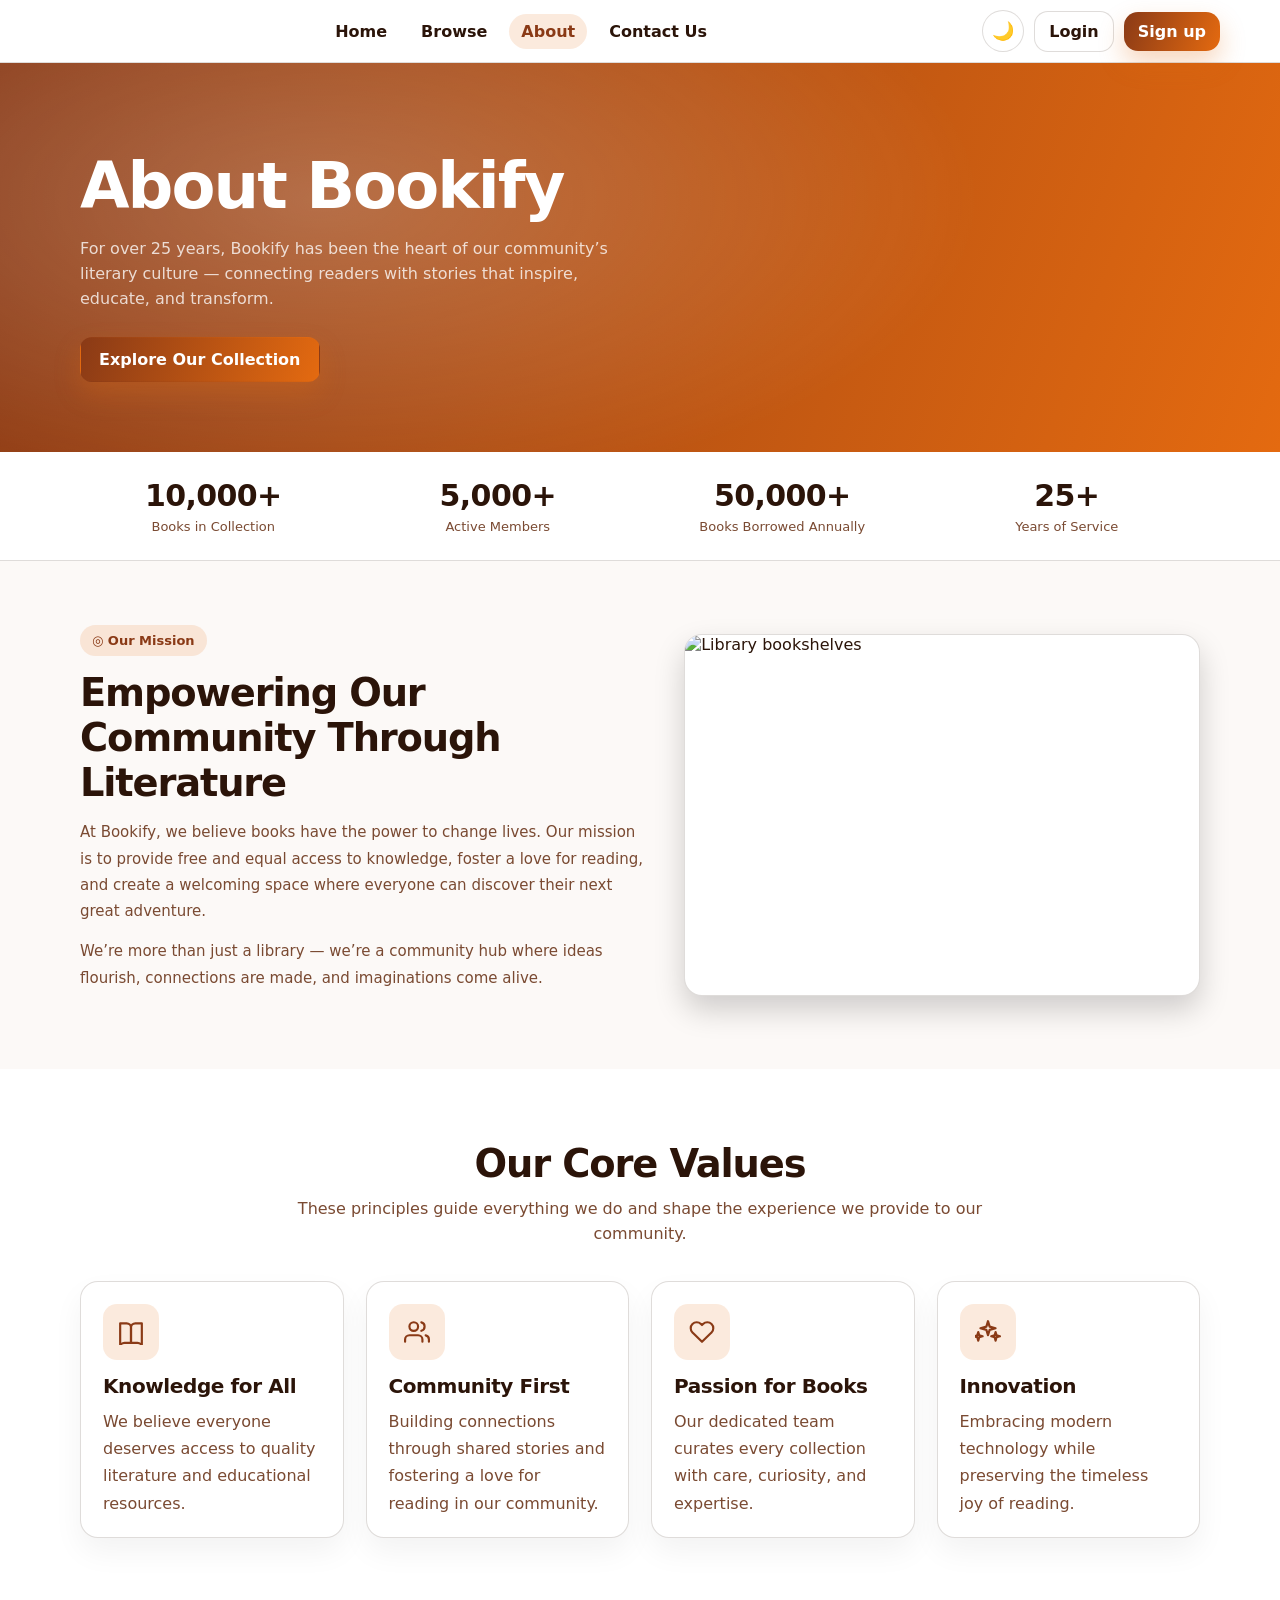
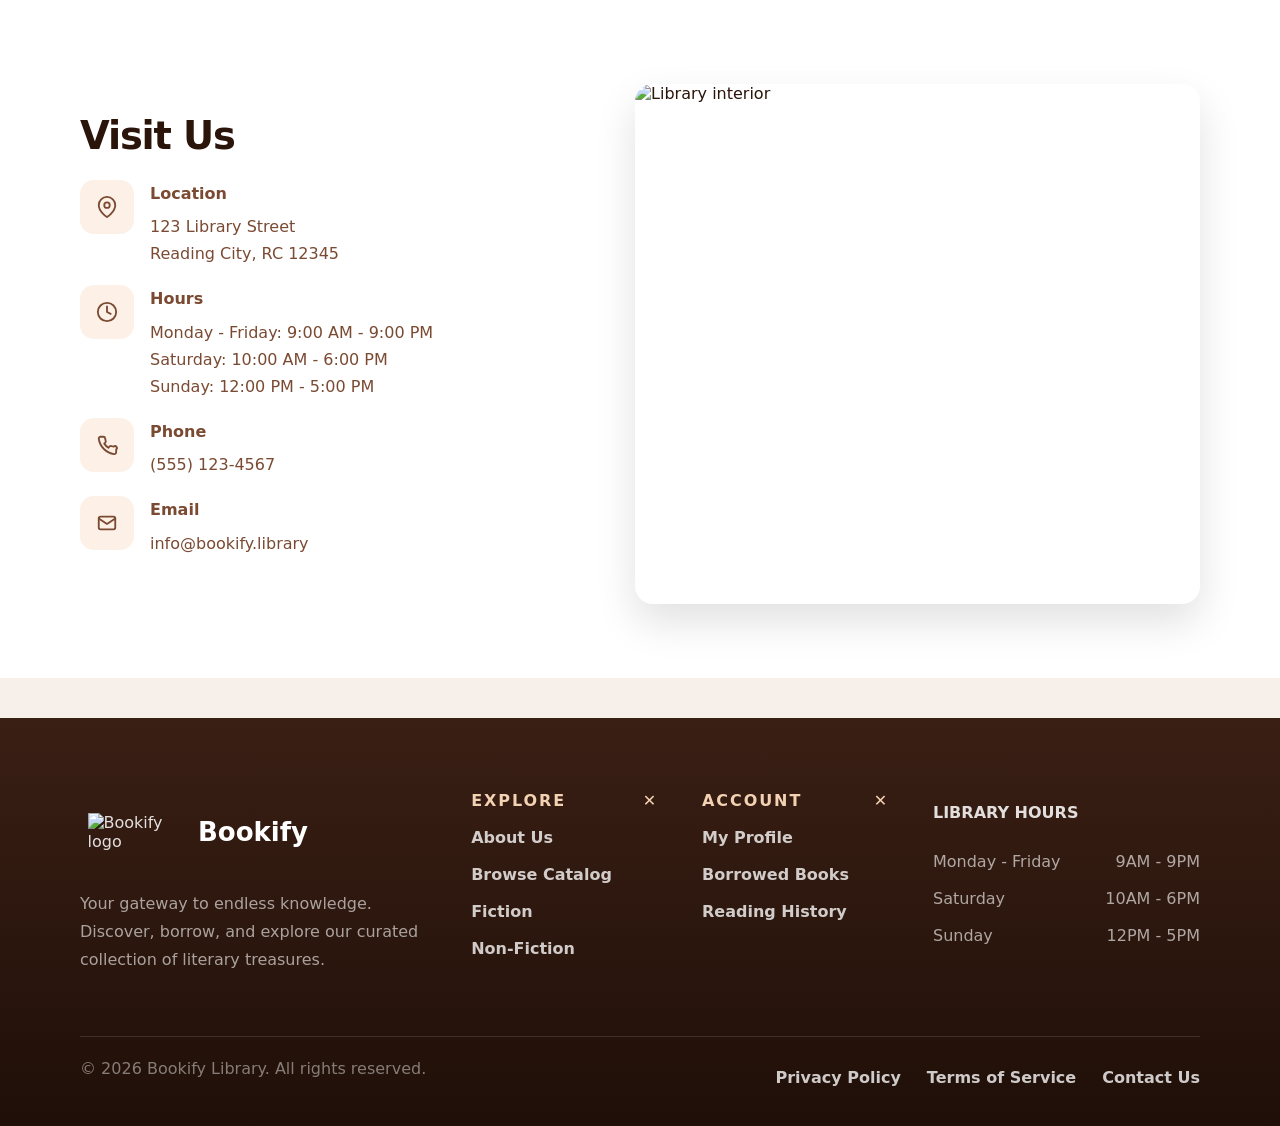
==== commit ea89372e: "Mobile layout fix - hide description and stack buttons" ====
--- a/about.html
+++ b/about.html
@@ -9,19 +9,19 @@
   <link rel="preconnect" href="https://fonts.googleapis.com" />
   <link rel="preconnect" href="https://fonts.gstatic.com" crossorigin />
   <link href="https://fonts.googleapis.com/css2?family=Inter:wght@400;500;600;700;800&display=swap" rel="stylesheet" />
+
   <link rel="stylesheet" href="aboutstyle.css" />
-  <link rel="stylesheet" href="headerfooter.css">
+  <link rel="stylesheet" href="headerfooter.css" />
 </head>
 
 <body>
   <header class="bf-header">
     <div class="bf-header__inner container">
       <a class="bf-brand" href="./home.html">
-        <img class="bf-logo" src="images/NewLogo2.png" alt="Bookify logo" onerror="this.style.display='none'">
+        <img class="bf-logo" src="images/Newlogo2.png" alt="Bookify logo" onerror="this.style.display='none'" />
       </a>
 
-      <!-- ☰ Hamburger (phone only) -->
-      <button class="bf-burger" id="bfBurger" aria-label="Open menu">☰</button>
+      <button class="bf-burger" id="bfBurger" type="button" aria-label="Open menu">☰</button>
 
       <nav aria-label="Primary" class="bf-nav">
         <a class="bf-nav__link" href="home.html">Home</a>
@@ -29,20 +29,19 @@
         <a class="bf-nav__link" href="about.html" aria-current="page">About</a>
         <a class="bf-nav__link" href="contact.html">Contact Us</a>
 
-        <!-- 🌙 Dark mode inside hamburger (mobile only) -->
-        <button class="bf-themeToggle bf-themeToggle--inMenu" id="themeToggleMobile" aria-label="Toggle dark mode">
+        <button class="bf-themeToggle bf-themeToggle--inMenu" id="themeToggleMobile" type="button"
+          aria-label="Toggle dark mode">
           🌙
         </button>
       </nav>
 
       <div class="bf-auth">
-        <button id="themeToggle" class="bf-themeToggle" aria-label="Toggle dark mode">🌙</button>
+        <button id="themeToggle" class="bf-themeToggle" type="button" aria-label="Toggle dark mode">🌙</button>
         <a href="profile.html" class="bf-btn bf-btn--ghost">Login</a>
         <a href="profile.html" class="bf-btn bf-btn--primary">Sign up</a>
       </div>
     </div>
   </header>
-
 
   <main>
     <section id="hero">
@@ -241,62 +240,63 @@
     </section>
   </main>
 
-    <footer>
-        <div class="wrap" id="foot-grid">
-            <div>
-                <div id="foot-brand">
-                    <span id="foot-logo"><img src="images/Newlogo2.png" alt="Bookify logo" /></span>
-                    <span id="foot-name">Bookify</span>
-                </div>
-                <p id="tag">
-                    Your gateway to endless knowledge.<br />
-                    Discover, borrow, and explore our curated collection of literary treasures.
-                </p>
-            </div>
-
-            <details class="foot-acc" open>
-                <summary class="foot-acc__sum">EXPLORE</summary>
-                <div class="foot-acc__panel">
-                    <a href="about.html">About Us</a>
-                    <a href="catalog.html">Browse Catalog</a>
-                    <a href="catalog.html">Fiction</a>
-                    <a href="catalog.html">Non-Fiction</a>
-                </div>
-            </details>
-
-            <details class="foot-acc" open>
-                <summary class="foot-acc__sum">ACCOUNT</summary>
-                <div class="foot-acc__panel">
-                    <a href="profile.html">My Profile</a>
-                    <a href="profile.html">Borrowed Books</a>
-                    <a href="profile.html">Reading History</a>
-                </div>
-            </details>
-
-            <div>
-                <h4>LIBRARY HOURS</h4>
-                <div class="hrs"><span>Monday - Friday</span><span>9AM - 9PM</span></div>
-                <div class="hrs"><span>Saturday</span><span>10AM - 6PM</span></div>
-                <div class="hrs"><span>Sunday</span><span>12PM - 5PM</span></div>
-            </div>
-        </div>
-
-        <div class="wrap" id="bottom">
-            <span>© <span id="year"></span> Bookify Library. All rights reserved.</span>
-            <div id="links">
-                <a href="#">Privacy Policy</a>
-                <a href="#">Terms of Service</a>
-                <a href="contact.html">Contact Us</a>
-            </div>
-        </div>
-    </footer>
-  <!-- Footer year only -->
+  <footer>
+    <div class="wrap" id="foot-grid">
+      <div>
+        <div id="foot-brand">
+          <span id="foot-logo"><img src="images/Newlogo2.png" alt="Bookify logo" /></span>
+          <span id="foot-name">Bookify</span>
+        </div>
+        <p id="tag">
+          Your gateway to endless knowledge.<br />
+          Discover, borrow, and explore our curated collection of literary treasures.
+        </p>
+      </div>
+
+      <details class="foot-acc" open>
+        <summary class="foot-acc__sum">EXPLORE</summary>
+        <div class="foot-acc__panel">
+          <a href="about.html">About Us</a>
+          <a href="catalog.html">Browse Catalog</a>
+          <a href="catalog.html">Fiction</a>
+          <a href="catalog.html">Non-Fiction</a>
+        </div>
+      </details>
+
+      <details class="foot-acc" open>
+        <summary class="foot-acc__sum">ACCOUNT</summary>
+        <div class="foot-acc__panel">
+          <a href="profile.html">My Profile</a>
+          <a href="profile.html">Borrowed Books</a>
+          <a href="profile.html">Reading History</a>
+        </div>
+      </details>
+
+      <div>
+        <h4>LIBRARY HOURS</h4>
+        <div class="hrs"><span>Monday - Friday</span><span>9AM - 9PM</span></div>
+        <div class="hrs"><span>Saturday</span><span>10AM - 6PM</span></div>
+        <div class="hrs"><span>Sunday</span><span>12PM - 5PM</span></div>
+      </div>
+    </div>
+
+    <div class="wrap" id="bottom">
+      <span>© <span id="year"></span> Bookify Library. All rights reserved.</span>
+      <div id="links">
+        <a href="#">Privacy Policy</a>
+        <a href="#">Terms of Service</a>
+        <a href="contact.html">Contact Us</a>
+      </div>
+    </div>
+  </footer>
+
   <script>
-    document.getElementById("year").textContent = new Date().getFullYear();
+    const yearEl = document.getElementById("year");
+    if (yearEl) yearEl.textContent = new Date().getFullYear();
   </script>
 
   <script src="darkmode.js"></script>
   <script src="header.js"></script>
 </body>
 
-</html>
+</html>
--- a/aboutstyle.css
+++ b/aboutstyle.css
@@ -1,21 +1,22 @@
-/* Class #1 */
 .wrap {
   width: min(1120px, calc(100% - 48px));
   margin: 0 auto;
 }
 
-/* Hero */
 #hero {
-  background: radial-gradient(1100px 500px at 25% 35%, rgba(255,255,255,0.22), transparent 60%),
-              linear-gradient(110deg, var(--blue1), var(--blue2));
+  background:
+    radial-gradient(1100px 500px at 25% 35%, rgba(255, 255, 255, 0.22), transparent 60%),
+    linear-gradient(110deg, var(--blue1), var(--blue2));
   color: #fff;
   padding: 86px 0 70px;
 }
+
 #hero h1 {
   margin: 0 0 14px;
   font-size: clamp(38px, 5vw, 64px);
   letter-spacing: -0.03em;
 }
+
 #hero p {
   margin: 0 0 26px;
   color: rgba(255, 255, 255, 0.78);
@@ -23,7 +24,6 @@
   max-width: 560px;
 }
 
-/* Class #2 */
 .btn {
   display: inline-flex;
   align-items: center;
@@ -36,7 +36,11 @@
   color: #fff;
   box-shadow: 0 12px 26px rgba(228, 106, 16, 0.28);
 }
-.btn:hover { filter: brightness(0.97); }
+
+.btn:hover {
+  filter: brightness(0.97);
+}
+
 .btn[data-ghost] {
   background: var(--card);
   color: var(--text);
@@ -44,8 +48,11 @@
   box-shadow: none;
 }
 
-/* Stats */
-#stats { background: var(--card); border-bottom: 1px solid var(--border); }
+#stats {
+  background: var(--card);
+  border-bottom: 1px solid var(--border);
+}
+
 #stats-grid {
   display: grid;
   grid-template-columns: repeat(4, 1fr);
@@ -53,17 +60,32 @@
   padding: 26px 0;
   text-align: center;
 }
-.num { font-size: 30px; font-weight: 900; letter-spacing: -0.02em; }
-.lbl { margin-top: 6px; color: var(--muted); font-weight: 500; font-size: 13px; }
-
-/* Mission */
-#mission { padding: 64px 0; background: rgba(255, 255, 255, 0.65); }
+
+.num {
+  font-size: 30px;
+  font-weight: 900;
+  letter-spacing: -0.02em;
+}
+
+.lbl {
+  margin-top: 6px;
+  color: var(--muted);
+  font-weight: 500;
+  font-size: 13px;
+}
+
+#mission {
+  padding: 64px 0;
+  background: rgba(255, 255, 255, 0.65);
+}
+
 #mission-grid {
   display: grid;
   grid-template-columns: 1.05fr 0.95fr;
   gap: 34px;
   align-items: center;
 }
+
 [data-pill] {
   display: inline-flex;
   align-items: center;
@@ -75,26 +97,20 @@
   font-weight: 800;
   font-size: 13px;
 }
+
 #mission h2 {
   margin: 14px 0 14px;
   font-size: clamp(26px, 3vw, 40px);
   letter-spacing: -0.03em;
 }
+
 #mission p {
   margin: 0 0 14px;
   color: var(--muted);
   line-height: 1.75;
   font-size: 15px;
 }
-#mission-actions {
-  margin-top: 18px;
-  display: flex;
-  gap: 12px;
-  flex-wrap: wrap;
-  align-items: center;
-}
-#link { padding: 12px 6px; border-radius: 10px; font-weight: 800; }
-#link:hover { background: rgba(228,106,16,0.08); }
+
 #mission-img {
   border-radius: var(--radius);
   overflow: hidden;
@@ -102,16 +118,25 @@
   border: 1px solid var(--border);
   background: var(--card);
 }
-#mission-img img { width: 100%; height: 360px; object-fit: cover; }
-
-/* Core Values */
-#values { padding: 72px 0; background: var(--card); }
+
+#mission-img img {
+  width: 100%;
+  height: 360px;
+  object-fit: cover;
+}
+
+#values {
+  padding: 72px 0;
+  background: var(--card);
+}
+
 #values h2 {
   margin: 0;
   text-align: center;
   font-size: clamp(26px, 3vw, 44px);
   letter-spacing: -0.03em;
 }
+
 #sub {
   text-align: center;
   max-width: 760px;
@@ -119,11 +144,13 @@
   color: var(--muted);
   line-height: 1.6;
 }
+
 #values-grid {
   display: grid;
   grid-template-columns: repeat(4, 1fr);
   gap: 22px;
 }
+
 #values-grid article {
   background: var(--card);
   border: 1px solid var(--border);
@@ -131,8 +158,19 @@
   padding: 22px 22px 20px;
   box-shadow: 0 14px 30px rgba(0, 0, 0, 0.05);
 }
-#values-grid h3 { margin: 0 0 10px; font-size: 20px; letter-spacing: -0.02em; }
-#values-grid p { margin: 0; color: var(--muted); line-height: 1.7; }
+
+#values-grid h3 {
+  margin: 0 0 10px;
+  font-size: 20px;
+  letter-spacing: -0.02em;
+}
+
+#values-grid p {
+  margin: 0;
+  color: var(--muted);
+  line-height: 1.7;
+}
+
 [data-icon] {
   width: 56px;
   height: 56px;
@@ -140,100 +178,158 @@
   display: grid;
   place-items: center;
   margin-bottom: 14px;
-
-  /* Visible in LIGHT mode */
   background: rgba(228, 106, 16, 0.14);
   color: var(--blue1);
 }
 
-/* Visit */
-#visit { padding: 74px 0; background: var(--card); }
+#visit {
+  padding: 74px 0;
+  background: var(--card);
+}
+
 #visit-grid {
   display: grid;
   grid-template-columns: 0.95fr 1.05fr;
   gap: 44px;
   align-items: center;
 }
-#visit h2 { margin: 0 0 22px; font-size: clamp(28px, 3vw, 46px); letter-spacing: -0.03em; }
-.item { display: grid; grid-template-columns: 54px 1fr; gap: 16px; margin: 18px 0; }
+
+#visit h2 {
+  margin: 0 0 22px;
+  font-size: clamp(28px, 3vw, 46px);
+  letter-spacing: -0.03em;
+}
+
+.item {
+  display: grid;
+  grid-template-columns: 54px 1fr;
+  gap: 16px;
+  margin: 18px 0;
+}
+
 [data-box] {
   width: 54px;
   height: 54px;
   border-radius: 14px;
-  background: rgba(228,106,16,0.10);
+  background: rgba(228, 106, 16, 0.1);
   display: grid;
   place-items: center;
   color: var(--text);
 }
-.item b { display: block; margin-bottom: 6px; }
-.item div { color: var(--muted); line-height: 1.7; }
+
+.item b {
+  display: block;
+  margin-bottom: 6px;
+}
+
+.item div {
+  color: var(--muted);
+  line-height: 1.7;
+}
+
 #visit-img {
   border-radius: 18px;
   overflow: hidden;
   box-shadow: 0 18px 42px rgba(0, 0, 0, 0.12);
 }
-#visit-img img { width: 100%; height: 520px; object-fit: cover; }
-
-/* Responsive (About page only) */
-@media (max-width: 1100px) {
-  #stats-grid { grid-template-columns: repeat(2, 1fr); }
-  #values-grid { grid-template-columns: repeat(2, 1fr); }
-}
-
-@media (max-width: 920px) {
-  #mission-grid { grid-template-columns: 1fr; }
-  #mission-img img { height: 320px; }
-}
-
-@media (max-width: 780px) {
-  #values-grid { grid-template-columns: 1fr; }
-  #visit-grid { grid-template-columns: 1fr; }
-  #visit-img img { height: 360px; }
-}
-
-@media (max-width: 520px) {
-  #stats-grid { grid-template-columns: 1fr; }
-}
-
-/* ===== DARK MODE (About page) ===== */
+
+#visit-img img {
+  width: 100%;
+  height: 520px;
+  object-fit: cover;
+}
+
 html[data-theme="dark"] #mission,
-body.dark #mission{
-  background: rgba(255,255,255,0.06);
+body.dark #mission {
+  background: rgba(255, 255, 255, 0.06);
 }
 
 html[data-theme="dark"] #values-grid article,
-body.dark #values-grid article{
+body.dark #values-grid article {
   box-shadow: 0 14px 30px rgba(0, 0, 0, 0.35);
 }
 
 html[data-theme="dark"] #visit-img,
-body.dark #visit-img{
+body.dark #visit-img {
   box-shadow: 0 18px 42px rgba(0, 0, 0, 0.45);
 }
 
-/* ===== Icon colors in Dark Mode ===== */
 html[data-theme="dark"] [data-icon],
 body.dark [data-icon] {
   background: rgba(228, 106, 16, 0.22);
   color: rgba(255, 255, 255, 0.92);
 }
-/* =========================
-   RESPONSIVE – Mobile
-   ========================= */
+
+@media (max-width: 1024px) {
+  #stats-grid {
+    grid-template-columns: repeat(2, 1fr);
+  }
+
+  #values-grid {
+    grid-template-columns: repeat(2, 1fr);
+  }
+}
+
+@media (min-width: 481px) and (max-width: 768px) {
+  #mission-grid {
+    grid-template-columns: 1fr;
+  }
+
+  #mission-img img {
+    height: 320px;
+  }
+
+  #values-grid {
+    grid-template-columns: 1fr;
+  }
+
+  #visit-grid {
+    grid-template-columns: 1fr;
+  }
+
+  #visit-img img {
+    height: 360px;
+  }
+}
+
 @media (max-width: 480px) {
-
-}
-
-/* =========================
-   RESPONSIVE – Tablet
-   ========================= */
-@media (min-width: 481px) and (max-width: 768px) {
-
-}
-
-/* =========================
-   RESPONSIVE – Desktop
-   ========================= */
-@media (min-width: 769px) and (max-width: 1024px) {
-
-}
+  .wrap {
+    width: 100%;
+    padding: 0 14px;
+  }
+
+  #hero {
+    padding: 56px 0 46px;
+    text-align: center;
+  }
+
+  #hero p {
+    max-width: 100%;
+    margin-left: auto;
+    margin-right: auto;
+  }
+
+  .btn {
+    width: 100%;
+  }
+
+  #stats-grid {
+    grid-template-columns: 1fr;
+  }
+
+  #mission {
+    padding: 46px 0;
+  }
+
+  #values {
+    padding: 52px 0;
+  }
+
+  #visit {
+    padding: 54px 0;
+  }
+
+  #visit-img img {
+    height: 300px;
+  }
+}
--- a/headerfooter.css
+++ b/headerfooter.css
@@ -1,4 +1,6 @@
-/* ===== GLOBAL BASE (shared) ===== */
+/* =========================
+   GLOBAL BASE
+   ========================= */
 :root {
   --blue1: #8a3a16;
   --blue2: #e46a10;
@@ -9,23 +11,23 @@
   --text: #2b1409;
   --muted: #7a4a32;
 
-  --border: rgba(43, 20, 9, 0.15);
-  --shadow: 0 14px 30px rgba(0, 0, 0, 0.18);
+  --border: rgba(43, 20, 9, .15);
+  --shadow: 0 14px 30px rgba(0, 0, 0, .18);
 
   --radius: 18px;
 }
 
-/* ===== THEME OVERRIDES ===== */
+/* =========================
+   DARK THEME
+   ========================= */
 html[data-theme="dark"],
 body.dark {
   --bg: #0f0c0a;
   --card: #15110f;
-
-  --text: rgba(255, 255, 255, 0.90);
-  --muted: rgba(255, 255, 255, 0.62);
-
-  --border: rgba(255, 255, 255, 0.14);
-  --shadow: 0 14px 30px rgba(0, 0, 0, 0.45);
+  --text: rgba(255, 255, 255, .9);
+  --muted: rgba(255, 255, 255, .62);
+  --border: rgba(255, 255, 255, .14);
+  --shadow: 0 14px 30px rgba(0, 0, 0, .45);
 }
 
 html {
@@ -38,6 +40,13 @@
 
 * {
   box-sizing: border-box;
+}
+
+html,
+body {
+  max-width: 100%;
+  overflow-x: hidden;
+  /* ✅ מונע "בריחה הצידה" */
 }
 
 body {
@@ -58,12 +67,10 @@
   display: block;
 }
 
-/* shared width helpers used across pages */
-.wrap {
-  width: min(1120px, calc(100% - 40px));
-  margin: 0 auto;
-}
-
+/* =========================
+   WIDTH HELPERS
+   ========================= */
+.wrap,
 .container {
   width: min(1120px, calc(100% - 40px));
   margin: 0 auto;
@@ -73,21 +80,23 @@
    HEADER
    ========================= */
 .bf-header {
-  width: 100%;
   background: var(--card);
   border-bottom: 1px solid var(--border);
 }
 
 .bf-header__inner {
   max-width: 1200px;
+  width: 100%;
   margin: 0 auto;
-  padding: 14px 20px;
+  padding: 10px 20px;
 
   display: flex;
   align-items: center;
   gap: 16px;
 
-  position: relative; /* בשביל ה-dropdown במובייל */
+  position: relative;
+  min-width: 0;
+  /* ✅ מונע דחיפת רוחב */
 }
 
 /* BRAND */
@@ -96,18 +105,19 @@
   align-items: center;
   gap: 10px;
   font-weight: 800;
-  flex: 0 0 auto;
+  flex-shrink: 0;
 }
 
 .bf-logo {
-  width: 64px;
-  height: 64px;
-  flex-shrink: 0;
-}
-
-/* NAV (Desktop: center) */
+  width: 88px;
+  height: 88px;
+  object-fit: contain;
+}
+
+/* NAV */
 .bf-nav {
   flex: 1;
+  min-width: 0;
   display: flex;
   justify-content: center;
   align-items: center;
@@ -118,29 +128,28 @@
   padding: 8px 12px;
   border-radius: 999px;
   font-weight: 700;
-  color: var(--text);
 }
 
 .bf-nav__link:hover {
-  background: rgba(228, 106, 16, 0.10);
+  background: rgba(228, 106, 16, .10);
   color: var(--blue1);
 }
 
-.bf-nav__link.active,
 .bf-nav__link[aria-current="page"] {
-  background: rgba(228, 106, 16, 0.14);
+  background: rgba(228, 106, 16, .14);
   color: var(--blue1);
 }
 
-/* AUTH (always right) */
+/* AUTH */
 .bf-auth {
   margin-left: auto;
   display: flex;
   gap: 10px;
   align-items: center;
-}
-
-/* Buttons */
+  flex-shrink: 0;
+}
+
+/* BUTTONS */
 .bf-btn {
   border: 1px solid var(--border);
   background: var(--card);
@@ -148,21 +157,22 @@
   border-radius: 14px;
   font-weight: 800;
   cursor: pointer;
+  white-space: nowrap;
 }
 
 .bf-btn--primary {
   border: none;
   background: linear-gradient(110deg, var(--blue1), var(--blue2));
   color: #fff;
-  box-shadow: 0 12px 26px rgba(228, 106, 16, 0.28);
+  box-shadow: 0 12px 26px rgba(228, 106, 16, .28);
 }
 
 .bf-btn--ghost:hover {
-  border-color: rgba(228, 106, 16, 0.35);
-  background: rgba(228, 106, 16, 0.08);
-}
-
-/* Theme toggle */
+  border-color: rgba(228, 106, 16, .35);
+  background: rgba(228, 106, 16, .08);
+}
+
+/* THEME BUTTON */
 .bf-themeToggle {
   width: 42px;
   height: 42px;
@@ -173,15 +183,15 @@
   cursor: pointer;
   display: grid;
   place-items: center;
-  transition: background 0.2s ease, transform 0.2s ease;
+  transition: .2s;
 }
 
 .bf-themeToggle:hover {
-  background: rgba(228, 106, 16, 0.08);
+  background: rgba(228, 106, 16, .08);
   transform: scale(1.05);
 }
 
-/* Hamburger (default hidden) */
+/* BURGER */
 .bf-burger {
   display: none;
   border: 1px solid var(--border);
@@ -190,28 +200,48 @@
   padding: 10px 12px;
   font-size: 18px;
   cursor: pointer;
-  margin-left: 8px; /* צמוד ללוגו */
-}
-
-/* dark button inside menu default hidden */
+}
+
 .bf-themeToggle--inMenu {
   display: none;
 }
 
-/* ===== TABLET + PHONE (<=1024): hamburger + dropdown nav ===== */
-@media (max-width: 1024px) {
+/* =========================
+   HEADER RWD
+   ========================= */
+
+/* <=1024: tighter spacing (nav still visible) */
+@media (max-width:1024px) {
+  .bf-header__inner {
+    padding: 10px 14px;
+  }
+
+  .bf-logo {
+    width: 76px;
+    height: 76px;
+  }
+
+  .bf-nav {
+    gap: 8px;
+  }
+
+  .bf-nav__link {
+    padding: 8px 10px;
+  }
+}
+
+/* 481-768: burger menu */
+@media (min-width:481px) and (max-width:768px) {
   .bf-burger {
     display: inline-flex;
     align-items: center;
     justify-content: center;
   }
 
-  /* ברירת מחדל: תפריט סגור */
   .bf-nav {
     display: none;
   }
 
-  /* תפריט פתוח */
   .bf-nav.is-open {
     display: flex;
     position: absolute;
@@ -226,25 +256,65 @@
 
     flex-direction: column;
     gap: 10px;
-
-    box-shadow: 0 10px 30px rgba(0, 0, 0, 0.15);
     z-index: 999;
-  }
-}
-
-/* ===== PHONE (<=480): tighten header + move dark toggle into menu ===== */
-@media (max-width: 480px) {
+
+    box-shadow: 0 10px 30px rgba(0, 0, 0, .15);
+  }
+}
+
+/* <=480: burger + logo/buttons sizing */
+@media (max-width:480px) {
   .bf-header__inner {
-    padding-left: 12px;
-    padding-right: 12px;
+    padding: 8px 12px;
+    gap: 10px;
   }
 
   .bf-logo {
-    width: 46px;
-    height: 46px;
-  }
-
-  /* hide top dark button, show inside menu */
+    width: 64px;
+    height: 64px;
+  }
+
+  .bf-burger {
+    display: inline-flex;
+    align-items: center;
+    justify-content: center;
+    padding: 8px 10px;
+    font-size: 16px;
+  }
+
+  .bf-auth {
+    gap: 6px;
+  }
+
+  .bf-btn {
+    padding: 8px 10px;
+    font-size: 12px;
+    border-radius: 12px;
+  }
+
+  .bf-nav {
+    display: none;
+  }
+
+  .bf-nav.is-open {
+    display: flex;
+    position: absolute;
+    top: calc(100% + 10px);
+    left: 12px;
+    right: 12px;
+
+    background: var(--card);
+    border: 1px solid var(--border);
+    border-radius: 16px;
+    padding: 12px;
+
+    flex-direction: column;
+    gap: 10px;
+    z-index: 999;
+
+    box-shadow: 0 10px 30px rgba(0, 0, 0, .15);
+  }
+
   .bf-auth .bf-themeToggle {
     display: none;
   }
@@ -258,22 +328,19 @@
 /* =========================
    FOOTER
    ========================= */
-.site-footer,
 footer {
   background: linear-gradient(180deg, #3a1f14, #1f0f08);
-  color: rgba(255, 255, 255, 0.86);
+  color: rgba(255, 255, 255, .86);
   margin-top: 40px;
 }
 
-/* Main footer grid */
 #foot-grid {
   padding: 64px 0 46px;
   display: grid;
-  grid-template-columns: 1.3fr 0.7fr 0.7fr 1fr;
+  grid-template-columns: 1.3fr .7fr .7fr 1fr;
   gap: 44px;
 }
 
-/* Brand row */
 #foot-brand {
   display: flex;
   align-items: center;
@@ -281,21 +348,15 @@
   margin-bottom: 8px;
 }
 
-/* Logo */
 #foot-logo {
   width: 100px;
   height: 100px;
-  border-radius: 14px;
   display: grid;
   place-items: center;
-  overflow: hidden;
-  padding: 6px;
-  flex-shrink: 0;
 }
 
 #foot-logo img {
   width: 85%;
-  height: auto;
   object-fit: contain;
 }
 
@@ -303,54 +364,39 @@
   font-size: 26px;
   font-weight: 900;
   color: #fff;
-  line-height: 1;
 }
 
 #tag {
-  margin: 0;
   margin-top: 4px;
-  color: rgba(255, 255, 255, 0.60);
+  color: rgba(255, 255, 255, .60);
   line-height: 1.75;
-  max-width: 360px;
-}
-
-footer h4 {
-  margin: 6px 0 16px;
-  font-size: 14px;
-  letter-spacing: 0.12em;
-  font-weight: 900;
-  color: #f3d2b3;
 }
 
 footer a {
   display: block;
   padding: 9px 0;
-  color: rgba(255, 255, 255, 0.78);
+  color: rgba(255, 255, 255, .78);
   font-weight: 650;
 }
 
 footer a:hover {
-  color: rgba(255, 255, 255, 0.9);
+  color: rgba(255, 255, 255, .90);
 }
 
 .hrs {
   display: flex;
   justify-content: space-between;
-  gap: 18px;
   padding: 9px 0;
-  color: rgba(255, 255, 255, 0.62);
-  font-weight: 650;
+  color: rgba(255, 255, 255, .62);
 }
 
 #bottom {
-  border-top: 1px solid rgba(255, 255, 255, 0.12);
+  border-top: 1px solid rgba(255, 255, 255, .12);
   padding: 22px 0 30px;
   display: flex;
   justify-content: space-between;
-  gap: 18px;
   flex-wrap: wrap;
-  color: rgba(255, 255, 255, 0.45);
-  font-weight: 650;
+  color: rgba(255, 255, 255, .45);
 }
 
 #links {
@@ -359,93 +405,128 @@
   flex-wrap: wrap;
 }
 
-#links a {
-  color: rgba(255, 255, 255, 0.65);
-  font-weight: 800;
-  padding: 0;
-}
-
-/* footer responsive */
-@media (max-width: 1100px) {
-  #foot-grid {
-    grid-template-columns: 1.2fr 1fr 1fr;
-  }
-
-  #foot-grid > div:last-child {
-    grid-column: 1 / -1;
-    max-width: 520px;
-  }
-}
-
-@media (max-width: 780px) {
-  #foot-grid {
-    grid-template-columns: 1fr;
-  }
-
-  #tag {
-    max-width: none;
-  }
-}
-/* ===== Footer accordions (EXPLORE + ACCOUNT) ===== */
-.foot-acc { border: 0; }
+/* FOOTER ACCORDIONS */
+.foot-acc {
+  border: 0;
+}
 
 .foot-acc__sum {
   list-style: none;
   cursor: pointer;
   user-select: none;
-
-  display: flex;
-  align-items: center;
+  display: flex;
   justify-content: space-between;
-
   padding: 9px 0;
   font-weight: 900;
-  letter-spacing: 0.12em;
-  font-size: 14px;
-  color: #f3d2b3; /* same as footer h4 */
-}
-
-.foot-acc__sum::-webkit-details-marker { display: none; }
+  letter-spacing: .12em;
+  color: #f3d2b3;
+}
+
+.foot-acc__sum::-webkit-details-marker {
+  display: none;
+}
 
 .foot-acc__sum::after {
-  content: "☰";         /* hamburger */
-  font-size: 16px;
-  opacity: .9;
+  content: "☰";
 }
 
 .foot-acc[open] .foot-acc__sum::after {
-  content: "✕";         /* close */
-}
-
-.foot-acc__panel a {
-  display: block;
-  padding: 9px 0;
-  color: rgba(255, 255, 255, 0.78);
-  font-weight: 650;
-}
-
-.foot-acc__panel a:hover { color: rgba(255, 255, 255, 0.9); }
-
-/* Desktop: show them as normal columns (open, no icon) */
-@media (min-width: 1025px) {
-  .foot-acc__sum { cursor: default; }
-  .foot-acc__sum::after { content: ""; }
-  .foot-acc { padding-top: 0; margin-top: 0; }
-  .foot-acc__panel { padding-top: 0; }
-}
-
-/* Tablet + phone: accordion styling */
-@media (max-width: 1024px) {
+  content: "✕";
+}
+
+/* Desktop >=1025: always open */
+@media (min-width:1025px) {
+  .foot-acc__sum {
+    pointer-events: none;
+    cursor: default;
+  }
+
+  .foot-acc__sum::after {
+    content: "";
+  }
+}
+
+/* =========================
+   FOOTER RWD
+   ========================= */
+
+/* <=1024: 2 columns + סדר קבוע (ACCOUNT ליד EXPLORE) */
+@media (max-width:1024px) {
+  #foot-grid {
+    grid-template-columns: 1fr 1fr;
+    gap: 26px;
+    align-items: start;
+  }
+
+  #foot-name {
+    font-size: 22px;
+  }
+
+  /* BRAND full width */
+  #foot-grid> :nth-child(1) {
+    grid-column: 1 / -1;
+  }
+
+  /* ACCOUNT + EXPLORE side-by-side */
+  #foot-grid> :nth-child(2) {
+    grid-column: 1;
+  }
+
+  #foot-grid> :nth-child(3) {
+    grid-column: 2;
+  }
+
+  /* HOURS full width */
+  #foot-grid> :nth-child(4) {
+    grid-column: 1 / -1;
+  }
+
   .foot-acc {
-    border-top: 1px solid rgba(255,255,255,0.12);
+    border-top: 1px solid rgba(255, 255, 255, .12);
     padding-top: 8px;
     margin-top: 8px;
   }
 }
-/* ===== Desktop: no hamburger, always open, not clickable ===== */
-@media (min-width: 1025px) {
-  .foot-acc__sum::after { content: ""; }   /* hide ☰ */
-  .foot-acc__sum { pointer-events: none; } /* disable click on desktop */
-  .foot-acc[open] .foot-acc__sum::after { content: ""; } /* hide ✕ too */
-}
-
+
+/* 481-768: עמודה אחת */
+@media (min-width:481px) and (max-width:768px) {
+  #foot-grid {
+    grid-template-columns: 1fr;
+    gap: 18px;
+    padding: 44px 0 34px;
+  }
+
+  #foot-grid> :nth-child(1),
+  #foot-grid> :nth-child(2),
+  #foot-grid> :nth-child(3),
+  #foot-grid> :nth-child(4) {
+    grid-column: 1 / -1;
+  }
+}
+
+/* <=480: עמודה אחת (EXPLORE ואז ACCOUNT מתחת) + bottom stack */
+@media (max-width:480px) {
+  #foot-grid {
+    grid-template-columns: 1fr;
+    gap: 16px;
+    padding: 40px 0 30px;
+  }
+
+  /* ✅ חובה כדי שלא "יישארו" חוקים מ-<=1024 */
+  #foot-grid> :nth-child(1),
+  #foot-grid> :nth-child(2),
+  #foot-grid> :nth-child(3),
+  #foot-grid> :nth-child(4) {
+    grid-column: 1 / -1;
+  }
+
+  #bottom {
+    flex-direction: column;
+    gap: 10px;
+    align-items: flex-start;
+  }
+
+  #links {
+    gap: 14px;
+  }
+}
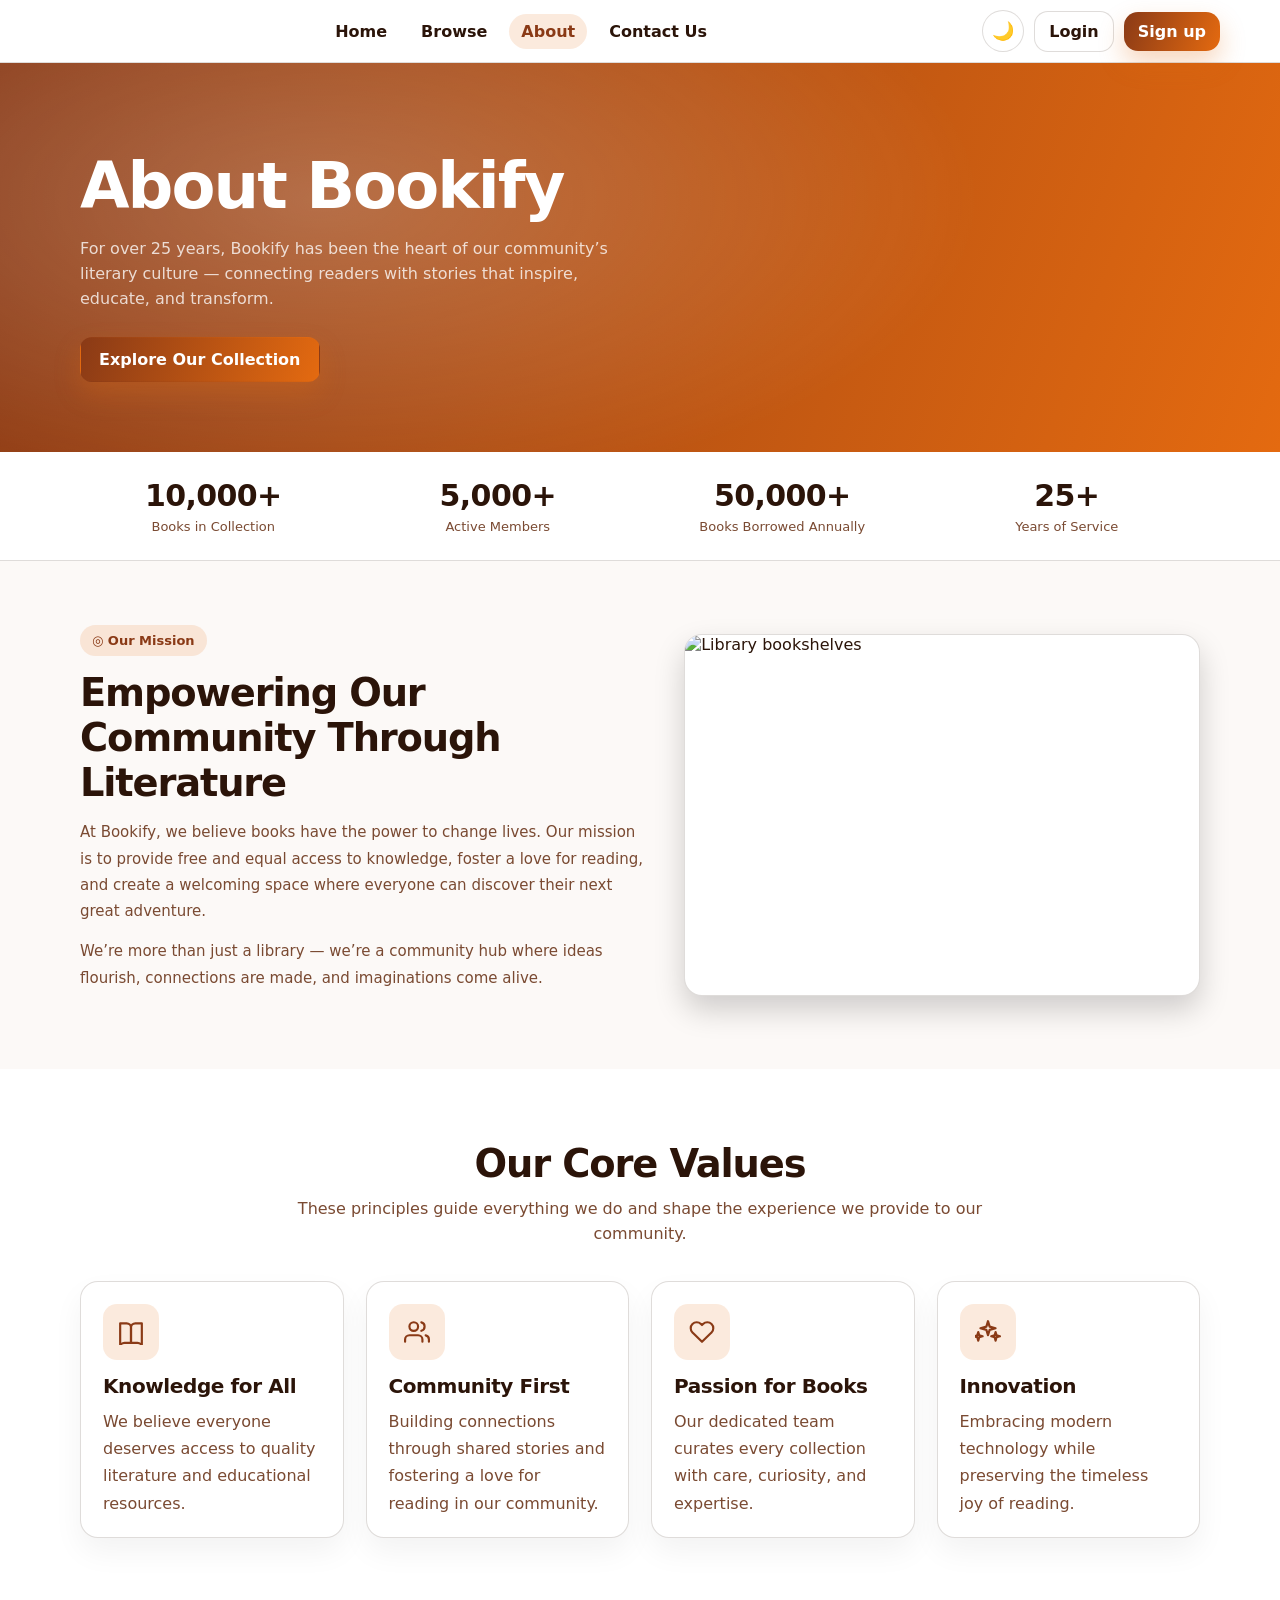
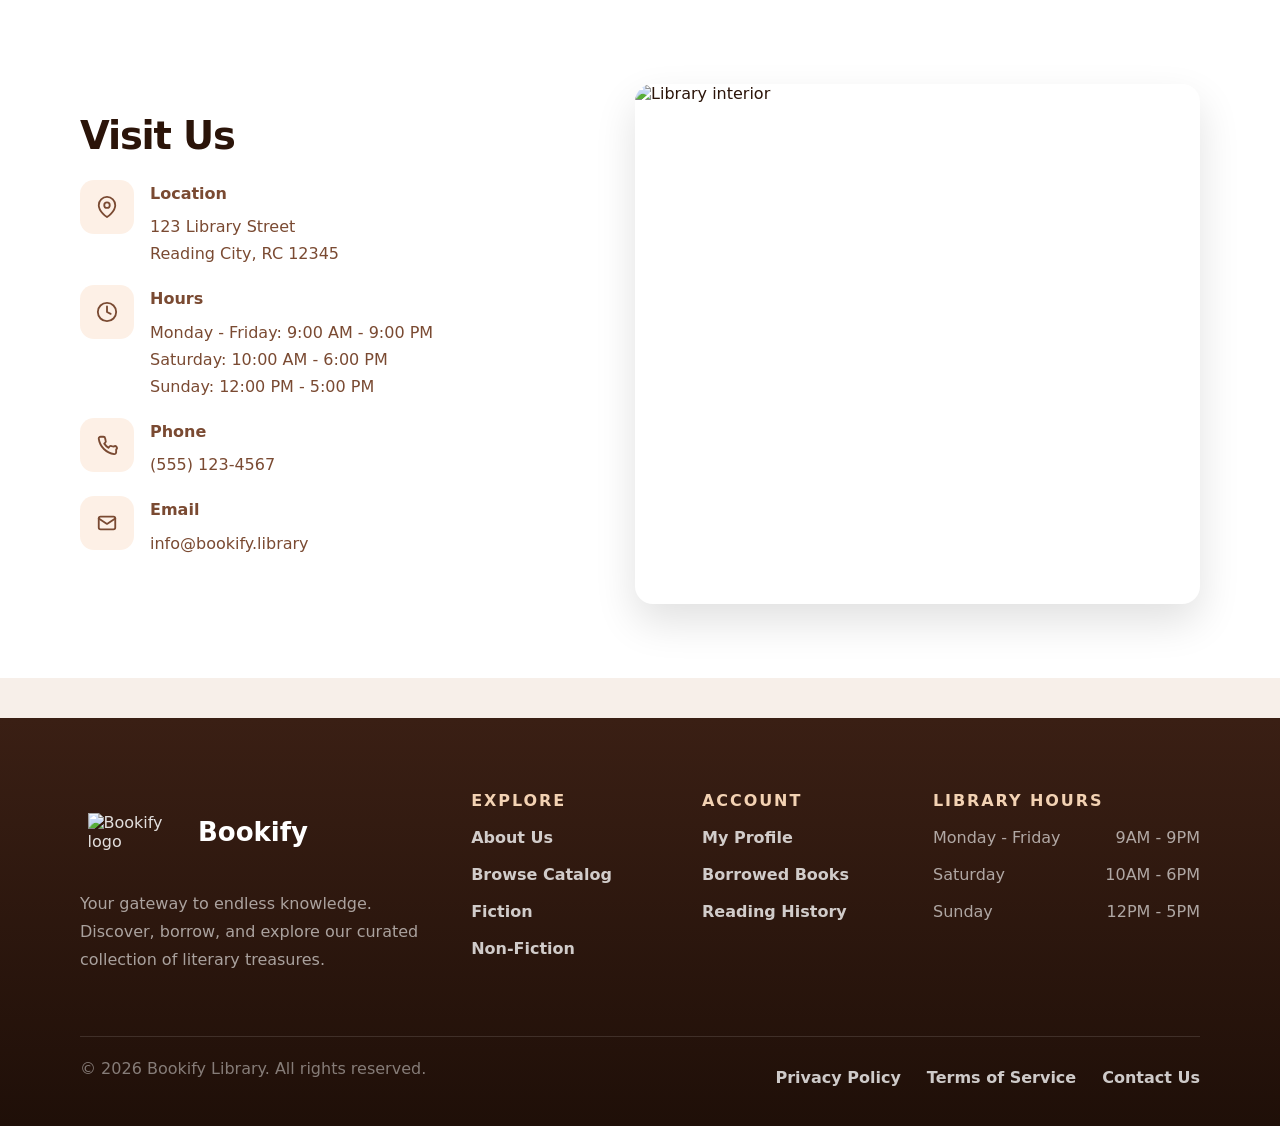
==== commit 6f425b9b: "Final touches & polishes before go-live" ====
--- a/about.html
+++ b/about.html
@@ -17,14 +17,14 @@
 <body>
   <header class="bf-header">
     <div class="bf-header__inner container">
-      <a class="bf-brand" href="./home.html">
+      <a class="bf-brand" href="./index.html">
         <img class="bf-logo" src="images/Newlogo2.png" alt="Bookify logo" onerror="this.style.display='none'" />
       </a>
 
       <button class="bf-burger" id="bfBurger" type="button" aria-label="Open menu">☰</button>
 
       <nav aria-label="Primary" class="bf-nav">
-        <a class="bf-nav__link" href="home.html">Home</a>
+        <a class="bf-nav__link" href="index.html">Home</a>
         <a class="bf-nav__link" href="catalog.html">Browse</a>
         <a class="bf-nav__link" href="about.html" aria-current="page">About</a>
         <a class="bf-nav__link" href="contact.html">Contact Us</a>
--- a/headerfooter.css
+++ b/headerfooter.css
@@ -1,6 +1,3 @@
-/* =========================
-   GLOBAL BASE
-   ========================= */
 :root {
   --blue1: #8a3a16;
   --blue2: #e46a10;
@@ -17,9 +14,6 @@
   --radius: 18px;
 }
 
-/* =========================
-   DARK THEME
-   ========================= */
 html[data-theme="dark"],
 body.dark {
   --bg: #0f0c0a;
@@ -46,7 +40,6 @@
 body {
   max-width: 100%;
   overflow-x: hidden;
-  /* ✅ מונע "בריחה הצידה" */
 }
 
 body {
@@ -67,18 +60,14 @@
   display: block;
 }
 
-/* =========================
-   WIDTH HELPERS
-   ========================= */
+
 .wrap,
 .container {
   width: min(1120px, calc(100% - 40px));
   margin: 0 auto;
 }
 
-/* =========================
-   HEADER
-   ========================= */
+
 .bf-header {
   background: var(--card);
   border-bottom: 1px solid var(--border);
@@ -96,10 +85,8 @@
 
   position: relative;
   min-width: 0;
-  /* ✅ מונע דחיפת רוחב */
-}
-
-/* BRAND */
+}
+
 .bf-brand {
   display: flex;
   align-items: center;
@@ -114,7 +101,7 @@
   object-fit: contain;
 }
 
-/* NAV */
+
 .bf-nav {
   flex: 1;
   min-width: 0;
@@ -140,7 +127,7 @@
   color: var(--blue1);
 }
 
-/* AUTH */
+
 .bf-auth {
   margin-left: auto;
   display: flex;
@@ -149,7 +136,7 @@
   flex-shrink: 0;
 }
 
-/* BUTTONS */
+
 .bf-btn {
   border: 1px solid var(--border);
   background: var(--card);
@@ -172,7 +159,6 @@
   background: rgba(228, 106, 16, .08);
 }
 
-/* THEME BUTTON */
 .bf-themeToggle {
   width: 42px;
   height: 42px;
@@ -191,7 +177,7 @@
   transform: scale(1.05);
 }
 
-/* BURGER */
+
 .bf-burger {
   display: none;
   border: 1px solid var(--border);
@@ -206,11 +192,7 @@
   display: none;
 }
 
-/* =========================
-   HEADER RWD
-   ========================= */
-
-/* <=1024: tighter spacing (nav still visible) */
+
 @media (max-width:1024px) {
   .bf-header__inner {
     padding: 10px 14px;
@@ -230,8 +212,7 @@
   }
 }
 
-/* 481-768: burger menu */
-@media (min-width:481px) and (max-width:768px) {
+@media (max-width:768px) {
   .bf-burger {
     display: inline-flex;
     align-items: center;
@@ -262,7 +243,6 @@
   }
 }
 
-/* <=480: burger + logo/buttons sizing */
 @media (max-width:480px) {
   .bf-header__inner {
     padding: 8px 12px;
@@ -325,9 +305,7 @@
   }
 }
 
-/* =========================
-   FOOTER
-   ========================= */
+
 footer {
   background: linear-gradient(180deg, #3a1f14, #1f0f08);
   color: rgba(255, 255, 255, .86);
@@ -383,6 +361,14 @@
   color: rgba(255, 255, 255, .90);
 }
 
+footer h4 {
+  margin: 0;
+  padding: 9px 0;
+  font-weight: 900;
+  letter-spacing: .12em;
+  color: #f3d2b3;
+}
+
 .hrs {
   display: flex;
   justify-content: space-between;
@@ -405,7 +391,6 @@
   flex-wrap: wrap;
 }
 
-/* FOOTER ACCORDIONS */
 .foot-acc {
   border: 0;
 }
@@ -416,6 +401,7 @@
   user-select: none;
   display: flex;
   justify-content: space-between;
+  align-items: center;
   padding: 9px 0;
   font-weight: 900;
   letter-spacing: .12em;
@@ -428,29 +414,30 @@
 
 .foot-acc__sum::after {
   content: "☰";
+  margin-left: 12px;
 }
 
 .foot-acc[open] .foot-acc__sum::after {
   content: "✕";
 }
 
-/* Desktop >=1025: always open */
-@media (min-width:1025px) {
+
+@media (min-width:1024px) {
+  .foot-acc {
+    display: block;
+  }
+
   .foot-acc__sum {
     pointer-events: none;
     cursor: default;
+    justify-content: flex-start;
   }
 
   .foot-acc__sum::after {
-    content: "";
-  }
-}
-
-/* =========================
-   FOOTER RWD
-   ========================= */
-
-/* <=1024: 2 columns + סדר קבוע (ACCOUNT ליד EXPLORE) */
+    display: none;
+  }
+}
+
 @media (max-width:1024px) {
   #foot-grid {
     grid-template-columns: 1fr 1fr;
@@ -462,12 +449,11 @@
     font-size: 22px;
   }
 
-  /* BRAND full width */
+
   #foot-grid> :nth-child(1) {
     grid-column: 1 / -1;
   }
 
-  /* ACCOUNT + EXPLORE side-by-side */
   #foot-grid> :nth-child(2) {
     grid-column: 1;
   }
@@ -476,7 +462,6 @@
     grid-column: 2;
   }
 
-  /* HOURS full width */
   #foot-grid> :nth-child(4) {
     grid-column: 1 / -1;
   }
@@ -488,7 +473,6 @@
   }
 }
 
-/* 481-768: עמודה אחת */
 @media (min-width:481px) and (max-width:768px) {
   #foot-grid {
     grid-template-columns: 1fr;
@@ -504,7 +488,6 @@
   }
 }
 
-/* <=480: עמודה אחת (EXPLORE ואז ACCOUNT מתחת) + bottom stack */
 @media (max-width:480px) {
   #foot-grid {
     grid-template-columns: 1fr;
@@ -512,7 +495,6 @@
     padding: 40px 0 30px;
   }
 
-  /* ✅ חובה כדי שלא "יישארו" חוקים מ-<=1024 */
   #foot-grid> :nth-child(1),
   #foot-grid> :nth-child(2),
   #foot-grid> :nth-child(3),
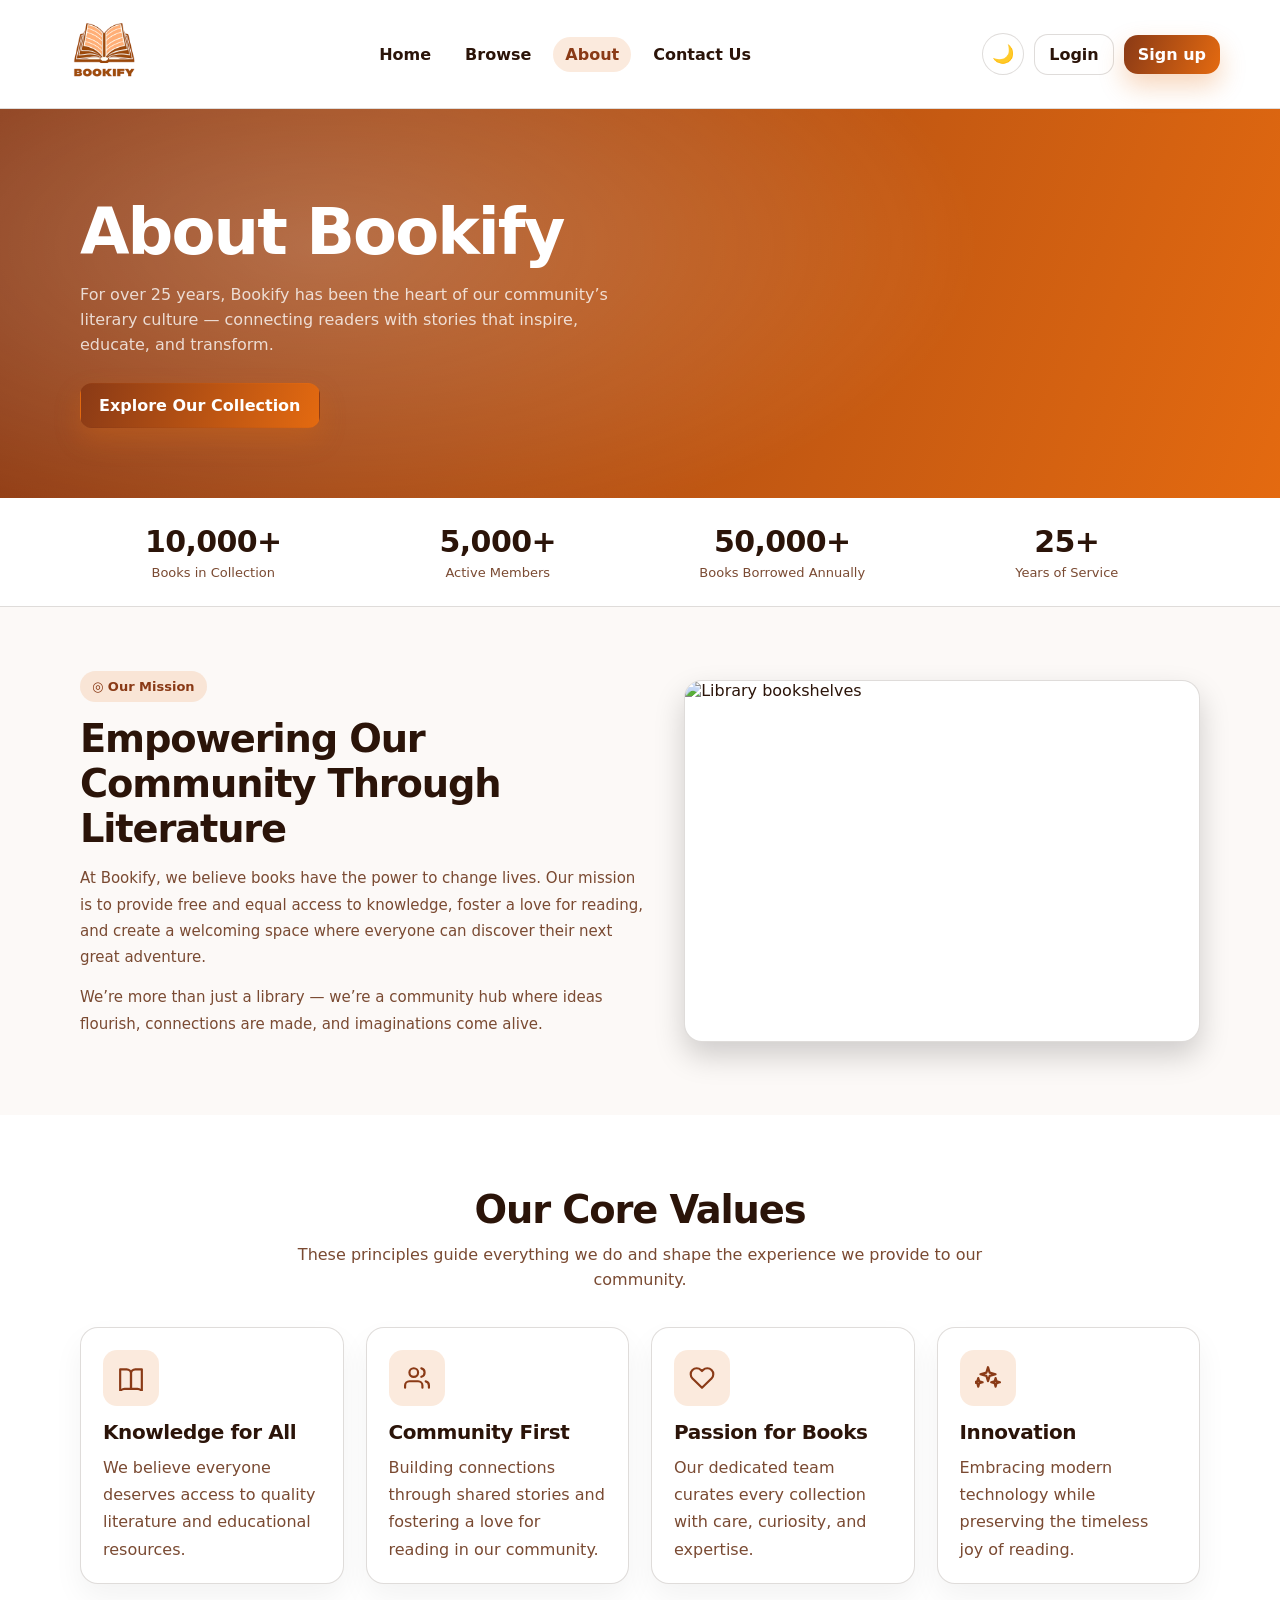
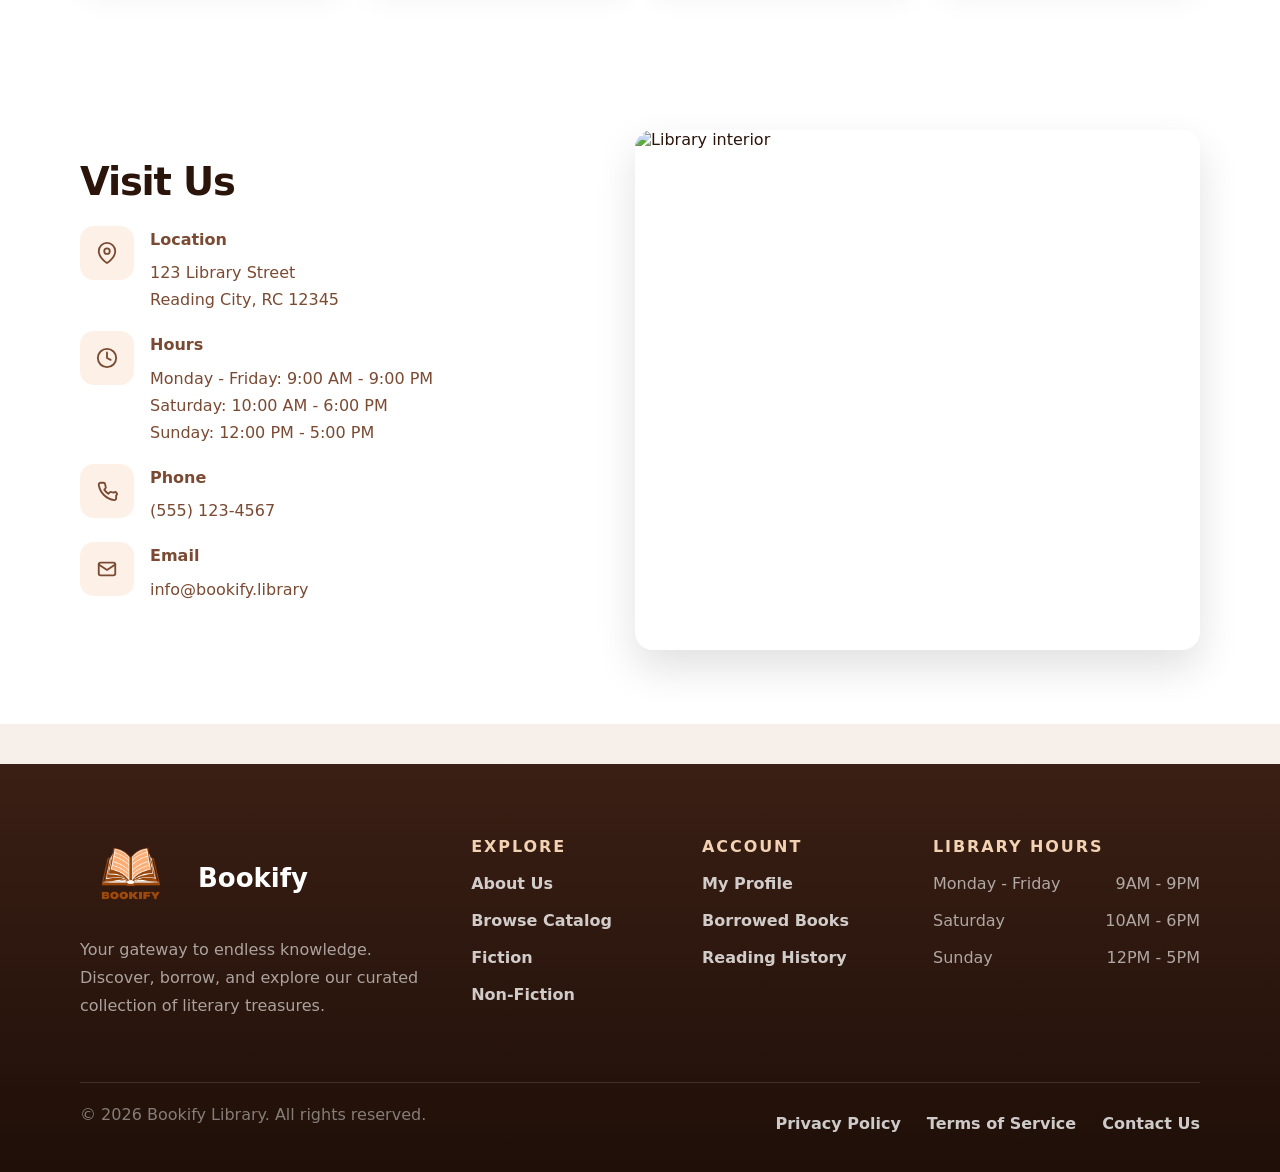
==== commit 826f2dde: "Fix logo filename capitalization" ====
--- a/about.html
+++ b/about.html
@@ -18,7 +18,7 @@
   <header class="bf-header">
     <div class="bf-header__inner container">
       <a class="bf-brand" href="./index.html">
-        <img class="bf-logo" src="images/Newlogo2.png" alt="Bookify logo" onerror="this.style.display='none'" />
+        <img class="bf-logo" src="images/NewLogo2.png" alt="Bookify logo" onerror="this.style.display='none'" />
       </a>
 
       <button class="bf-burger" id="bfBurger" type="button" aria-label="Open menu">☰</button>
@@ -244,7 +244,7 @@
     <div class="wrap" id="foot-grid">
       <div>
         <div id="foot-brand">
-          <span id="foot-logo"><img src="images/Newlogo2.png" alt="Bookify logo" /></span>
+          <span id="foot-logo"><img src="images/NewLogo2.png" alt="Bookify logo" /></span>
           <span id="foot-name">Bookify</span>
         </div>
         <p id="tag">
